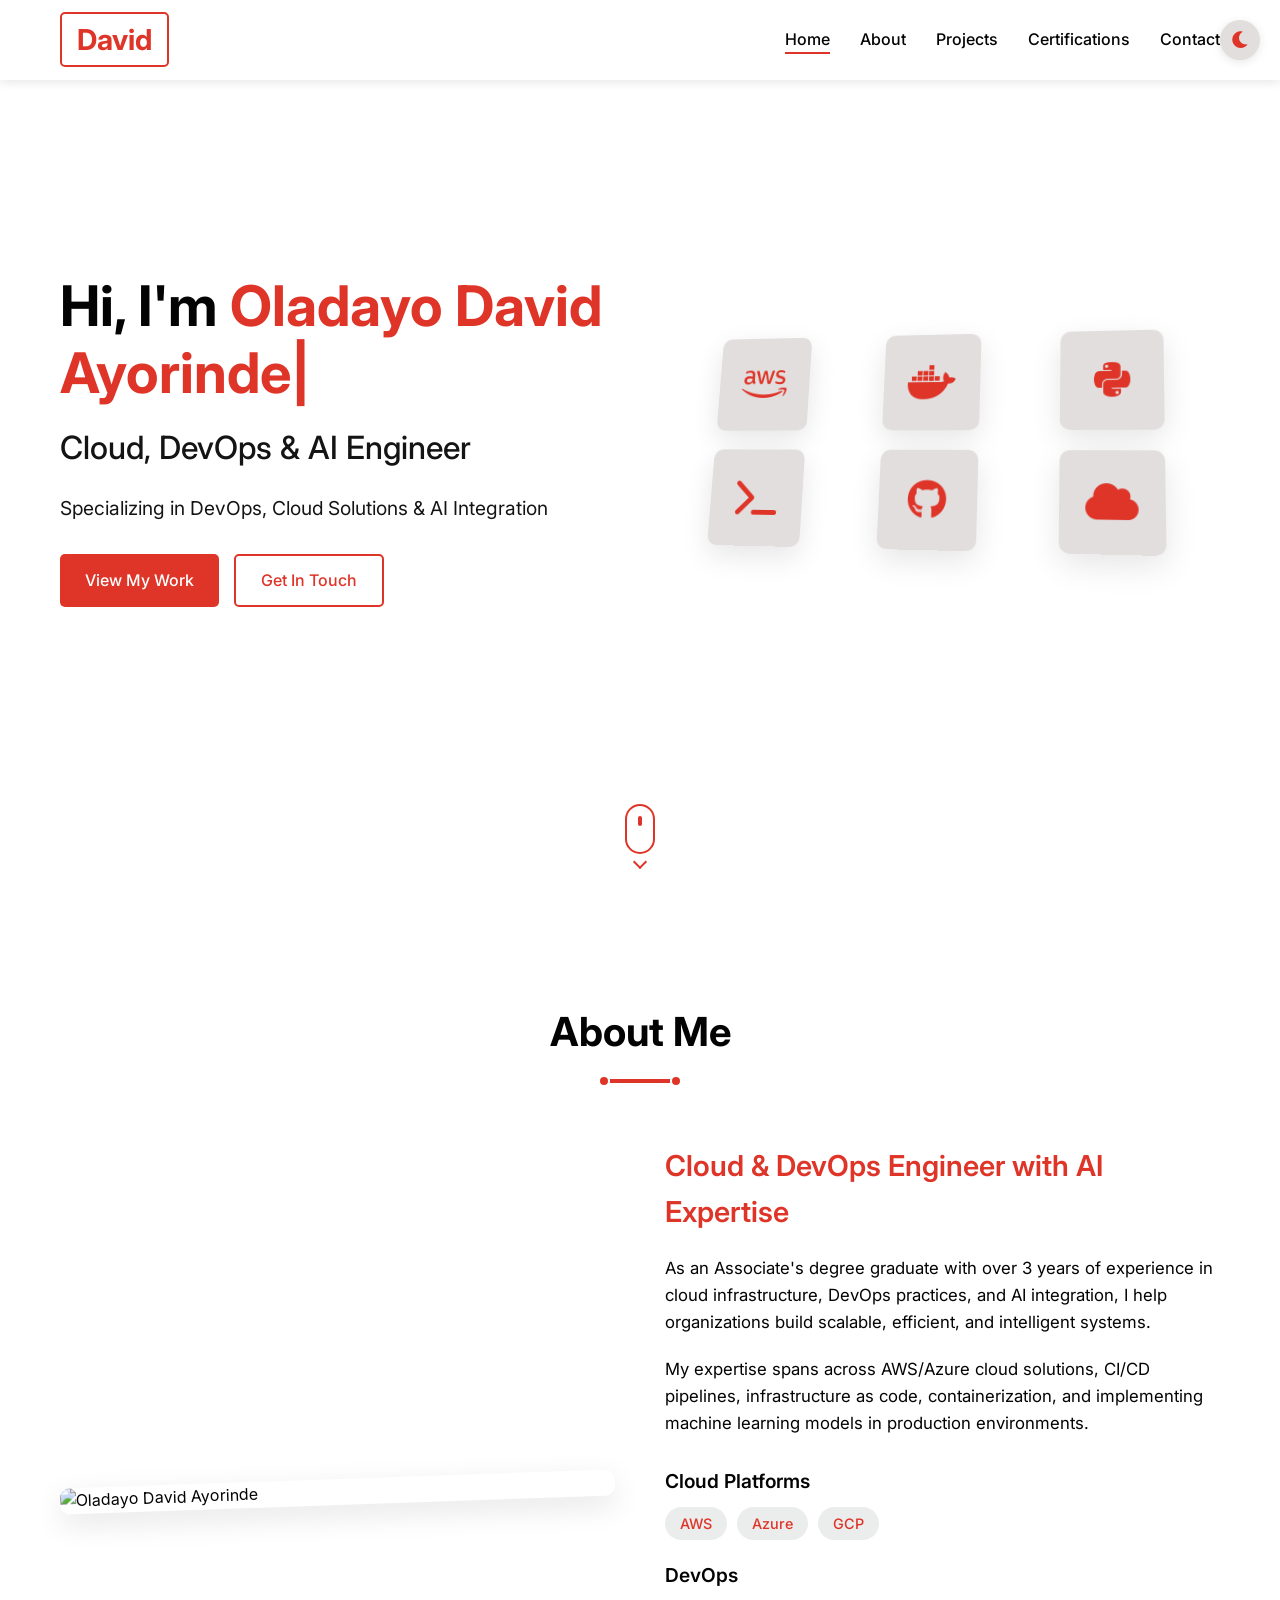
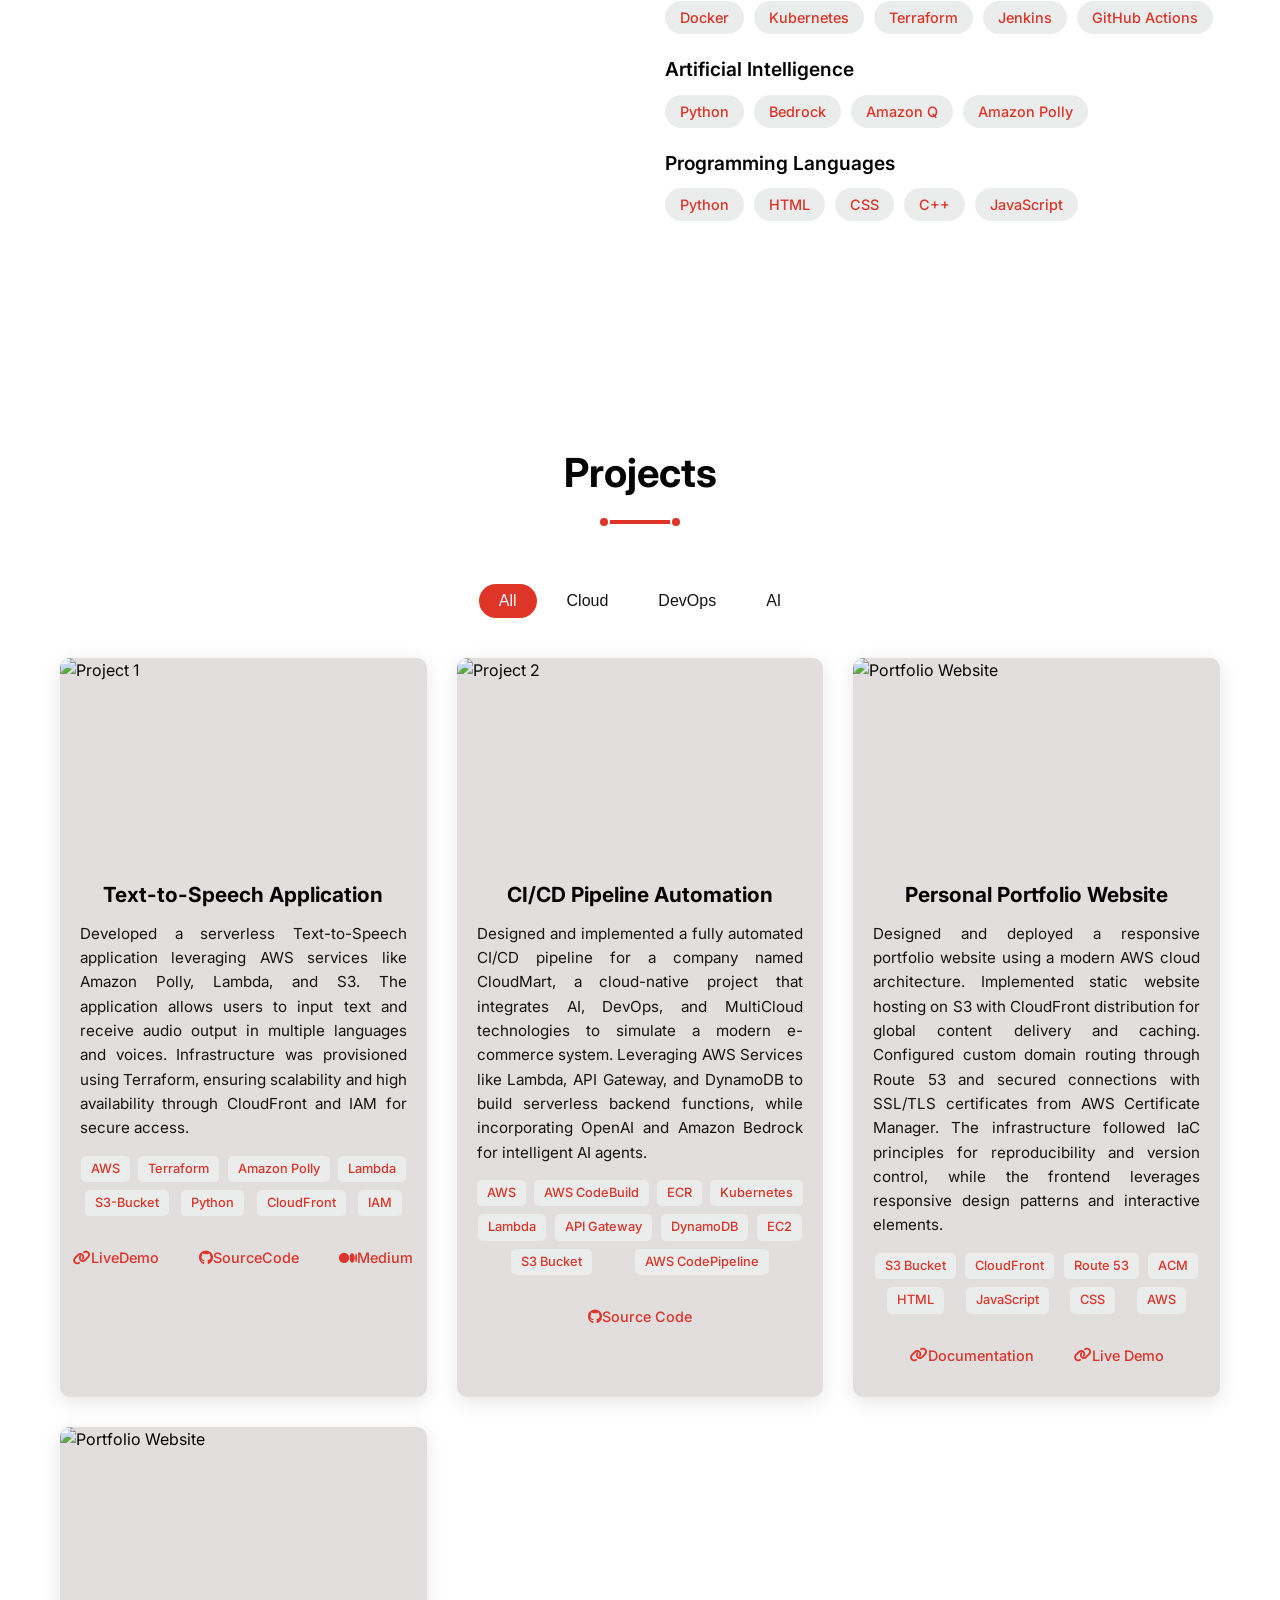
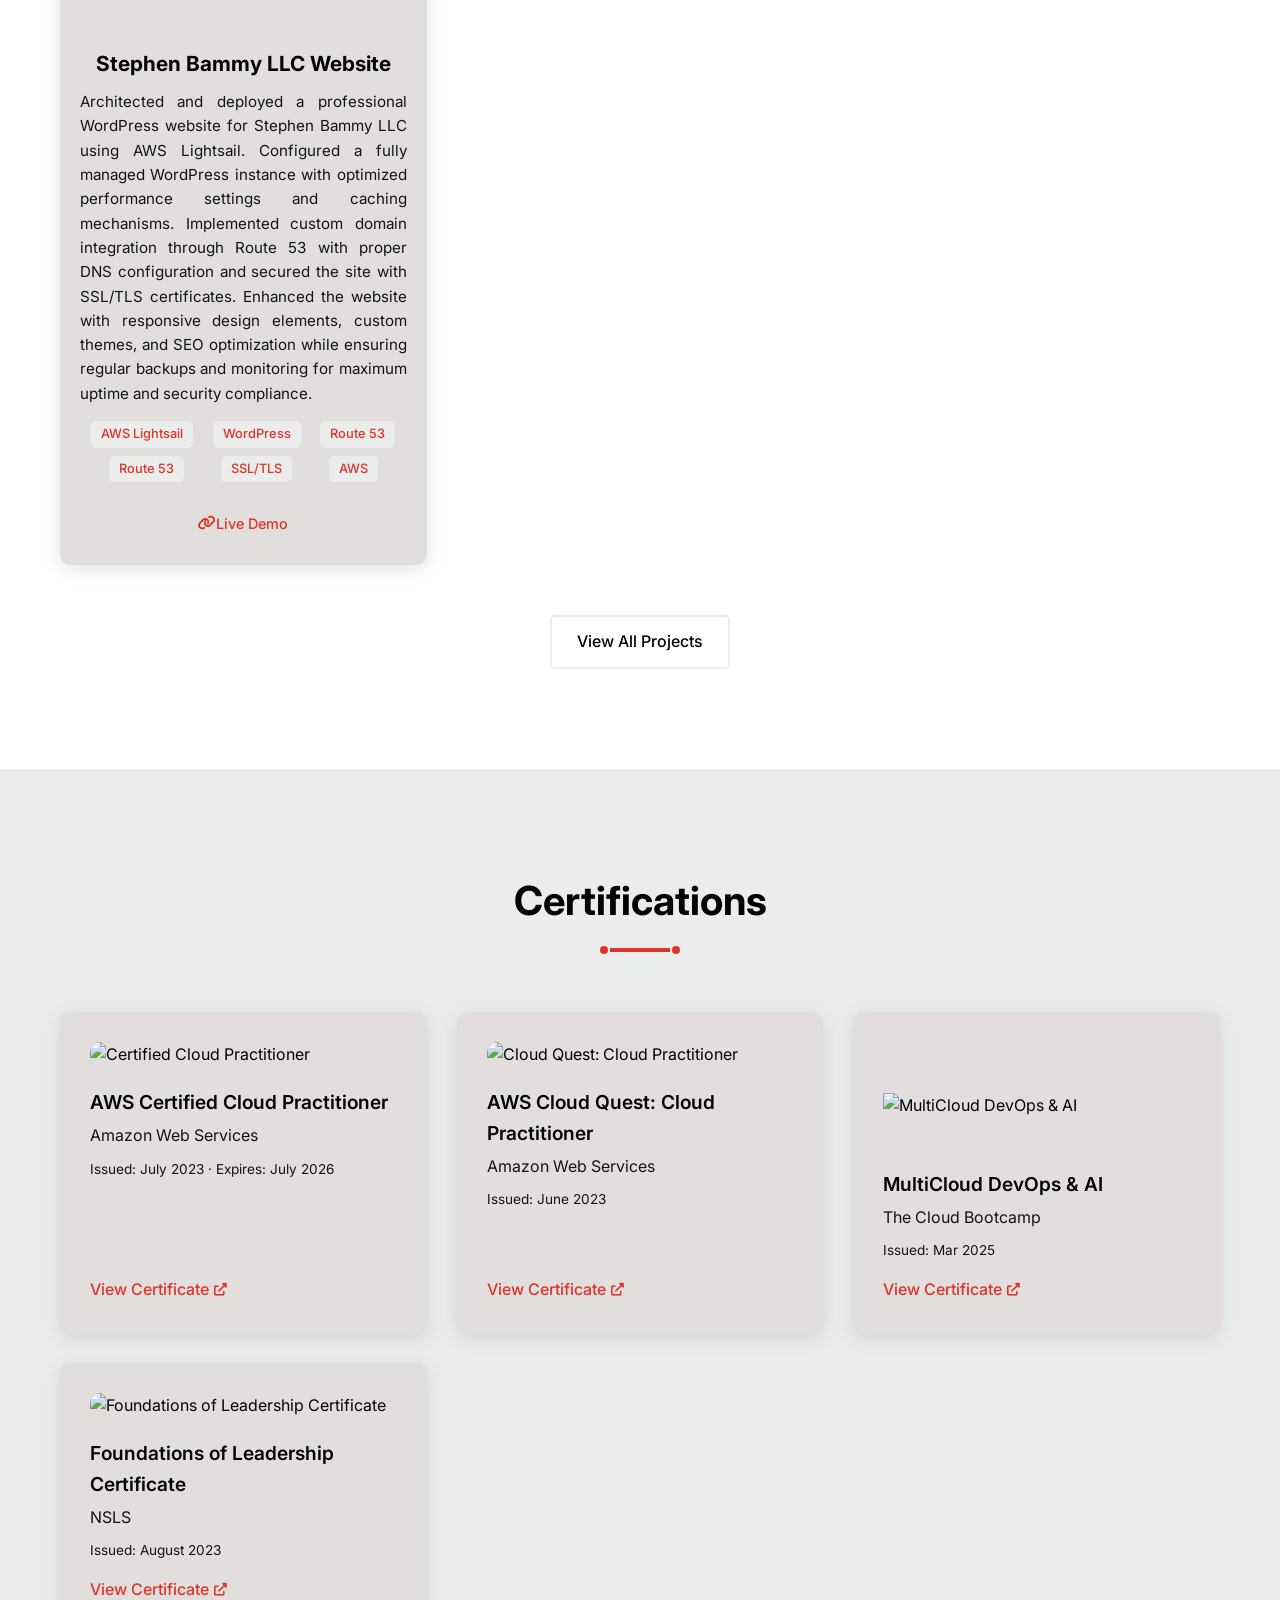
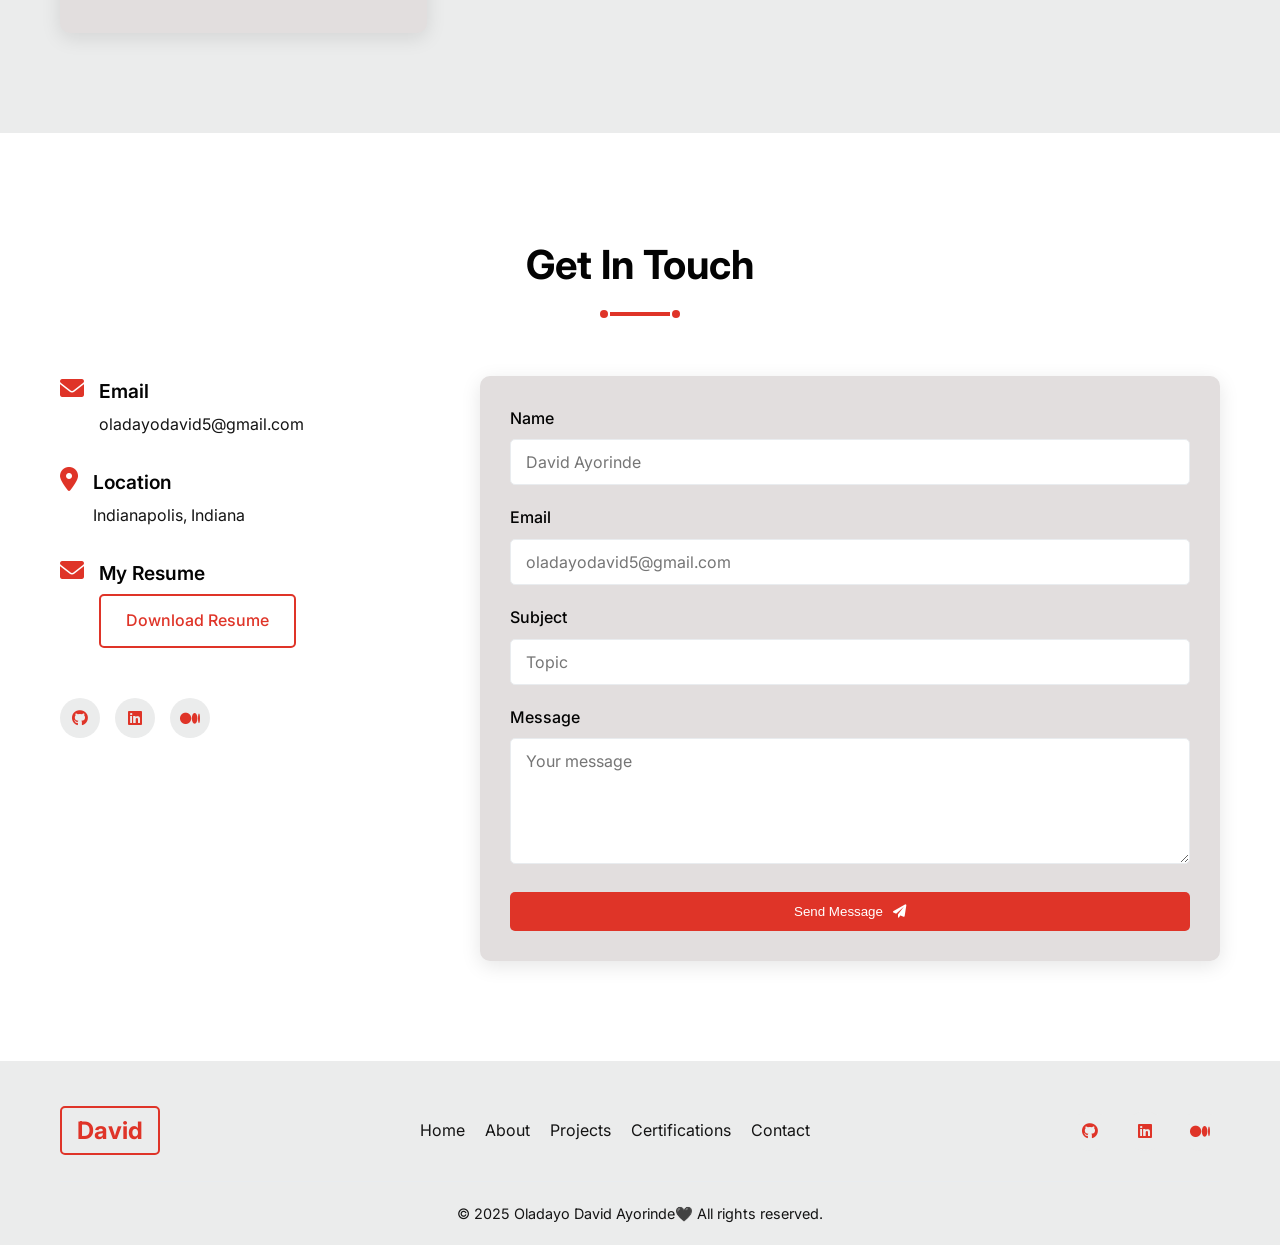
==== index.html @ 6cc40821 "Add files via upload" ====
<!DOCTYPE html>
<html lang="en">
<head>
    <meta charset="UTF-8">
    <meta name="viewport" content="width=device-width, initial-scale=1.0">
    <title>Oladayo David Ayorinde | Cloud & AI Engineer</title>
    <link rel="stylesheet" href="styles.css">
    <link rel="stylesheet" href="https://cdnjs.cloudflare.com/ajax/libs/font-awesome/6.0.0/css/all.min.css">
    <link rel="icon" href="Images/Personal Logo.png" type="image/png">
    <link rel="preconnect" href="https://fonts.googleapis.com">
    <link rel="preconnect" href="https://fonts.gstatic.com" crossorigin>
    <link href="https://fonts.googleapis.com/css2?family=Inter:wght@300;400;500;600;700&display=swap" rel="stylesheet">
</head>
<body>
    <!-- Theme Toggle Button -->
    <div class="theme-toggle">
        <button id="theme-switch">
            <i class="fas fa-moon"></i>
            <i class="fas fa-sun"></i>
        </button>
    </div>

    <!-- Header Section -->
    <header>
        <div class="container">
            <div class="logo">
                <a href="#home" class="active"><span>David</span></a>
            </div>
            <nav>
                <ul>
                    <li><a href="#home" class="active">Home</a></li>
                    <li><a href="#about">About</a></li>
                    <li><a href="#projects">Projects</a></li>
                    <li><a href="#certifications">Certifications</a></li>
                    <li><a href="#contact">Contact</a></li>
                </ul>
            </nav>
            <div class="mobile-nav-toggle">
                <i class="fas fa-bars"></i>
            </div>
        </div>
    </header>

    <!-- Hero Section -->
    <section id="home" class="hero">
        <div class="container">
            <div class="hero-content">
                <h1 class="animate-on-scroll">Hi, I'm <span class="highlight">Oladayo David Ayorinde</span></h1>
                <h2 class="animate-on-scroll">Cloud, DevOps & AI Engineer</h2>
                <p class="animate-on-scroll">Specializing in DevOps, Cloud Solutions & AI Integration</p>
                <div class="hero-cta animate-on-scroll">
                    <a href="#projects" class="btn btn-primary">View My Work</a>
                    <a href="#contact" class="btn btn-secondary">Get In Touch</a>
                </div>
            </div>
            <div class="hero-image animate-on-scroll">
                <div class="tech-stack">
                    <div class="tech-icon"><i class="fab fa-aws"></i></div>
                    <div class="tech-icon"><i class="fab fa-docker"></i></div>
                    <div class="tech-icon"><i class="fab fa-python"></i></div>
                    <div class="tech-icon"><i class="fa-solid fa-terminal"></i></div>
                    <div class="tech-icon"><i class="fa-brands fa-github"></i></div>
                    <div class="tech-icon"><i class="fa-solid fa-cloud"></i></div>
                </div>
            </div>
        </div>
        <div class="scroll-indicator">
            <div class="mouse">
                <div class="wheel"></div>
            </div>
            <div class="arrow">
                <span></span>
            </div>
        </div>
    </section>

    <!-- About Section -->
    <section id="about" class="about">
        <div class="container">
            <div class="section-header">
                <h2>About Me</h2>
                <div class="separator"></div>
            </div>
            <div class="about-content">
                <div class="about-image animate-on-scroll">
                    <div class="image-container">
                        <!-- Replace with your image -->
                        <img src="Images/GHIBLI ME.jpg" alt="Oladayo David Ayorinde">
                    </div>
                </div>
                <div class="about-text animate-on-scroll">
                    <h3>Cloud & DevOps Engineer with AI Expertise</h3>
                    <p>As an Associate's degree graduate with over 3 years of experience in cloud infrastructure, DevOps practices, and AI integration, I help organizations build scalable, efficient, and intelligent systems.</p>
                    <p>My expertise spans across AWS/Azure cloud solutions, CI/CD pipelines, infrastructure as code, containerization, and implementing machine learning models in production environments.</p>
                    <div class="skills">
                        <div class="skill-category">
                            <h4>Cloud Platforms</h4>
                            <div class="skill-tags">
                                <span>AWS</span>
                                <span>Azure</span>
                                <span>GCP</span>
                            </div>
                        </div>
                        <div class="skill-category">
                            <h4>DevOps</h4>
                            <div class="skill-tags">
                                <span>Docker</span>
                                <span>Kubernetes</span>
                                <span>Terraform</span>
                                <span>Jenkins</span>
                                <span>GitHub Actions</span>
                            </div>
                        </div>
                        <div class="skill-category">
                            <h4>Artificial Intelligence</h4>
                            <div class="skill-tags">
                                <span>Python</span>
                                <span>Bedrock</span>
                                <span>Amazon Q</span>
                                <span>Amazon Polly</span>
                            </div>
                        </div>
                        <div class="skill-category">
                            <h4>Programming Languages</h4>
                            <div class="skill-tags">
                                <span>Python</span>
                                <span>HTML</span>
                                <span>CSS</span>
                                <span>C++</span>
                                <span>JavaScript</span>
                            </div>
                        </div>
                    </div>
                </div>
            </div>
        </div>
    </section>

    <!-- Projects Section -->
    <section id="projects" class="projects">
        <div class="container">
            <div class="section-header">
                <h2>Projects</h2>
                <div class="separator"></div>
            </div>
            <div class="project-filters">
                <button class="filter-btn active" data-filter="all">All</button>
                <button class="filter-btn" data-filter="cloud">Cloud</button>
                <button class="filter-btn" data-filter="devops">DevOps</button>
                <button class="filter-btn" data-filter="ai">AI</button>
            </div>
            <div class="project-grid">
                <!-- Project 1 -->
                <div class="project-card animate-on-scroll" data-category="cloud">
                    <div class="project-image">
                        <img src="Images/Text-to-Speech.png" alt="Project 1">
                    </div>
                    <div class="project-info">
                        <h3>Text-to-Speech Application</h3>
                        <p>Developed a serverless Text-to-Speech application leveraging AWS services like Amazon Polly, Lambda, and S3. The application allows users to input text and receive audio output in multiple languages and voices. Infrastructure was provisioned using Terraform, ensuring scalability and high availability through CloudFront and IAM for secure access.</p>
                        <div class="project-tech">
                            <span>AWS</span>
                            <span>Terraform</span>
                            <span>Amazon Polly</span>
                            <span>Lambda</span>
                            <span>S3-Bucket</span>
                            <span>Python</span>
                            <span>CloudFront</span>
                            <span>IAM</span>
                        </div>
                        <div class="project-links">
                            <a href="https://d8oqlnxgo22k4.cloudfront.net/" class="btn btn-sm" target="_blank"><i class="fas fa-link"></i> LiveDemo</a>
                            <a href="https://github.com/Dheyyu/Text-to-Speech-Application" class="btn btn-sm" target="_blank"><i class="fab fa-github"></i> SourceCode</a>
                            <a href="https://medium.com/@oladayodavid5/from-zero-to-serverless-building-a-text-to-speech-application-on-aws-with-terraform-f6daa6b2d337" class="btn btn-sm" target="_blank"><i class="fab fa-medium"></i> Medium</a>
                        </div>
                    </div>
                </div>
                
                <!-- Project 2 -->
                <div class="project-card animate-on-scroll" data-category="devops">
                    <div class="project-image">
                        <img src="Images/CloudMart.jpg" alt="Project 2">
                    </div>
                    <div class="project-info">
                        <h3>CI/CD Pipeline Automation</h3>
                        <p>Designed and implemented a fully automated CI/CD pipeline for a company named CloudMart, a cloud-native project that integrates AI, DevOps, and MultiCloud technologies to simulate a modern e-commerce system. Leveraging AWS Services like Lambda, API Gateway, and DynamoDB to build serverless backend functions, while incorporating OpenAI and Amazon Bedrock for intelligent AI agents.</p>
                        <div class="project-tech">
                            <span>AWS</span>
                            <span>AWS CodeBuild</span>
                            <span>ECR</span>
                            <span>Kubernetes</span>
                            <span>Lambda</span>
                            <span>API Gateway</span>
                            <span>DynamoDB</span>
                            <span>EC2</span>
                            <span>S3 Bucket</span>
                            <span>AWS CodePipeline</span>
                        </div>
                        <div class="project-links">
                            <a href="https://github.com/Dheyyu/CloudMart" class="btn btn-sm" target="_blank"><i class="fab fa-github"></i> Source Code</a>
                        </div>
                    </div>
                </div>
                
                <!-- Project 3 -->
                <div class="project-card animate-on-scroll" data-category="cloud">
                    <div class="project-image">
                        <img src="Images/Portfolio Website.png" alt="Portfolio Website">
                    </div>
                    <div class="project-info">
                        <h3>Personal Portfolio Website</h3>
                        <p>Designed and deployed a responsive portfolio website using a modern AWS cloud architecture. Implemented static website hosting on S3 with CloudFront distribution for global content delivery and caching. Configured custom domain routing through Route 53 and secured connections with SSL/TLS certificates from AWS Certificate Manager. The infrastructure followed IaC principles for reproducibility and version control, while the frontend leverages responsive design patterns and interactive elements.</p>
                        <div class="project-tech">
                            <span>S3 Bucket</span>
                            <span>CloudFront</span>
                            <span>Route 53</span>
                            <span>ACM</span>
                            <span>HTML</span>
                            <span>JavaScript</span>
                            <span>CSS</span>
                            <span>AWS</span>
                        </div>
                        <div class="project-links">
                            <a href="https://medium.com/@oladayodavid5/deploying-a-portfolio-website-on-aws-with-a-custom-domain-on-route-53-70f1e45710b2" class="btn btn-sm" target="_blank"><i class="fas fa-link"></i> Documentation</a>
                            <a href="https://oladayoayorinde.com/" class="btn btn-sm" target="_blank"><i class="fas fa-link"></i> Live Demo</a>
                        </div>
                    </div>
                </div>

                <!-- Project 4 -->
                <div class="project-card animate-on-scroll" data-category="cloud">
                    <div class="project-image">
                        <img src="Images/Stephen Bammy LLC.png" alt="Portfolio Website">
                    </div>
                    <div class="project-info">
                        <h3>Stephen Bammy LLC Website</h3>
                        <p>Architected and deployed a professional WordPress website for Stephen Bammy LLC using AWS Lightsail. Configured a fully managed WordPress instance with optimized performance settings and caching mechanisms. Implemented custom domain integration through Route 53 with proper DNS configuration and secured the site with SSL/TLS certificates. Enhanced the website with responsive design elements, custom themes, and SEO optimization while ensuring regular backups and monitoring for maximum uptime and security compliance.</p>
                        <div class="project-tech">
                            <span>AWS Lightsail</span>
                            <span>WordPress</span>
                            <span>Route 53</span>
                            <span>Route 53</span>
                            <span>SSL/TLS</span>
                            <span>AWS</span>
                        </div>
                        <div class="project-links">
                            <a href="https://stephenbammy.com/" class="btn btn-sm" target="_blank"><i class="fas fa-link"></i> Live Demo</a>
                        </div>
                    </div>
                </div>
            </div>
            <div class="section-cta">
                <a href="#projects" class="btn btn-outline">View All Projects</a>
            </div>
        </div>
    </section>

    <!-- Certifications Section -->
    <section id="certifications" class="certifications">
        <div class="container">
            <div class="section-header">
                <h2>Certifications</h2>
                <div class="separator"></div>
            </div>
            <div class="cert-grid">
                <!-- AWS Certification -->
                <div class="cert-card animate-on-scroll">
                    <div class="cert-img">
                        <img src="Images/Certified Cloud Practitioner.png" alt="Certified Cloud Practitioner" class="cert-logo">
                    </div>
                    <div class="cert-info">
                        <h3>AWS Certified Cloud Practitioner</h3>
                        <p>Amazon Web Services</p>
                        <span class="cert-date">Issued: July 2023 · Expires: July 2026</span>
                        <a href="https://www.credly.com/badges/4c4e8237-20ef-4233-ab2b-5e258b209b5a  " class="cert-link" target="_blank">View Certificate <i class="fas fa-external-link-alt"></i></a>
                    </div>
                </div>
                
                <!-- AWS Certification -->
                <div class="cert-card animate-on-scroll">
                    <div class="cert-img">
                        <img src="Images/Cloud Quest-Cloud Practitioner.png" alt="Cloud Quest: Cloud Practitioner" class="cert-logo">
                    </div>
                    <div class="cert-info">
                        <h3>AWS Cloud Quest: Cloud Practitioner</h3>
                        <p>Amazon Web Services</p>
                        <span class="cert-date">Issued: June 2023</span> 
                        <a href="https://www.credly.com/badges/3972e8ac-4a79-4e73-bfc7-9254519682ea/public_url" class="cert-link" target="_blank">View Certificate <i class="fas fa-external-link-alt"></i></a>
                    </div>
                </div>
                
                <!-- Cloud Bootcamp Certification -->
                <div class="cert-card animate-on-scroll">
                    <div class="cert-img">
                        <br><br><img src="Images/MultiCloud DevOps & AI.png" alt="MultiCloud DevOps & AI" class="cert-logo">
                    </div>
                    <div class="cert-info">
                        <h3><br>MultiCloud DevOps & AI</h3>
                        <p>The Cloud Bootcamp</p>
                        <span class="cert-date">Issued: Mar 2025</span>
                        <a href="https://www.linkedin.com/in/oladayo-ayorinde-421ba1236/overlay/1743159378232/single-media-viewer/?profileId=ACoAADrolxkB361sAcwsEplTUxVqBRChsAS6fH4" class="cert-link" target="_blank">View Certificate <i class="fas fa-external-link-alt"></i></a>
                    </div>
                </div>
                
                <!-- NSLS Certification -->
                <div class="cert-card animate-on-scroll">
                    <div class="cert-img">
                        <img src="Images/Foundations of Leadership Certificate.png" alt="Foundations of Leadership Certificate" class="cert-logo">
                    </div>
                    <div class="cert-info">
                        <h3>Foundations of Leadership Certificate</h3>
                        <p>NSLS</p>
                        <span class="cert-date">Issued: August 2023</span>
                        <a href="https://app.nsls.org/members/public/verifiable-credentials/badge/86HN4BA8t25oWQxxsMn6Ga" class="cert-link" target="_blank">View Certificate <i class="fas fa-external-link-alt"></i></a>
                    </div>
                </div>
            </div>
        </div>
    </section>

    <!-- Contact Section -->
    <section id="contact" class="contact">
        <div class="container">
            <div class="section-header">
                <h2>Get In Touch</h2>
                <div class="separator"></div>
            </div>
            <div class="contact-content">
                <div class="contact-info animate-on-scroll">
                    <div class="contact-item">
                        <i class="fas fa-envelope"></i>
                        <div>
                            <h3>Email</h3>
                            <p>oladayodavid5@gmail.com</p>
                        </div>
                    </div>
                    <div class="contact-item">
                        <i class="fas fa-map-marker-alt"></i>
                        <div>
                            <h3>Location</h3>
                            <p>Indianapolis, Indiana</p>
                        </div>
                    </div>
                    <div class="contact-item">
                        <i class="fas fa-envelope"></i>
                        <div>
                            <h3>My Resume</h3>
                            <a href="Oladayo_Ayorinde_Resume.pdf" download class="btn btn-secondary">Download Resume</a>
                        </div>
                    </div>
                    <div class="social-links">
                        <a href="https://github.com/Dheyyu" class="social-icon" target="_blank"><i class="fab fa-github"></i></a>
                        <a href="https://www.linkedin.com/in/oladayo-ayorinde-421ba1236?lipi=urn%3Ali%3Apage%3Ad_flagship3_profile_view_base_contact_details%3BDeVrEM06Q0SUiOFdWwwqnw%3D%3D" class="social-icon" target="_blank"><i class="fab fa-linkedin"></i></a>
                        <!-- <a href="#" class="social-icon" target="_blank"><i class="fab fa-twitter"></i></a> -->
                        <a href="https://medium.com/@oladayodavid5" class="social-icon" target="_blank"><i class="fab fa-medium"></i></a>
                    </div>
                </div>
                <div class="contact-form animate-on-scroll">
                    <form id="contactForm">
                        <div class="form-group">
                            <label for="name">Name</label>
                            <input type="text" id="name" name="name" placeholder="David Ayorinde" required>
                        </div>
                        <div class="form-group">
                            <label for="email">Email</label>
                            <input type="email" id="email" name="email" placeholder="oladayodavid5@gmail.com" required>
                        </div>
                        <div class="form-group">
                            <label for="subject">Subject</label>
                            <input type="text" id="subject" name="subject" placeholder="Topic" required>
                        </div>
                        <div class="form-group">
                            <label for="message">Message</label>
                            <textarea id="message" name="message" rows="5" placeholder="Your message" required></textarea>
                        </div>
                        <button type="submit" class="btn btn-primary submit-btn">
                            <span>Send Message</span>
                            <i class="fas fa-paper-plane"></i>
                        </button>
                    </form>
                </div>
            </div>
        </div>
    </section>

    <!-- Footer -->
    <footer>
        <div class="container">
            <div class="footer-content">
                <div class="footer-logo">
                    <a href="#home" class="active"><span>David</span></a>
                </div>
                <div class="footer-nav">
                    <ul>
                        <li><a href="#home">Home</a></li>
                        <li><a href="#about">About</a></li>
                        <li><a href="#projects">Projects</a></li>
                        <li><a href="#certifications">Certifications</a></li>
                        <li><a href="#contact">Contact</a></li>
                    </ul>
                </div>
                <div class="footer-social">
                    <a href="https://github.com/Dheyyu" class="social-icon" target="_blank"><i class="fab fa-github"></i></a>
                    <a href="https://www.linkedin.com/in/oladayo-ayorinde-421ba1236?lipi=urn%3Ali%3Apage%3Ad_flagship3_profile_view_base_contact_details%3BDeVrEM06Q0SUiOFdWwwqnw%3D%3D" class="social-icon" target="_blank"><i class="fab fa-linkedin"></i></a>
                        <a href="https://medium.com/@oladayodavid5" class="social-icon" target="_blank"><i class="fab fa-medium"></i></a>
                </div>
            </div>
            <div class="copyright">
                <p>&copy; 2025 Oladayo David Ayorinde🖤 All rights reserved.</p>
            </div>
        </div>
    </footer>

    <script src="main.js"></script>
</body>
</html>
---- styles.css ----
:root {
    /* Light Theme Colors */
    --primary-color: #df3428;
    --primary-light: #df3428;
    --primary-dark: white;
    --accent-color: #00B4D8;
    --background: #ffffff;
    --background-alt: #ebecec;
    --text-primary: #030303;
    --text-secondary: #141414;
    --border-color: #E9ECEF;
    --card-bg: #e2dede;
    --shadow-color: rgba(0, 0, 0, 0.1);
    --shadow-hover: rgba(94, 92, 92, 0.918);
    
    /* Animation Variables */
    --transition-speed: 0.3s;
    --animation-timing: cubic-bezier(0.25, 0.46, 0.45, 0.94);
}

[data-theme="dark"] {
    --primary-color: #00B4D8;
    --primary-light: #48CAE4;
    --primary-dark: #c3d4dd;
    --accent-color: #90E0EF;
    --background: #121212;
    --background-alt: #1E1E1E;
    --text-primary: #F8F9FA;
    --text-secondary: #ADB5BD;
    --border-color: #2D2D2D;
    --card-bg: #1E1E1E;
    --shadow-color: rgba(0, 0, 0, 0.5);
    --shadow-hover: rgba(0, 180, 216, 0.3);
}

* {
    margin: 0;
    padding: 0;
    box-sizing: border-box;
}

html {
    scroll-behavior: smooth;
    scroll-padding-top: 80px;
}

body {
    font-family: 'Inter', sans-serif;
    background-color: var(--background);
    color: var(--text-primary);
    line-height: 1.6;
    transition: background-color var(--transition-speed) ease, 
                color var(--transition-speed) ease;
}

.container {
    width: 100%;
    max-width: 1200px;
    margin: 0 auto;
    padding: 0 20px;
}

/* Theme Toggle */
.theme-toggle {
    position: fixed;
    top: 20px;
    right: 20px;
    z-index: 1000;
}

#theme-switch {
    background: var(--card-bg);
    border: none;
    border-radius: 50%;
    width: 40px;
    height: 40px;
    display: flex;
    align-items: center;
    justify-content: center;
    cursor: pointer;
    box-shadow: 0 2px 10px var(--shadow-color);
    transition: transform 0.3s var(--animation-timing);
    overflow: hidden;
    position: relative;
}

#theme-switch:hover {
    transform: translateY(-2px);
}

#theme-switch i {
    font-size: 1.2rem;
    color: var(--primary-color);
    position: absolute;
    transition: opacity 0.3s ease, transform 0.5s ease;
}

#theme-switch .fa-sun {
    opacity: 0;
    transform: translateY(20px);
}

#theme-switch .fa-moon {
    opacity: 1;
    transform: translateY(0);
}

[data-theme="dark"] #theme-switch .fa-sun {
    opacity: 1;
    transform: translateY(0);
}

[data-theme="dark"] #theme-switch .fa-moon {
    opacity: 0;
    transform: translateY(-20px);
}

/* Header Styles */
header {
    position: fixed;
    top: 0;
    left: 0;
    width: 100%;
    background-color: var(--background);
    box-shadow: 0 2px 10px var(--shadow-color);
    z-index: 100;
    transition: background-color var(--transition-speed) ease, 
                box-shadow var(--transition-speed) ease;
    height: 80px;
}

header .container {
    display: flex;
    justify-content: space-between;
    align-items: center;
    height: 100%;
}

.logo {
    font-size: 1.8rem;
    font-weight: 700;
    color: var(--primary-color);
    
}

.logo span {
    padding: 8px 15px;
    border: 2px solid var(--primary-color);
    border-radius: 5px;
    color: var(--primary-color);
}

.logo a {
    text-decoration: none;
    color: var(--primary-color);
    transition: color var(--transition-speed) ease;
}

nav ul {
    display: flex;
    list-style: none;
}

nav ul li {
    margin-left: 30px;
}

nav ul li a {
    text-decoration: none;
    color: var(--text-primary);
    font-weight: 500;
    font-size: 1rem;
    transition: color var(--transition-speed) ease;
    position: relative;
}

nav ul li a:hover {
    color: var(--primary-color);
}

nav ul li a::after {
    content: '';
    position: absolute;
    width: 0;
    height: 2px;
    bottom: -5px;
    left: 0;
    background-color: var(--primary-color);
    transition: width var(--transition-speed) var(--animation-timing);
}

nav ul li a:hover::after,
nav ul li a.active::after {
    width: 100%;
}

.mobile-nav-toggle {
    display: none;
    font-size: 1.5rem;
    color: var(--text-primary);
    cursor: pointer;
}

/* Hero Section */
.hero {
    min-height: 100vh;
    display: flex;
    align-items: center;
    padding-top: 80px;
    position: relative;
    overflow: hidden;
}

.hero .container {
    display: flex;
    align-items: center;
    justify-content: space-between;
}

.hero-content {
    width: 50%;
}

.hero-content h1 {
    font-size: 3.5rem;
    font-weight: 700;
    margin-bottom: 15px;
    line-height: 1.2;
}

.hero-content h2 {
    font-size: 2rem;
    font-weight: 500;
    margin-bottom: 20px;
    color: var(--text-secondary);
}

.hero-content p {
    font-size: 1.2rem;
    margin-bottom: 30px;
    color: var(--text-secondary);
}

.highlight {
    color: var(--primary-color);
    position: relative;
}

/* .highlight::after {
    content: '';
    position: absolute;
    width: 100%;
    height: 10px;
    bottom: 5px;
    left: 0;
    background-color: var(--primary-light);
    opacity: 0.3;
    z-index: -1;
} */

.hero-cta {
    display: flex;
    gap: 15px;
}

.btn {
    display: inline-flex;
    align-items: center;
    justify-content: center;
    padding: 12px 25px;
    border-radius: 5px;
    font-weight: 500;
    text-decoration: none;
    transition: all var(--transition-speed) var(--animation-timing);
    border: none;
    cursor: pointer;
}

.btn-primary {
    background-color: var(--primary-color);
    color: white;
}

.btn-primary:hover {
    background-color: var(--primary-dark);
    color: var(--primary-color);
    transform: translateY(-2px);
    box-shadow: 0 5px 15px var(--shadow-hover);
}

.btn-secondary {
    background-color: transparent;
    color: var(--primary-color);
    border: 2px solid var(--primary-color);
}

.btn-secondary:hover {
    background-color: var(--primary-light);
    color: var(--primary-dark);
    transform: translateY(-2px);
    box-shadow: 0 5px 15px var(--shadow-hover);
}

.btn-outline {
    background-color: transparent;
    color: var(--text-primary);
    border: 2px solid var(--border-color);
    font-weight: 500;
}

.btn-outline:hover {
    border-color: var(--primary-color);
    color: var(--primary-color);
    transform: translateY(-2px);
}

.btn-sm {
    padding: 8px 15px;
    font-size: 0.9rem;
}

.hero-image {
    width: 45%;
    position: relative;
}

.tech-stack {
    display: grid;
    grid-template-columns: repeat(3, 1fr);
    gap: 20px;
    transform: perspective(800px) rotateY(-10deg) rotateX(10deg);
    transition: transform 1s var(--animation-timing);
}

.tech-stack:hover {
    transform: perspective(800px) rotateY(0) rotateX(0);
}

.tech-icon {
    display: flex;
    align-items: center;
    justify-content: center;
    width: 100px;
    height: 100px;
    background-color: var(--card-bg);
    border-radius: 10px;
    box-shadow: 0 10px 30px var(--shadow-color);
    transition: transform var(--transition-speed) var(--animation-timing), 
                box-shadow var(--transition-speed) var(--animation-timing);
}

.tech-icon:hover {
    transform: translateY(-10px);
    box-shadow: 0 15px 35px var(--shadow-hover);
}

.tech-icon i {
    font-size: 2.5rem;
    color: var(--primary-color);
}

.scroll-indicator {
    position: absolute;
    bottom: 30px;
    left: 50%;
    transform: translateX(-50%);
    display: flex;
    flex-direction: column;
    align-items: center;
    animation: bounce 2s infinite;
}

.mouse {
    width: 30px;
    height: 50px;
    border: 2px solid var(--primary-color);
    border-radius: 15px;
    position: relative;
}

.wheel {
    width: 4px;
    height: 10px;
    background-color: var(--primary-color);
    position: absolute;
    top: 10px;
    left: 50%;
    transform: translateX(-50%);
    border-radius: 2px;
    animation: scroll 1.5s infinite;
}

.arrow span {
    display: block;
    width: 10px;
    height: 10px;
    border-bottom: 2px solid var(--primary-color);
    border-right: 2px solid var(--primary-color);
    transform: rotate(45deg);
    margin: 3px;
}

@keyframes scroll {
    0% {
        opacity: 1;
        transform: translateX(-50%) translateY(0);
    }
    100% {
        opacity: 0;
        transform: translateX(-50%) translateY(15px);
    }
}

@keyframes bounce {
    0%, 20%, 50%, 80%, 100% {
        transform: translateX(-50%) translateY(0);
    }
    40% {
        transform: translateX(-50%) translateY(-10px);
    }
    60% {
        transform: translateX(-50%) translateY(-5px);
    }
}

/* Section Styles */
section {
    padding: 100px 0;
}

.section-header {
    text-align: center;
    margin-bottom: 60px;
}

.section-header h2 {
    font-size: 2.5rem;
    font-weight: 700;
    margin-bottom: 15px;
    color: var(--text-primary);
}

.separator {
    height: 4px;
    width: 60px;
    background-color: var(--primary-color);
    margin: 0 auto;
    position: relative;
}

.separator::before,
.separator::after {
    content: '';
    position: absolute;
    width: 8px;
    height: 8px;
    background-color: var(--primary-color);
    border-radius: 50%;
    top: -2px;
}

.separator::before {
    left: -10px;
}

.separator::after {
    right: -10px;
}

.section-cta {
    text-align: center;
    margin-top: 50px;
}

/* About Section */
.about-content {
    display: flex;
    align-items: center;
    gap: 50px;
}

.about-image {
    flex: 1;
}

.image-container {
    position: relative;
    border-radius: 10px;
    box-shadow: 0 10px 30px var(--shadow-color);
    overflow: hidden;
    transform: rotate(-2deg);
    transition: transform var(--transition-speed) var(--animation-timing);
}

.image-container:hover {
    transform: rotate(0);
}

.image-container img {
    width: 100%;
    height: auto;
    display: block;
    transition: transform var(--transition-speed) var(--animation-timing);
}

.image-container:hover img {
    transform: scale(1.05);
}

.about-text {
    flex: 1;
}

.about-text h3 {
    font-size: 1.8rem;
    font-weight: 600;
    margin-bottom: 20px;
    color: var(--primary-color);
}

.about-text p {
    margin-bottom: 20px;
    font-size: 1.05rem;
}

.skills {
    margin-top: 30px;
}

.skill-category {
    margin-bottom: 20px;
}

.skill-category h4 {
    font-size: 1.2rem;
    font-weight: 600;
    margin-bottom: 10px;
    color: var(--text-primary);
}

.skill-tags {
    display: flex;
    flex-wrap: wrap;
    gap: 10px;
}

.skill-tags span {
    background-color: var(--background-alt);
    color: var(--primary-color);
    padding: 5px 15px;
    border-radius: 20px;
    font-size: 0.9rem;
    font-weight: 500;
    transition: all var(--transition-speed) ease;
}

.skill-tags span:hover {
    background-color: var(--primary-color);
    color: white;
    transform: translateY(-3px);
    box-shadow: 0 5px 15px var(--shadow-hover);
}

/* Projects Section */
.project-filters {
    display: flex;
    justify-content: center;
    margin-bottom: 40px;
    flex-wrap: wrap;
    gap: 10px;
}

.filter-btn {
    background: none;
    border: none;
    padding: 8px 20px;
    font-size: 1rem;
    font-weight: 500;
    color: var(--text-secondary);
    cursor: pointer;
    border-radius: 20px;
    transition: all var(--transition-speed) ease;
}

.filter-btn:hover, .filter-btn.active {
    background-color: var(--primary-color);
    color: white;
}

.project-grid {
    display: grid;
    grid-template-columns: repeat(auto-fill, minmax(350px, 1fr));
    gap: 30px;
}

.project-card {
    background-color: var(--card-bg);
    border-radius: 10px;
    overflow: hidden;
    box-shadow: 0 5px 20px var(--shadow-color);
    transition: transform var(--transition-speed) var(--animation-timing),
                box-shadow var(--transition-speed) var(--animation-timing);
}

.project-card:hover {
    transform: translateY(-10px);
    box-shadow: 0 15px 35px var(--shadow-hover);
}

.project-image {
    width: 100%;
    height: 200px;
    overflow: hidden;
}

.project-image img {
    width: 100%;
    height: 100%;
    object-fit: cover;
    transition: transform 0.5s var(--animation-timing);
}

.project-card:hover .project-image img {
    transform: scale(1.1);
}

.project-info {
    padding: 20px;
}

.project-info h3 {
    margin-bottom: 10px;
    text-align: center;
    font-size: 1.3rem;
    color: var(--text-primary);
}

.project-info p {
    color: var(--text-secondary);
    margin-bottom: 15px;
    font-size: 0.95rem;
    text-align: justify;
}

.project-tech {
    display: flex;
    flex-wrap: wrap;
    gap: 8px;
    margin-bottom: 20px;
    justify-content:space-evenly;
}

.project-tech span {
    background-color: var(--background-alt);
    color: var(--primary-color);
    padding: 3px 10px;
    border-radius: 5px;
    font-size: 0.8rem;
    font-weight: 500;
    display: flex;
    align-items: center;
    justify-content: center;
}

.project-links {
    display: flex;
    justify-content: center;
    align-items: center;
    gap: 10px;
}

.project-links a {
    color: var(--primary-color);
    padding: 10px 15px;
    border-radius: 5px;
    text-decoration: none;
    font-size: 0.9rem;
    transition: all var(--transition-speed) ease;
}


/* Certifications Section */
.certifications {
    background-color: var(--background-alt);
}

.cert-grid {
    display: grid;
    grid-template-columns: repeat(auto-fill, minmax(280px, 1fr));
    gap: 30px;
}

.cert-card {
    display: flex;
    flex-direction: column;
    background-color: var(--card-bg);
    border-radius: 10px;
    padding: 30px;
    box-shadow: 0 5px 20px var(--shadow-color);
    transition: transform var(--transition-speed) var(--animation-timing),
                box-shadow var(--transition-speed) var(--animation-timing);
    height: 100%;
}

.cert-card:hover {
    transform: translateY(-5px);
    box-shadow: 0 15px 35px var(--shadow-hover);
}

.cert-img {
    width: 100%;
    overflow: hidden;
    border-radius: 10px;
    margin-bottom: 20px;
}

.cert-img img {
    width: 100%;
    height: 100%;
    display: block;
    object-fit: cover;
    transition: transform var(--transition-speed) var(--animation-timing);
}

.cert-info {
    flex: 1;
    display: flex;
    flex-direction: column;
}

.cert-info h3 {
    font-size: 1.2rem;
    font-weight: 600;
    margin-bottom: 5px;
}

.cert-info p {
    color: var(--text-secondary);
    margin-bottom: 10px;
}

.cert-date {
    font-size: 0.85rem;
    color: var(--text-secondary);
    margin-bottom: 15px;
}

.cert-link {
    margin-top: auto;
    color: var(--primary-color);
    text-decoration: none;
    font-weight: 500;
    display: inline-flex;
    align-items: center;
    transition: all var(--transition-speed) ease;
}

.cert-link i {
    margin-left: 5px;
    font-size: 0.8rem;
    transition: transform var(--transition-speed) ease;
}

.cert-link:hover {
    color: var(--primary-dark);
}

.cert-link:hover i {
    transform: translateX(3px);
}

/* Contact Section */
.contact-content {
    display: grid;
    grid-template-columns: 1fr 2fr;
    gap: 50px;
}

.contact-info {
    display: flex;
    flex-direction: column;
    gap: 30px;
}

.contact-item {
    display: flex;
    align-items: flex-start;
    gap: 15px;
}

.contact-item i {
    font-size: 1.5rem;
    color: var(--primary-color);
}

.contact-item h3 {
    font-size: 1.2rem;
    font-weight: 600;
    margin-bottom: 5px;
}

.contact-item p {
    color: var(--text-secondary);
}

.social-links {
    display: flex;
    gap: 15px;
    margin-top: 20px;
}

.social-icon {
    width: 40px;
    height: 40px;
    border-radius: 50%;
    background-color: var(--background-alt);
    display: flex;
    align-items: center;
    justify-content: center;
    color: var(--primary-color);
    text-decoration: none;
    transition: all var(--transition-speed) ease;
}

.social-icon:hover {
    background-color: var(--primary-color);
    color: white;
    transform: translateY(-3px);
    box-shadow: 0 5px 15px var(--shadow-hover);
}

.contact-form {
    background-color: var(--card-bg);
    padding: 30px;
    border-radius: 10px;
    box-shadow: 0 5px 20px var(--shadow-color);
}

.form-group {
    margin-bottom: 20px;
}

.form-group label {
    display: block;
    margin-bottom: 8px;
    font-weight: 500;
}

.form-group input,
.form-group textarea {
    width: 100%;
    padding: 12px 15px;
    border: 1px solid var(--border-color);
    border-radius: 5px;
    background-color: var(--background);
    color: var(--text-primary);
    font-family: 'Inter', sans-serif;
    font-size: 1rem;
    transition: all var(--transition-speed) ease;
}

.form-group input:focus,
.form-group textarea:focus {
    outline: none;
    border-color: var(--primary-color);
    box-shadow: 0 0 0 3px rgba(0, 119, 182, 0.2);
}

.submit-btn {
    width: 100%;
    display: flex;
    align-items: center;
    justify-content: center;
    gap: 10px;
    margin-top: 10px;
}

.submit-btn i {
    transition: transform var(--transition-speed) ease;
}

.submit-btn:hover i {
    transform: translateX(5px);
}

/* Footer */
footer {
    background-color: var(--background-alt);
    padding: 50px 0 20px;
}

.footer-content {
    display: flex;
    justify-content: space-between;
    align-items: center;
    flex-wrap: wrap;
    margin-bottom: 30px;
}

.footer-logo span {
    padding: 8px 15px;
    border: 2px solid var(--primary-color);
    border-radius: 5px;
    font-size: 1.5rem;
    font-weight: 700;
    color: var(--primary-color);
}

.footer-logo a {
    text-decoration: none;
    color: var(--primary-color);
    transition: color var(--transition-speed) ease;
}

.footer-nav ul {
    display: flex;
    list-style: none;
    gap: 20px;
    flex-wrap: wrap;
}

.footer-nav ul li a {
    text-decoration: none;
    color: var(--text-secondary);
    transition: color var(--transition-speed) ease;
}

.footer-nav ul li a:hover {
    color: var(--primary-color);
}

.footer-social {
    display: flex;
    gap: 15px;
}

.copyright {
    text-align: center;
    color: var(--text-secondary);
    font-size: 0.9rem;
    padding-top: 20px;
    border-top: 1px solid var(--border-color);
}

/* Animation Classes */
.animate-on-scroll {
    opacity: 0;
    transform: translateY(30px);
    transition: opacity 0.8s var(--animation-timing), 
                transform 0.8s var(--animation-timing);
}

.animate-on-scroll.animate {
    opacity: 1;
    transform: translateY(0);
}

/* Responsive Styles */
@media (max-width: 1024px) {
    .hero-content h1 {
        font-size: 3rem;
    }
    
    .hero-content h2 {
        font-size: 1.8rem;
    }
    
    .about-content {
        flex-direction: column;
    }
    
    .about-image, .about-text {
        width: 100%;
    }
    
    .contact-content {
        grid-template-columns: 1fr;
    }
}

@media (max-width: 768px) {
    .hero .container {
        flex-direction: column;
        text-align: center;
    }
    
    .hero-content, .hero-image {
        width: 100%;
    }
    
    .hero-image {
        margin-top: 50px;
    }
    
    .tech-stack {
        display: flex;
        flex-wrap: wrap;
        justify-content: center;
        gap: 15px;
        margin: 0 auto;
    }

    .scroll-indicator {
        bottom: 10px;
    }
    
    .project-grid {
        grid-template-columns: 1fr;
    }
    
    nav ul {
        display: none;
    }
    
    .mobile-nav-toggle {
        display: block;
        position: relative;
        z-index: 1000;
        margin-right: 50px;
    }
    
    nav.active ul {
        display: flex;
        flex-direction: column;
        position: absolute;
        top: 80px;
        left: 0;
        width: 100%;
        background-color: var(--background);
        box-shadow: 0 5px 10px var(--shadow-color);
        padding: 20px 0;
        z-index: 99;
    }
    
    nav.active ul li {
        margin: 10px 0;
        text-align: center;
    }
    
    .footer-content {
        flex-direction: column;
        align-items: center;
        text-align: center;
        gap: 20px;
    }

    .footer-nav ul {
        justify-content: center;
    }

    .footer-social {
        justify-content: center;
    }
}

@media (max-width: 480px) {
    .hero-content h1 {
        font-size: 2.5rem;
    }
    
    .hero-content h2 {
        font-size: 1.5rem;
    }
    
    .hero-cta {
        flex-direction: column;
    }

    .scroll-indicator {
        bottom: 5px;
    }
    
    .cert-grid {
        grid-template-columns: 1fr;
    }
    
    .section-header h2 {
        font-size: 2rem;
    }
}

@media (max-width: 768px) {
    .cert-img {
        max-width: 90%; /* Reduce the width slightly for smaller screens */
        margin: 0 auto 20px; /* Center the image and add spacing */
    }
}
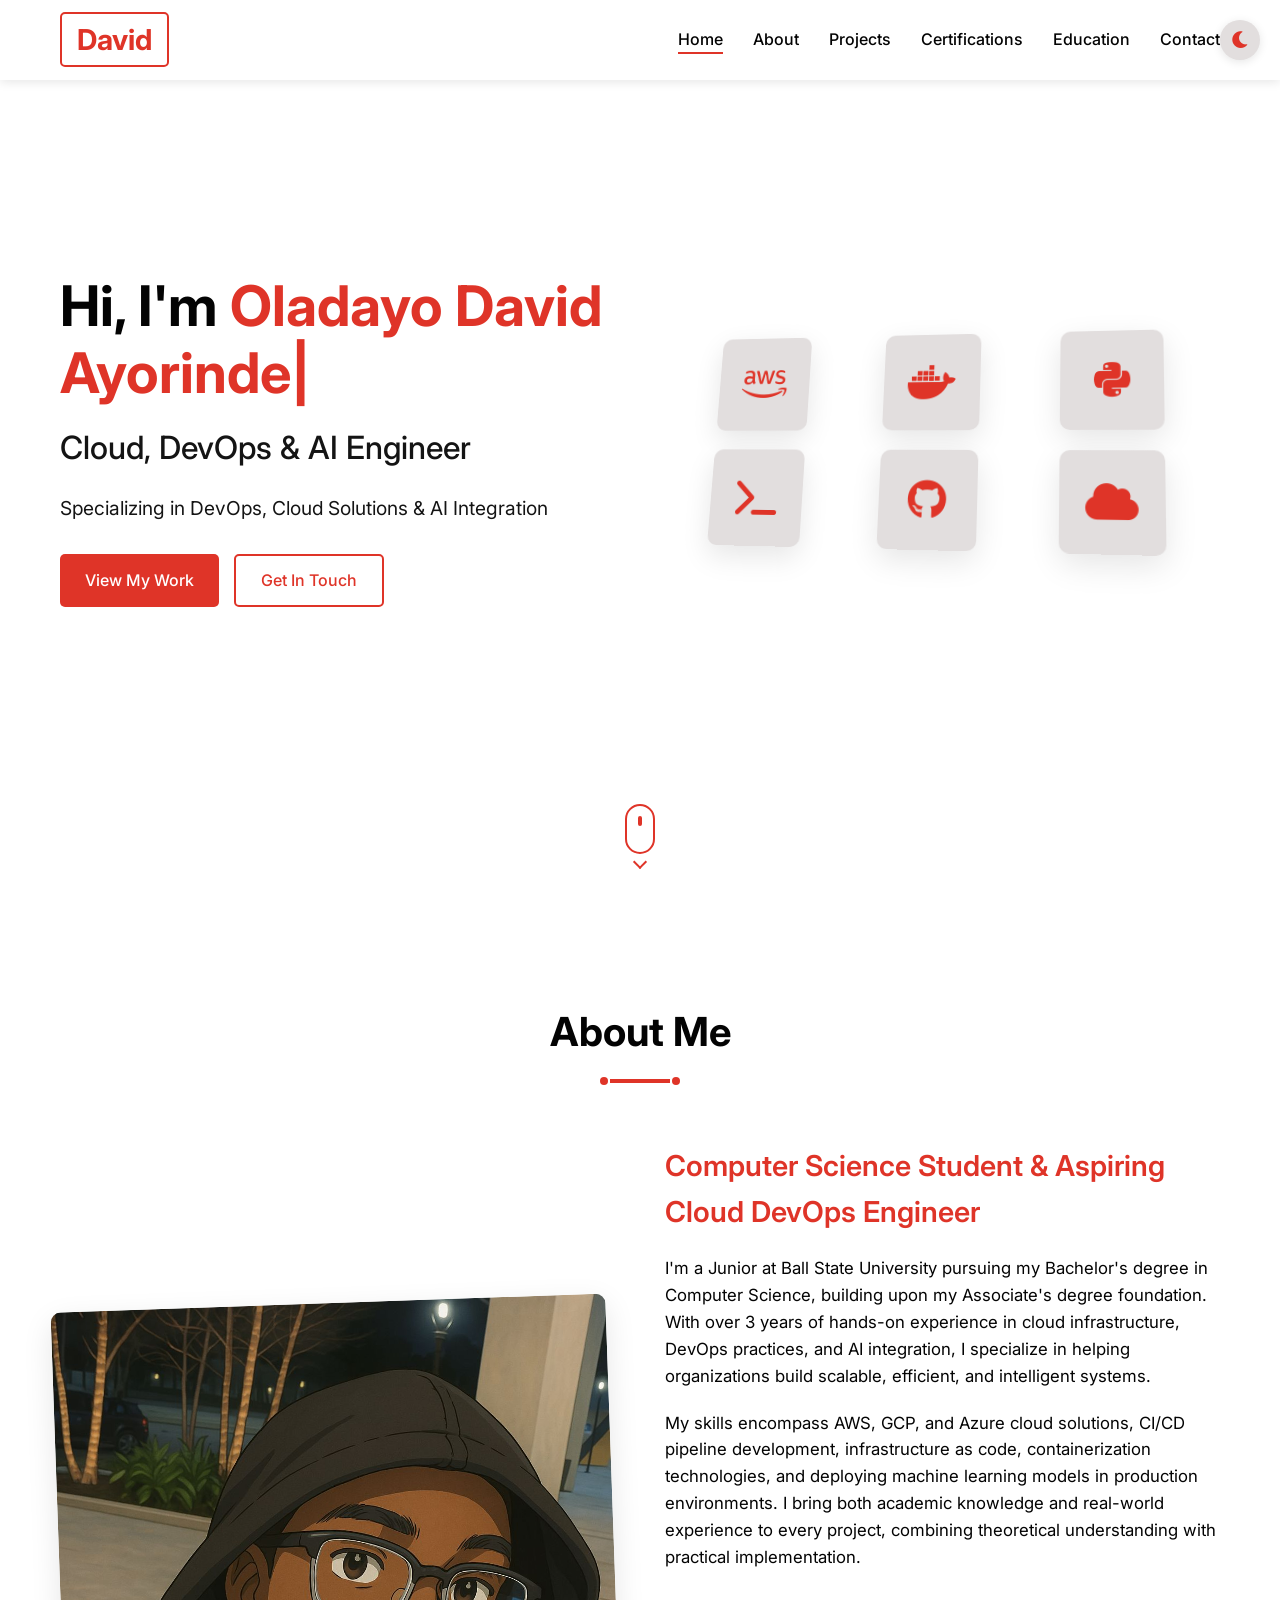
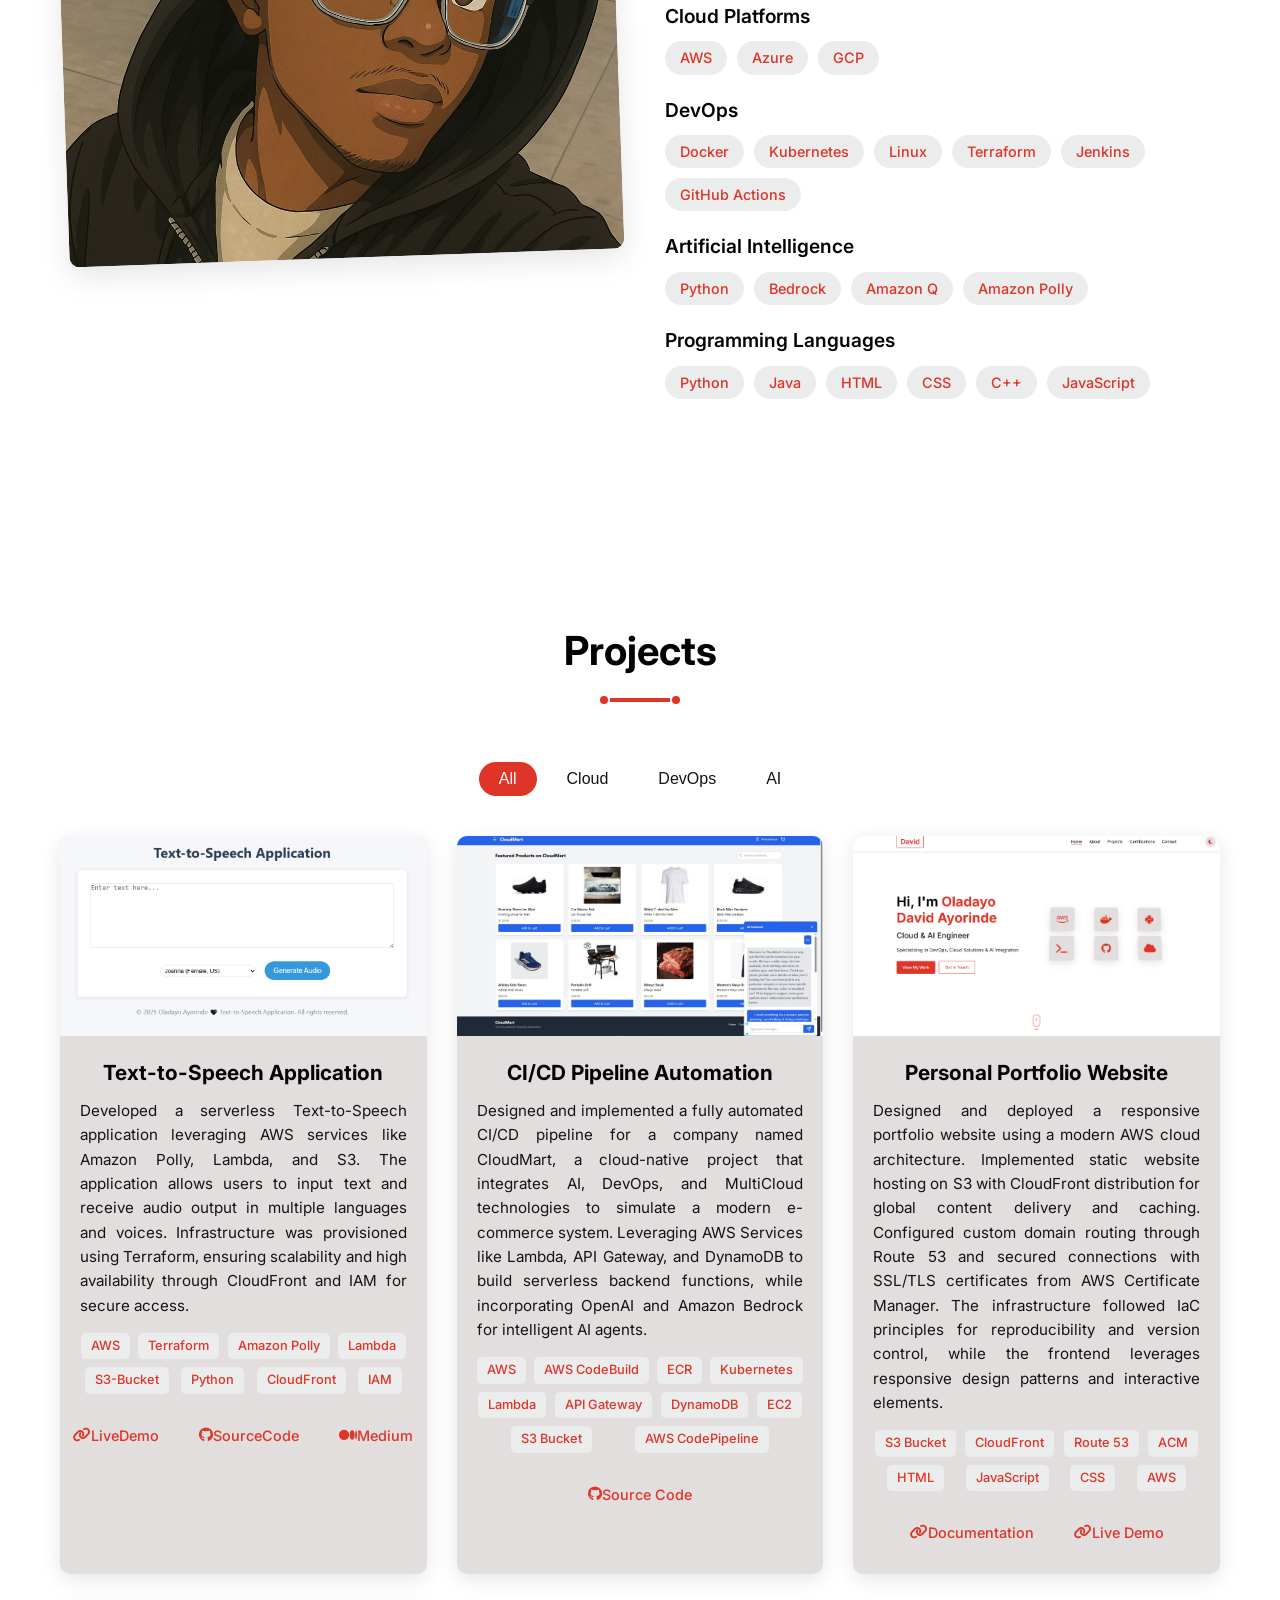
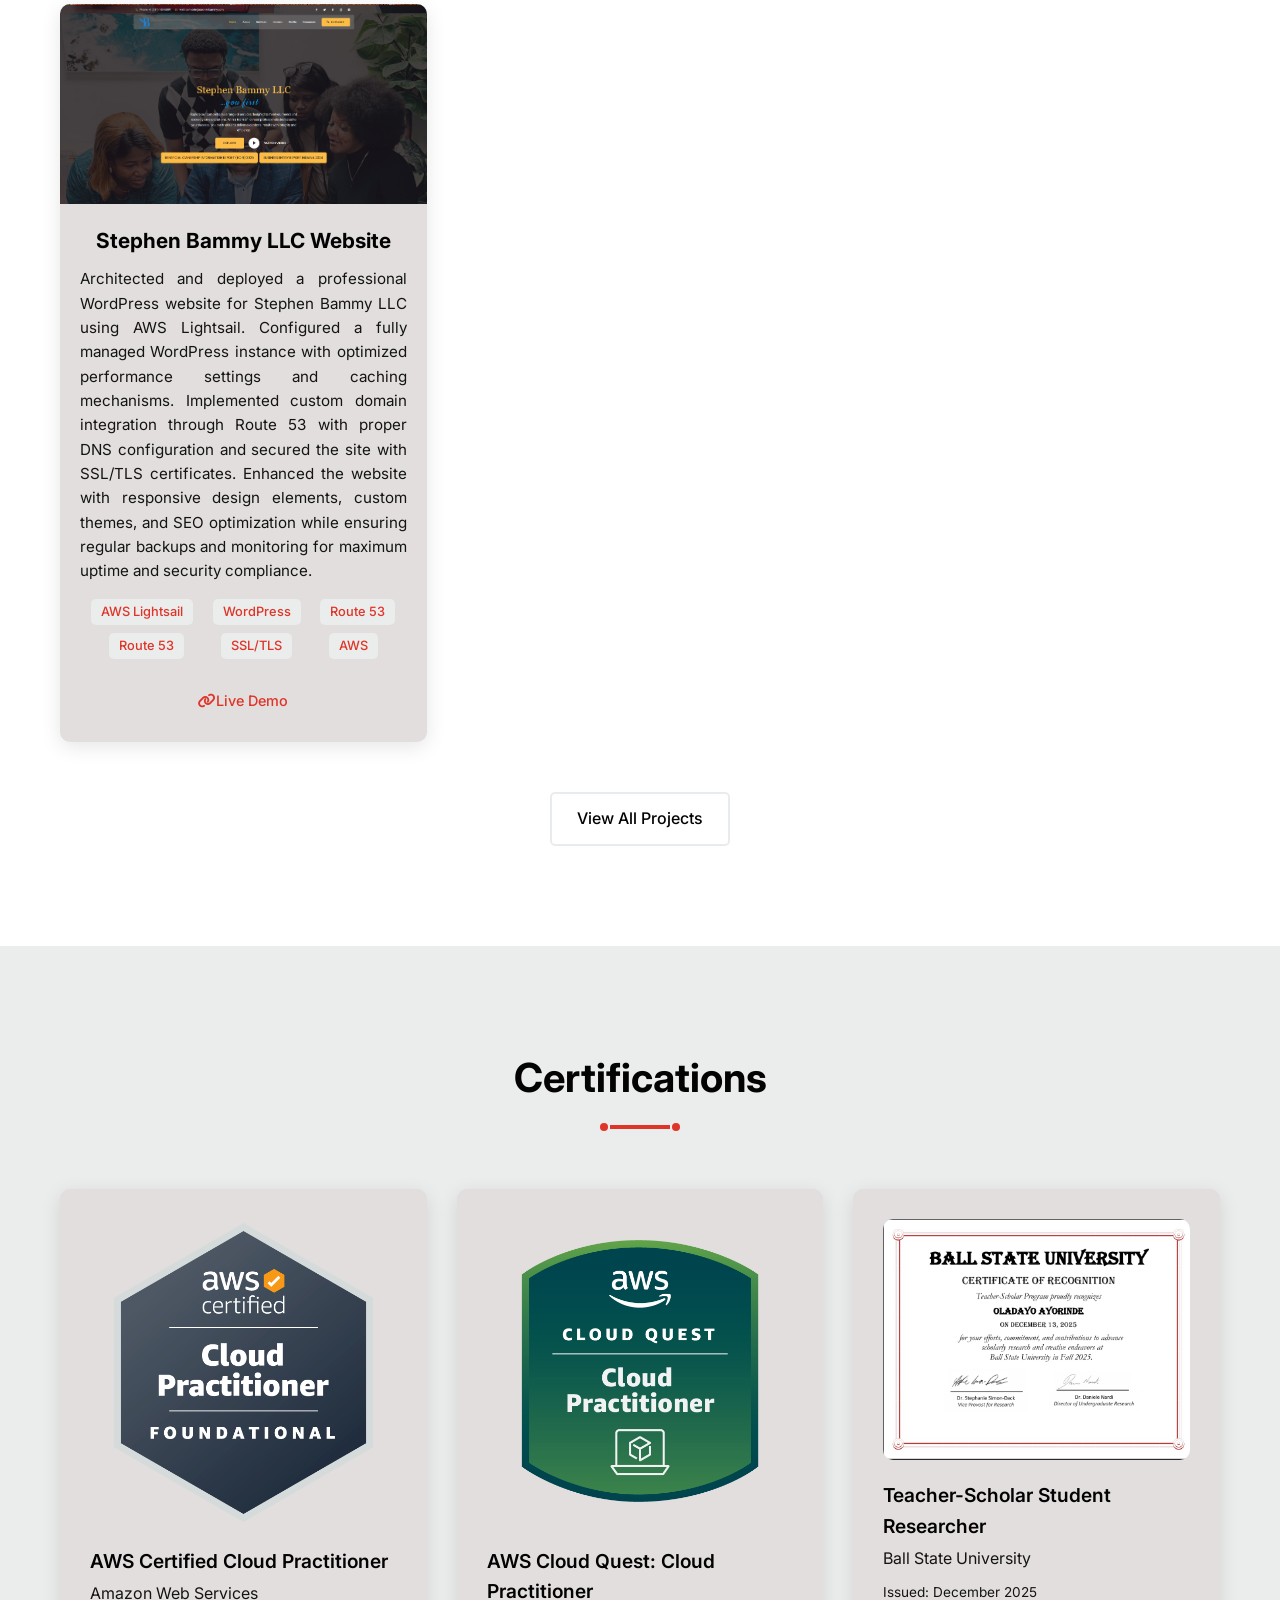
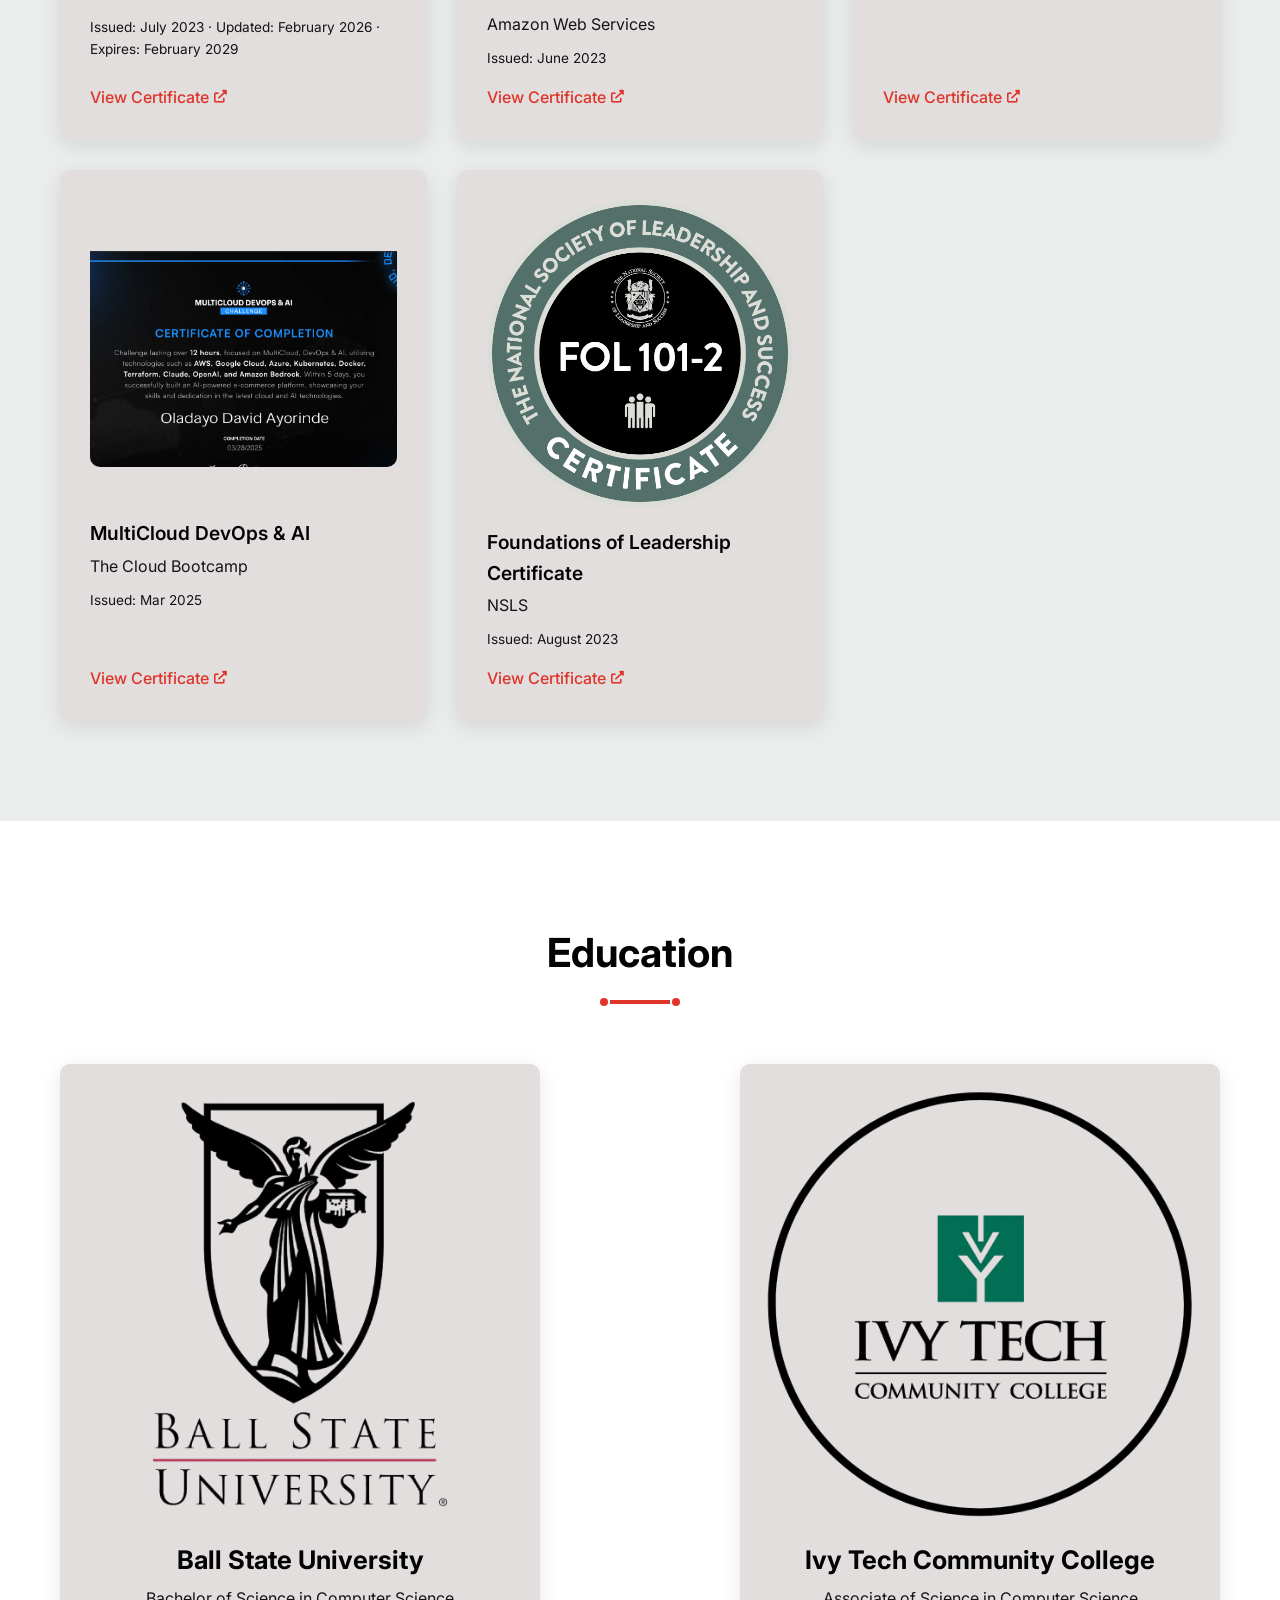
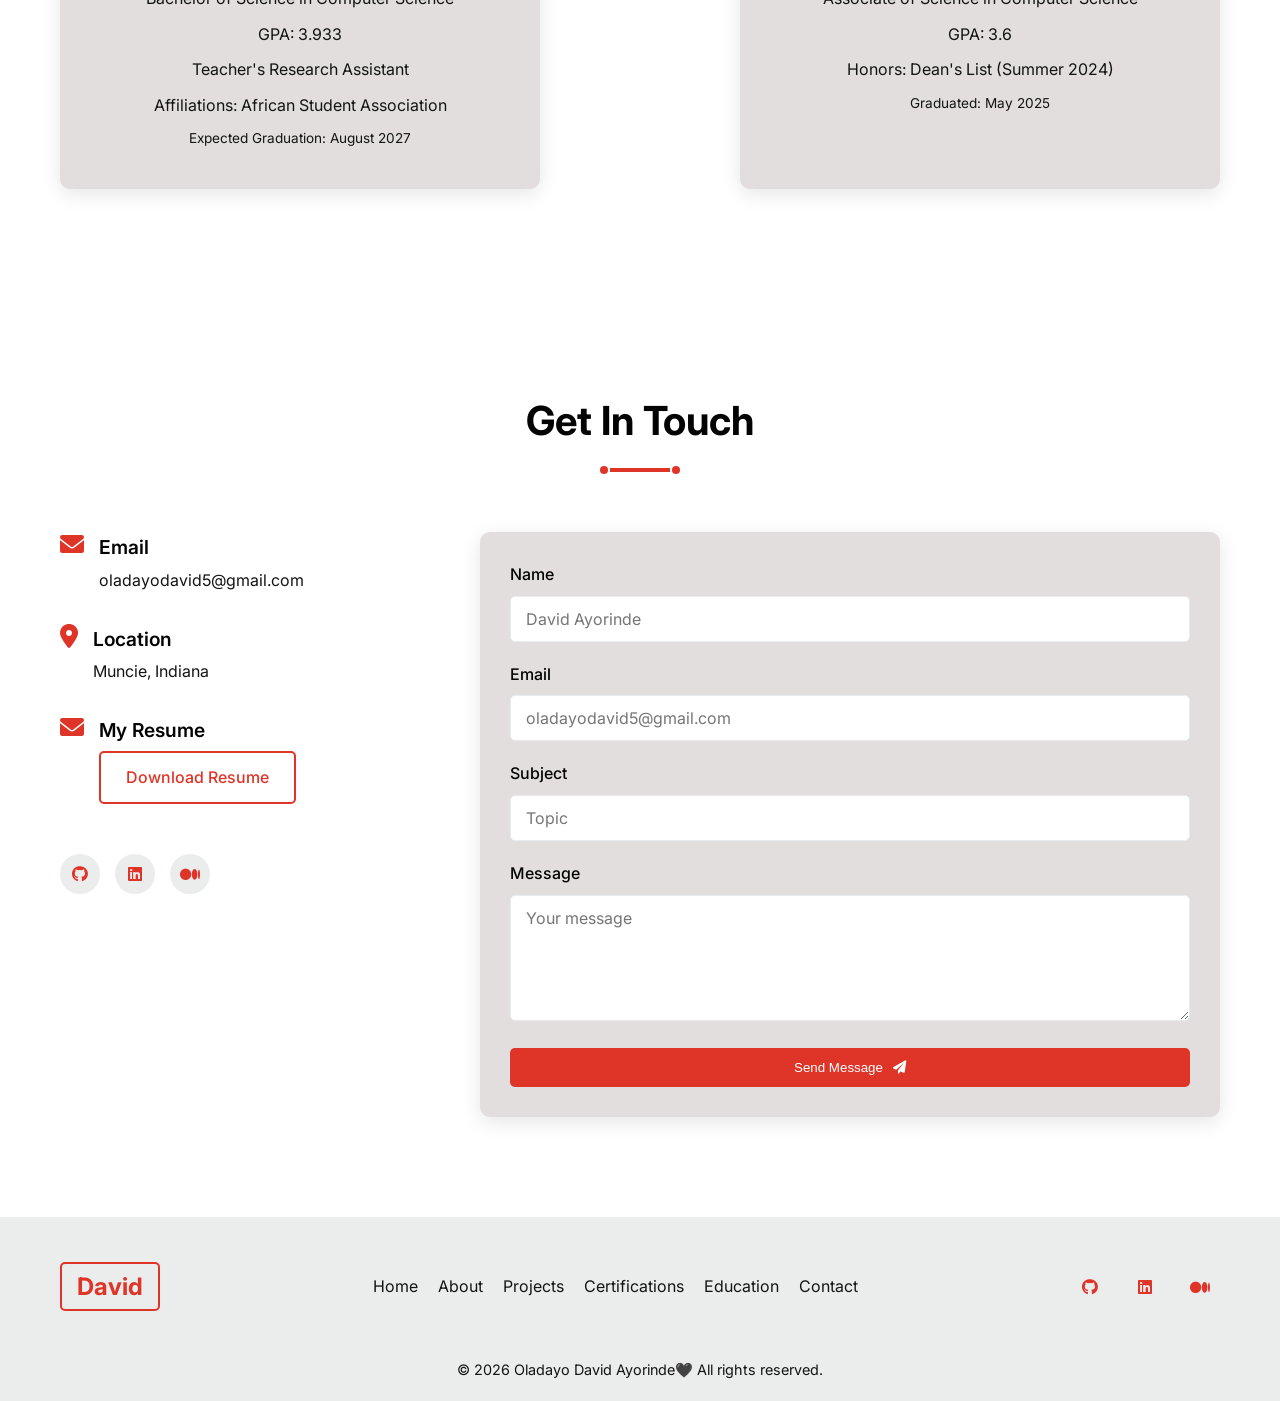
==== commit 958ba3ff: "Updated website" ====
--- a/index.html
+++ b/index.html
@@ -1,416 +1,472 @@
-<!DOCTYPE html>
-<html lang="en">
-<head>
-    <meta charset="UTF-8">
-    <meta name="viewport" content="width=device-width, initial-scale=1.0">
-    <title>Oladayo David Ayorinde | Cloud & AI Engineer</title>
-    <link rel="stylesheet" href="styles.css">
-    <link rel="stylesheet" href="https://cdnjs.cloudflare.com/ajax/libs/font-awesome/6.0.0/css/all.min.css">
-    <link rel="icon" href="Images/Personal Logo.png" type="image/png">
-    <link rel="preconnect" href="https://fonts.googleapis.com">
-    <link rel="preconnect" href="https://fonts.gstatic.com" crossorigin>
-    <link href="https://fonts.googleapis.com/css2?family=Inter:wght@300;400;500;600;700&display=swap" rel="stylesheet">
-</head>
-<body>
-    <!-- Theme Toggle Button -->
-    <div class="theme-toggle">
-        <button id="theme-switch">
-            <i class="fas fa-moon"></i>
-            <i class="fas fa-sun"></i>
-        </button>
-    </div>
-
-    <!-- Header Section -->
-    <header>
-        <div class="container">
-            <div class="logo">
-                <a href="#home" class="active"><span>David</span></a>
-            </div>
-            <nav>
-                <ul>
-                    <li><a href="#home" class="active">Home</a></li>
-                    <li><a href="#about">About</a></li>
-                    <li><a href="#projects">Projects</a></li>
-                    <li><a href="#certifications">Certifications</a></li>
-                    <li><a href="#contact">Contact</a></li>
-                </ul>
-            </nav>
-            <div class="mobile-nav-toggle">
-                <i class="fas fa-bars"></i>
-            </div>
-        </div>
-    </header>
-
-    <!-- Hero Section -->
-    <section id="home" class="hero">
-        <div class="container">
-            <div class="hero-content">
-                <h1 class="animate-on-scroll">Hi, I'm <span class="highlight">Oladayo David Ayorinde</span></h1>
-                <h2 class="animate-on-scroll">Cloud, DevOps & AI Engineer</h2>
-                <p class="animate-on-scroll">Specializing in DevOps, Cloud Solutions & AI Integration</p>
-                <div class="hero-cta animate-on-scroll">
-                    <a href="#projects" class="btn btn-primary">View My Work</a>
-                    <a href="#contact" class="btn btn-secondary">Get In Touch</a>
-                </div>
-            </div>
-            <div class="hero-image animate-on-scroll">
-                <div class="tech-stack">
-                    <div class="tech-icon"><i class="fab fa-aws"></i></div>
-                    <div class="tech-icon"><i class="fab fa-docker"></i></div>
-                    <div class="tech-icon"><i class="fab fa-python"></i></div>
-                    <div class="tech-icon"><i class="fa-solid fa-terminal"></i></div>
-                    <div class="tech-icon"><i class="fa-brands fa-github"></i></div>
-                    <div class="tech-icon"><i class="fa-solid fa-cloud"></i></div>
-                </div>
-            </div>
-        </div>
-        <div class="scroll-indicator">
-            <div class="mouse">
-                <div class="wheel"></div>
-            </div>
-            <div class="arrow">
-                <span></span>
-            </div>
-        </div>
-    </section>
-
-    <!-- About Section -->
-    <section id="about" class="about">
-        <div class="container">
-            <div class="section-header">
-                <h2>About Me</h2>
-                <div class="separator"></div>
-            </div>
-            <div class="about-content">
-                <div class="about-image animate-on-scroll">
-                    <div class="image-container">
-                        <!-- Replace with your image -->
-                        <img src="Images/GHIBLI ME.jpg" alt="Oladayo David Ayorinde">
-                    </div>
-                </div>
-                <div class="about-text animate-on-scroll">
-                    <h3>Cloud & DevOps Engineer with AI Expertise</h3>
-                    <p>As an Associate's degree graduate with over 3 years of experience in cloud infrastructure, DevOps practices, and AI integration, I help organizations build scalable, efficient, and intelligent systems.</p>
-                    <p>My expertise spans across AWS/Azure cloud solutions, CI/CD pipelines, infrastructure as code, containerization, and implementing machine learning models in production environments.</p>
-                    <div class="skills">
-                        <div class="skill-category">
-                            <h4>Cloud Platforms</h4>
-                            <div class="skill-tags">
-                                <span>AWS</span>
-                                <span>Azure</span>
-                                <span>GCP</span>
-                            </div>
-                        </div>
-                        <div class="skill-category">
-                            <h4>DevOps</h4>
-                            <div class="skill-tags">
-                                <span>Docker</span>
-                                <span>Kubernetes</span>
-                                <span>Terraform</span>
-                                <span>Jenkins</span>
-                                <span>GitHub Actions</span>
-                            </div>
-                        </div>
-                        <div class="skill-category">
-                            <h4>Artificial Intelligence</h4>
-                            <div class="skill-tags">
-                                <span>Python</span>
-                                <span>Bedrock</span>
-                                <span>Amazon Q</span>
-                                <span>Amazon Polly</span>
-                            </div>
-                        </div>
-                        <div class="skill-category">
-                            <h4>Programming Languages</h4>
-                            <div class="skill-tags">
-                                <span>Python</span>
-                                <span>HTML</span>
-                                <span>CSS</span>
-                                <span>C++</span>
-                                <span>JavaScript</span>
-                            </div>
-                        </div>
-                    </div>
-                </div>
-            </div>
-        </div>
-    </section>
-
-    <!-- Projects Section -->
-    <section id="projects" class="projects">
-        <div class="container">
-            <div class="section-header">
-                <h2>Projects</h2>
-                <div class="separator"></div>
-            </div>
-            <div class="project-filters">
-                <button class="filter-btn active" data-filter="all">All</button>
-                <button class="filter-btn" data-filter="cloud">Cloud</button>
-                <button class="filter-btn" data-filter="devops">DevOps</button>
-                <button class="filter-btn" data-filter="ai">AI</button>
-            </div>
-            <div class="project-grid">
-                <!-- Project 1 -->
-                <div class="project-card animate-on-scroll" data-category="cloud">
-                    <div class="project-image">
-                        <img src="Images/Text-to-Speech.png" alt="Project 1">
-                    </div>
-                    <div class="project-info">
-                        <h3>Text-to-Speech Application</h3>
-                        <p>Developed a serverless Text-to-Speech application leveraging AWS services like Amazon Polly, Lambda, and S3. The application allows users to input text and receive audio output in multiple languages and voices. Infrastructure was provisioned using Terraform, ensuring scalability and high availability through CloudFront and IAM for secure access.</p>
-                        <div class="project-tech">
-                            <span>AWS</span>
-                            <span>Terraform</span>
-                            <span>Amazon Polly</span>
-                            <span>Lambda</span>
-                            <span>S3-Bucket</span>
-                            <span>Python</span>
-                            <span>CloudFront</span>
-                            <span>IAM</span>
-                        </div>
-                        <div class="project-links">
-                            <a href="https://d8oqlnxgo22k4.cloudfront.net/" class="btn btn-sm" target="_blank"><i class="fas fa-link"></i> LiveDemo</a>
-                            <a href="https://github.com/Dheyyu/Text-to-Speech-Application" class="btn btn-sm" target="_blank"><i class="fab fa-github"></i> SourceCode</a>
-                            <a href="https://medium.com/@oladayodavid5/from-zero-to-serverless-building-a-text-to-speech-application-on-aws-with-terraform-f6daa6b2d337" class="btn btn-sm" target="_blank"><i class="fab fa-medium"></i> Medium</a>
-                        </div>
-                    </div>
-                </div>
-                
-                <!-- Project 2 -->
-                <div class="project-card animate-on-scroll" data-category="devops">
-                    <div class="project-image">
-                        <img src="Images/CloudMart.jpg" alt="Project 2">
-                    </div>
-                    <div class="project-info">
-                        <h3>CI/CD Pipeline Automation</h3>
-                        <p>Designed and implemented a fully automated CI/CD pipeline for a company named CloudMart, a cloud-native project that integrates AI, DevOps, and MultiCloud technologies to simulate a modern e-commerce system. Leveraging AWS Services like Lambda, API Gateway, and DynamoDB to build serverless backend functions, while incorporating OpenAI and Amazon Bedrock for intelligent AI agents.</p>
-                        <div class="project-tech">
-                            <span>AWS</span>
-                            <span>AWS CodeBuild</span>
-                            <span>ECR</span>
-                            <span>Kubernetes</span>
-                            <span>Lambda</span>
-                            <span>API Gateway</span>
-                            <span>DynamoDB</span>
-                            <span>EC2</span>
-                            <span>S3 Bucket</span>
-                            <span>AWS CodePipeline</span>
-                        </div>
-                        <div class="project-links">
-                            <a href="https://github.com/Dheyyu/CloudMart" class="btn btn-sm" target="_blank"><i class="fab fa-github"></i> Source Code</a>
-                        </div>
-                    </div>
-                </div>
-                
-                <!-- Project 3 -->
-                <div class="project-card animate-on-scroll" data-category="cloud">
-                    <div class="project-image">
-                        <img src="Images/Portfolio Website.png" alt="Portfolio Website">
-                    </div>
-                    <div class="project-info">
-                        <h3>Personal Portfolio Website</h3>
-                        <p>Designed and deployed a responsive portfolio website using a modern AWS cloud architecture. Implemented static website hosting on S3 with CloudFront distribution for global content delivery and caching. Configured custom domain routing through Route 53 and secured connections with SSL/TLS certificates from AWS Certificate Manager. The infrastructure followed IaC principles for reproducibility and version control, while the frontend leverages responsive design patterns and interactive elements.</p>
-                        <div class="project-tech">
-                            <span>S3 Bucket</span>
-                            <span>CloudFront</span>
-                            <span>Route 53</span>
-                            <span>ACM</span>
-                            <span>HTML</span>
-                            <span>JavaScript</span>
-                            <span>CSS</span>
-                            <span>AWS</span>
-                        </div>
-                        <div class="project-links">
-                            <a href="https://medium.com/@oladayodavid5/deploying-a-portfolio-website-on-aws-with-a-custom-domain-on-route-53-70f1e45710b2" class="btn btn-sm" target="_blank"><i class="fas fa-link"></i> Documentation</a>
-                            <a href="https://oladayoayorinde.com/" class="btn btn-sm" target="_blank"><i class="fas fa-link"></i> Live Demo</a>
-                        </div>
-                    </div>
-                </div>
-
-                <!-- Project 4 -->
-                <div class="project-card animate-on-scroll" data-category="cloud">
-                    <div class="project-image">
-                        <img src="Images/Stephen Bammy LLC.png" alt="Portfolio Website">
-                    </div>
-                    <div class="project-info">
-                        <h3>Stephen Bammy LLC Website</h3>
-                        <p>Architected and deployed a professional WordPress website for Stephen Bammy LLC using AWS Lightsail. Configured a fully managed WordPress instance with optimized performance settings and caching mechanisms. Implemented custom domain integration through Route 53 with proper DNS configuration and secured the site with SSL/TLS certificates. Enhanced the website with responsive design elements, custom themes, and SEO optimization while ensuring regular backups and monitoring for maximum uptime and security compliance.</p>
-                        <div class="project-tech">
-                            <span>AWS Lightsail</span>
-                            <span>WordPress</span>
-                            <span>Route 53</span>
-                            <span>Route 53</span>
-                            <span>SSL/TLS</span>
-                            <span>AWS</span>
-                        </div>
-                        <div class="project-links">
-                            <a href="https://stephenbammy.com/" class="btn btn-sm" target="_blank"><i class="fas fa-link"></i> Live Demo</a>
-                        </div>
-                    </div>
-                </div>
-            </div>
-            <div class="section-cta">
-                <a href="#projects" class="btn btn-outline">View All Projects</a>
-            </div>
-        </div>
-    </section>
-
-    <!-- Certifications Section -->
-    <section id="certifications" class="certifications">
-        <div class="container">
-            <div class="section-header">
-                <h2>Certifications</h2>
-                <div class="separator"></div>
-            </div>
-            <div class="cert-grid">
-                <!-- AWS Certification -->
-                <div class="cert-card animate-on-scroll">
-                    <div class="cert-img">
-                        <img src="Images/Certified Cloud Practitioner.png" alt="Certified Cloud Practitioner" class="cert-logo">
-                    </div>
-                    <div class="cert-info">
-                        <h3>AWS Certified Cloud Practitioner</h3>
-                        <p>Amazon Web Services</p>
-                        <span class="cert-date">Issued: July 2023 · Expires: July 2026</span>
-                        <a href="https://www.credly.com/badges/4c4e8237-20ef-4233-ab2b-5e258b209b5a  " class="cert-link" target="_blank">View Certificate <i class="fas fa-external-link-alt"></i></a>
-                    </div>
-                </div>
-                
-                <!-- AWS Certification -->
-                <div class="cert-card animate-on-scroll">
-                    <div class="cert-img">
-                        <img src="Images/Cloud Quest-Cloud Practitioner.png" alt="Cloud Quest: Cloud Practitioner" class="cert-logo">
-                    </div>
-                    <div class="cert-info">
-                        <h3>AWS Cloud Quest: Cloud Practitioner</h3>
-                        <p>Amazon Web Services</p>
-                        <span class="cert-date">Issued: June 2023</span> 
-                        <a href="https://www.credly.com/badges/3972e8ac-4a79-4e73-bfc7-9254519682ea/public_url" class="cert-link" target="_blank">View Certificate <i class="fas fa-external-link-alt"></i></a>
-                    </div>
-                </div>
-                
-                <!-- Cloud Bootcamp Certification -->
-                <div class="cert-card animate-on-scroll">
-                    <div class="cert-img">
-                        <br><br><img src="Images/MultiCloud DevOps & AI.png" alt="MultiCloud DevOps & AI" class="cert-logo">
-                    </div>
-                    <div class="cert-info">
-                        <h3><br>MultiCloud DevOps & AI</h3>
-                        <p>The Cloud Bootcamp</p>
-                        <span class="cert-date">Issued: Mar 2025</span>
-                        <a href="https://www.linkedin.com/in/oladayo-ayorinde-421ba1236/overlay/1743159378232/single-media-viewer/?profileId=ACoAADrolxkB361sAcwsEplTUxVqBRChsAS6fH4" class="cert-link" target="_blank">View Certificate <i class="fas fa-external-link-alt"></i></a>
-                    </div>
-                </div>
-                
-                <!-- NSLS Certification -->
-                <div class="cert-card animate-on-scroll">
-                    <div class="cert-img">
-                        <img src="Images/Foundations of Leadership Certificate.png" alt="Foundations of Leadership Certificate" class="cert-logo">
-                    </div>
-                    <div class="cert-info">
-                        <h3>Foundations of Leadership Certificate</h3>
-                        <p>NSLS</p>
-                        <span class="cert-date">Issued: August 2023</span>
-                        <a href="https://app.nsls.org/members/public/verifiable-credentials/badge/86HN4BA8t25oWQxxsMn6Ga" class="cert-link" target="_blank">View Certificate <i class="fas fa-external-link-alt"></i></a>
-                    </div>
-                </div>
-            </div>
-        </div>
-    </section>
-
-    <!-- Contact Section -->
-    <section id="contact" class="contact">
-        <div class="container">
-            <div class="section-header">
-                <h2>Get In Touch</h2>
-                <div class="separator"></div>
-            </div>
-            <div class="contact-content">
-                <div class="contact-info animate-on-scroll">
-                    <div class="contact-item">
-                        <i class="fas fa-envelope"></i>
-                        <div>
-                            <h3>Email</h3>
-                            <p>oladayodavid5@gmail.com</p>
-                        </div>
-                    </div>
-                    <div class="contact-item">
-                        <i class="fas fa-map-marker-alt"></i>
-                        <div>
-                            <h3>Location</h3>
-                            <p>Indianapolis, Indiana</p>
-                        </div>
-                    </div>
-                    <div class="contact-item">
-                        <i class="fas fa-envelope"></i>
-                        <div>
-                            <h3>My Resume</h3>
-                            <a href="Oladayo_Ayorinde_Resume.pdf" download class="btn btn-secondary">Download Resume</a>
-                        </div>
-                    </div>
-                    <div class="social-links">
-                        <a href="https://github.com/Dheyyu" class="social-icon" target="_blank"><i class="fab fa-github"></i></a>
-                        <a href="https://www.linkedin.com/in/oladayo-ayorinde-421ba1236?lipi=urn%3Ali%3Apage%3Ad_flagship3_profile_view_base_contact_details%3BDeVrEM06Q0SUiOFdWwwqnw%3D%3D" class="social-icon" target="_blank"><i class="fab fa-linkedin"></i></a>
-                        <!-- <a href="#" class="social-icon" target="_blank"><i class="fab fa-twitter"></i></a> -->
-                        <a href="https://medium.com/@oladayodavid5" class="social-icon" target="_blank"><i class="fab fa-medium"></i></a>
-                    </div>
-                </div>
-                <div class="contact-form animate-on-scroll">
-                    <form id="contactForm">
-                        <div class="form-group">
-                            <label for="name">Name</label>
-                            <input type="text" id="name" name="name" placeholder="David Ayorinde" required>
-                        </div>
-                        <div class="form-group">
-                            <label for="email">Email</label>
-                            <input type="email" id="email" name="email" placeholder="oladayodavid5@gmail.com" required>
-                        </div>
-                        <div class="form-group">
-                            <label for="subject">Subject</label>
-                            <input type="text" id="subject" name="subject" placeholder="Topic" required>
-                        </div>
-                        <div class="form-group">
-                            <label for="message">Message</label>
-                            <textarea id="message" name="message" rows="5" placeholder="Your message" required></textarea>
-                        </div>
-                        <button type="submit" class="btn btn-primary submit-btn">
-                            <span>Send Message</span>
-                            <i class="fas fa-paper-plane"></i>
-                        </button>
-                    </form>
-                </div>
-            </div>
-        </div>
-    </section>
-
-    <!-- Footer -->
-    <footer>
-        <div class="container">
-            <div class="footer-content">
-                <div class="footer-logo">
-                    <a href="#home" class="active"><span>David</span></a>
-                </div>
-                <div class="footer-nav">
-                    <ul>
-                        <li><a href="#home">Home</a></li>
-                        <li><a href="#about">About</a></li>
-                        <li><a href="#projects">Projects</a></li>
-                        <li><a href="#certifications">Certifications</a></li>
-                        <li><a href="#contact">Contact</a></li>
-                    </ul>
-                </div>
-                <div class="footer-social">
-                    <a href="https://github.com/Dheyyu" class="social-icon" target="_blank"><i class="fab fa-github"></i></a>
-                    <a href="https://www.linkedin.com/in/oladayo-ayorinde-421ba1236?lipi=urn%3Ali%3Apage%3Ad_flagship3_profile_view_base_contact_details%3BDeVrEM06Q0SUiOFdWwwqnw%3D%3D" class="social-icon" target="_blank"><i class="fab fa-linkedin"></i></a>
-                        <a href="https://medium.com/@oladayodavid5" class="social-icon" target="_blank"><i class="fab fa-medium"></i></a>
-                </div>
-            </div>
-            <div class="copyright">
-                <p>&copy; 2025 Oladayo David Ayorinde🖤 All rights reserved.</p>
-            </div>
-        </div>
-    </footer>
-
-    <script src="main.js"></script>
-</body>
+<!DOCTYPE html>
+<html lang="en">
+<head>
+    <meta charset="UTF-8">
+    <meta name="viewport" content="width=device-width, initial-scale=1.0">
+    <title>Oladayo David Ayorinde | Cloud & AI Engineer</title>
+    <link rel="stylesheet" href="styles.css">
+    <link rel="stylesheet" href="https://cdnjs.cloudflare.com/ajax/libs/font-awesome/6.0.0/css/all.min.css">
+    <link rel="icon" href="Images/Personal Logo.png" type="image/png">
+    <link rel="preconnect" href="https://fonts.googleapis.com">
+    <link rel="preconnect" href="https://fonts.gstatic.com" crossorigin>
+    <link href="https://fonts.googleapis.com/css2?family=Inter:wght@300;400;500;600;700&display=swap" rel="stylesheet">
+</head>
+<body>
+    <!-- Theme Toggle Button -->
+    <div class="theme-toggle">
+        <button id="theme-switch">
+            <i class="fas fa-moon"></i>
+            <i class="fas fa-sun"></i>
+        </button>
+    </div>
+
+    <!-- Header Section -->
+    <header>
+        <div class="container">
+            <div class="logo">
+                <a href="#home" class="active"><span>David</span></a>
+            </div>
+            <nav>
+                <ul>
+                    <li><a href="#home" class="active">Home</a></li>
+                    <li><a href="#about">About</a></li>
+                    <li><a href="#projects">Projects</a></li>
+                    <li><a href="#certifications">Certifications</a></li>
+                    <li><a href="#education">Education</a></li>
+                    <li><a href="#contact">Contact</a></li>
+                </ul>
+            </nav>
+            <div class="mobile-nav-toggle">
+                <i class="fas fa-bars"></i>
+            </div>
+        </div>
+    </header>
+
+    <!-- Hero Section -->
+    <section id="home" class="hero">
+        <div class="container">
+            <div class="hero-content">
+                <h1 class="animate-on-scroll">Hi, I'm <span class="highlight">Oladayo David Ayorinde</span></h1>
+                <h2 class="animate-on-scroll">Cloud, DevOps & AI Engineer</h2>
+                <p class="animate-on-scroll">Specializing in DevOps, Cloud Solutions & AI Integration</p>
+                <div class="hero-cta animate-on-scroll">
+                    <a href="#projects" class="btn btn-primary">View My Work</a>
+                    <a href="#contact" class="btn btn-secondary">Get In Touch</a>
+                </div>
+            </div>
+            <div class="hero-image animate-on-scroll">
+                <div class="tech-stack">
+                    <div class="tech-icon"><i class="fab fa-aws"></i></div>
+                    <div class="tech-icon"><i class="fab fa-docker"></i></div>
+                    <div class="tech-icon"><i class="fab fa-python"></i></div>
+                    <div class="tech-icon"><i class="fa-solid fa-terminal"></i></div>
+                    <div class="tech-icon"><i class="fa-brands fa-github"></i></div>
+                    <div class="tech-icon"><i class="fa-solid fa-cloud"></i></div>
+                </div>
+            </div>
+        </div>
+        <div class="scroll-indicator">
+            <div class="mouse">
+                <div class="wheel"></div>
+            </div>
+            <div class="arrow">
+                <span></span>
+            </div>
+        </div>
+    </section>
+
+    <!-- About Section -->
+    <section id="about" class="about">
+        <div class="container">
+            <div class="section-header">
+                <h2>About Me</h2>
+                <div class="separator"></div>
+            </div>
+            <div class="about-content">
+                <div class="about-image animate-on-scroll">
+                    <div class="image-container">
+                        <img src="Images/GHIBLI ME.jpg" alt="Oladayo David Ayorinde">
+                    </div>
+                </div>
+                <div class="about-text animate-on-scroll">
+                    <h3>Computer Science Student & Aspiring Cloud DevOps Engineer</h3>
+                    <p>I'm a Junior at Ball State University pursuing my Bachelor's degree in Computer Science, building upon my Associate's degree foundation. With over 3 years of hands-on experience in cloud infrastructure, DevOps practices, and AI integration, I specialize in helping organizations build scalable, efficient, and intelligent systems.</p>
+                    <p>My skills encompass AWS, GCP, and Azure cloud solutions, CI/CD pipeline development, infrastructure as code, containerization technologies, and deploying machine learning models in production environments. I bring both academic knowledge and real-world experience to every project, combining theoretical understanding with practical implementation.</p>
+                    <div class="skills">
+                        <div class="skill-category">
+                            <h4>Cloud Platforms</h4>
+                            <div class="skill-tags">
+                                <span>AWS</span>
+                                <span>Azure</span>
+                                <span>GCP</span>
+                            </div>
+                        </div>
+                        <div class="skill-category">
+                            <h4>DevOps</h4>
+                            <div class="skill-tags">
+                                <span>Docker</span>
+                                <span>Kubernetes</span>
+                                <span>Linux</span>
+                                <span>Terraform</span>
+                                <span>Jenkins</span>
+                                <span>GitHub Actions</span>
+                            </div>
+                        </div>
+                        <div class="skill-category">
+                            <h4>Artificial Intelligence</h4>
+                            <div class="skill-tags">
+                                <span>Python</span>
+                                <span>Bedrock</span>
+                                <span>Amazon Q</span>
+                                <span>Amazon Polly</span>
+                            </div>
+                        </div>
+                        <div class="skill-category">
+                            <h4>Programming Languages</h4>
+                            <div class="skill-tags">
+                                <span>Python</span>
+                                <span>Java</span>
+                                <span>HTML</span>
+                                <span>CSS</span>
+                                <span>C++</span>
+                                <span>JavaScript</span>
+                            </div>
+                        </div>
+                    </div>
+                </div>
+            </div>
+        </div>
+    </section>
+
+    <!-- Projects Section -->
+    <section id="projects" class="projects">
+        <div class="container">
+            <div class="section-header">
+                <h2>Projects</h2>
+                <div class="separator"></div>
+            </div>
+            <div class="project-filters">
+                <button class="filter-btn active" data-filter="all">All</button>
+                <button class="filter-btn" data-filter="cloud">Cloud</button>
+                <button class="filter-btn" data-filter="devops">DevOps</button>
+                <button class="filter-btn" data-filter="ai">AI</button>
+            </div>
+            <div class="project-grid">
+                <!-- Project 1 -->
+                <div class="project-card animate-on-scroll" data-category="cloud">
+                    <div class="project-image">
+                        <img src="Images/Text-to-Speech.png" alt="Project 1">
+                    </div>
+                    <div class="project-info">
+                        <h3>Text-to-Speech Application</h3>
+                        <p>Developed a serverless Text-to-Speech application leveraging AWS services like Amazon Polly, Lambda, and S3. The application allows users to input text and receive audio output in multiple languages and voices. Infrastructure was provisioned using Terraform, ensuring scalability and high availability through CloudFront and IAM for secure access.</p>
+                        <div class="project-tech">
+                            <span>AWS</span>
+                            <span>Terraform</span>
+                            <span>Amazon Polly</span>
+                            <span>Lambda</span>
+                            <span>S3-Bucket</span>
+                            <span>Python</span>
+                            <span>CloudFront</span>
+                            <span>IAM</span>
+                        </div>
+                        <div class="project-links">
+                            <a href="https://d8oqlnxgo22k4.cloudfront.net/" class="btn btn-sm" target="_blank"><i class="fas fa-link"></i> LiveDemo</a>
+                            <a href="https://github.com/Dheyyu/Text-to-Speech-Application" class="btn btn-sm" target="_blank"><i class="fab fa-github"></i> SourceCode</a>
+                            <a href="https://medium.com/@oladayodavid5/from-zero-to-serverless-building-a-text-to-speech-application-on-aws-with-terraform-f6daa6b2d337" class="btn btn-sm" target="_blank"><i class="fab fa-medium"></i> Medium</a>
+                        </div>
+                    </div>
+                </div>
+                
+                <!-- Project 2 -->
+                <div class="project-card animate-on-scroll" data-category="devops">
+                    <div class="project-image">
+                        <img src="Images/CloudMart.jpg" alt="Project 2">
+                    </div>
+                    <div class="project-info">
+                        <h3>CI/CD Pipeline Automation</h3>
+                        <p>Designed and implemented a fully automated CI/CD pipeline for a company named CloudMart, a cloud-native project that integrates AI, DevOps, and MultiCloud technologies to simulate a modern e-commerce system. Leveraging AWS Services like Lambda, API Gateway, and DynamoDB to build serverless backend functions, while incorporating OpenAI and Amazon Bedrock for intelligent AI agents.</p>
+                        <div class="project-tech">
+                            <span>AWS</span>
+                            <span>AWS CodeBuild</span>
+                            <span>ECR</span>
+                            <span>Kubernetes</span>
+                            <span>Lambda</span>
+                            <span>API Gateway</span>
+                            <span>DynamoDB</span>
+                            <span>EC2</span>
+                            <span>S3 Bucket</span>
+                            <span>AWS CodePipeline</span>
+                        </div>
+                        <div class="project-links">
+                            <a href="https://github.com/Dheyyu/CloudMart" class="btn btn-sm" target="_blank"><i class="fab fa-github"></i> Source Code</a>
+                        </div>
+                    </div>
+                </div>
+                
+                <!-- Project 3 -->
+                <div class="project-card animate-on-scroll" data-category="cloud">
+                    <div class="project-image">
+                        <img src="Images/Portfolio Website.png" alt="Portfolio Website">
+                    </div>
+                    <div class="project-info">
+                        <h3>Personal Portfolio Website</h3>
+                        <p>Designed and deployed a responsive portfolio website using a modern AWS cloud architecture. Implemented static website hosting on S3 with CloudFront distribution for global content delivery and caching. Configured custom domain routing through Route 53 and secured connections with SSL/TLS certificates from AWS Certificate Manager. The infrastructure followed IaC principles for reproducibility and version control, while the frontend leverages responsive design patterns and interactive elements.</p>
+                        <div class="project-tech">
+                            <span>S3 Bucket</span>
+                            <span>CloudFront</span>
+                            <span>Route 53</span>
+                            <span>ACM</span>
+                            <span>HTML</span>
+                            <span>JavaScript</span>
+                            <span>CSS</span>
+                            <span>AWS</span>
+                        </div>
+                        <div class="project-links">
+                            <a href="https://medium.com/@oladayodavid5/deploying-a-portfolio-website-on-aws-with-a-custom-domain-on-route-53-70f1e45710b2" class="btn btn-sm" target="_blank"><i class="fas fa-link"></i> Documentation</a>
+                            <a href="https://oladayoayorinde.com/" class="btn btn-sm" target="_blank"><i class="fas fa-link"></i> Live Demo</a>
+                        </div>
+                    </div>
+                </div>
+
+                <!-- Project 4 -->
+                <div class="project-card animate-on-scroll" data-category="cloud">
+                    <div class="project-image">
+                        <img src="Images/Stephen Bammy LLC.png" alt="Portfolio Website">
+                    </div>
+                    <div class="project-info">
+                        <h3>Stephen Bammy LLC Website</h3>
+                        <p>Architected and deployed a professional WordPress website for Stephen Bammy LLC using AWS Lightsail. Configured a fully managed WordPress instance with optimized performance settings and caching mechanisms. Implemented custom domain integration through Route 53 with proper DNS configuration and secured the site with SSL/TLS certificates. Enhanced the website with responsive design elements, custom themes, and SEO optimization while ensuring regular backups and monitoring for maximum uptime and security compliance.</p>
+                        <div class="project-tech">
+                            <span>AWS Lightsail</span>
+                            <span>WordPress</span>
+                            <span>Route 53</span>
+                            <span>Route 53</span>
+                            <span>SSL/TLS</span>
+                            <span>AWS</span>
+                        </div>
+                        <div class="project-links">
+                            <a href="https://stephenbammy.com/" class="btn btn-sm" target="_blank"><i class="fas fa-link"></i> Live Demo</a>
+                        </div>
+                    </div>
+                </div>
+            </div>
+            <div class="section-cta">
+                <a href="#projects" class="btn btn-outline">View All Projects</a>
+            </div>
+        </div>
+    </section>
+
+    <!-- Certifications Section -->
+    <section id="certifications" class="certifications">
+        <div class="container">
+            <div class="section-header">
+                <h2>Certifications</h2>
+                <div class="separator"></div>
+            </div>
+            <div class="cert-grid">
+                <!-- AWS Certified Cloud Practitioner Certification -->
+                <div class="cert-card animate-on-scroll">
+                    <div class="cert-img">
+                        <img src="Images/Certified Cloud Practitioner.png" alt="Certified Cloud Practitioner" class="cert-logo">
+                    </div>
+                    <div class="cert-info">
+                        <h3>AWS Certified Cloud Practitioner</h3>
+                        <p>Amazon Web Services</p>
+                        <span class="cert-date">Issued: July 2023 · Updated: February 2026 · Expires: February 2029</span>
+                        <a href="https://www.credly.com/badges/4c4e8237-20ef-4233-ab2b-5e258b209b5a  " class="cert-link" target="_blank">View Certificate <i class="fas fa-external-link-alt"></i></a>
+                    </div>
+                </div>
+                
+                <!-- AWS Cloud Quest Certification -->
+                <div class="cert-card animate-on-scroll">
+                    <div class="cert-img">
+                        <img src="Images/Cloud Quest-Cloud Practitioner.png" alt="Cloud Quest: Cloud Practitioner" class="cert-logo">
+                    </div>
+                    <div class="cert-info">
+                        <h3>AWS Cloud Quest: Cloud Practitioner</h3>
+                        <p>Amazon Web Services</p>
+                        <span class="cert-date">Issued: June 2023</span> 
+                        <a href="https://www.credly.com/badges/3972e8ac-4a79-4e73-bfc7-9254519682ea/public_url" class="cert-link" target="_blank">View Certificate <i class="fas fa-external-link-alt"></i></a>
+                    </div>
+                </div>
+
+                <!-- Teacher Scholar Student Certification -->
+                <div class="cert-card animate-on-scroll">
+                    <div class="cert-img">
+                        <img src="Images/Teacher_Scholar_Certificate.jpeg" alt="Cloud Quest: Cloud Practitioner" class="cert-logo">
+                    </div>
+                    <div class="cert-info">
+                        <h3>Teacher-Scholar Student Researcher </h3>
+                        <p>Ball State University</p>
+                        <span class="cert-date">Issued: December 2025</span> 
+                        <a href="https://www.linkedin.com/in/oladayo-ayorinde-421ba1236/overlay/Certifications/1174595774/treasury/?profileId=ACoAADrolxkB361sAcwsEplTUxVqBRChsAS6fH4" class="cert-link" target="_blank">View Certificate <i class="fas fa-external-link-alt"></i></a>
+                    </div>
+                </div>
+                
+                <!-- Cloud Bootcamp Certification -->
+                <div class="cert-card animate-on-scroll">
+                    <div class="cert-img">
+                        <br><br><img src="Images/MultiCloud DevOps & AI.png" alt="MultiCloud DevOps & AI" class="cert-logo">
+                    </div>
+                    <div class="cert-info">
+                        <h3><br>MultiCloud DevOps & AI</h3>
+                        <p>The Cloud Bootcamp</p>
+                        <span class="cert-date">Issued: Mar 2025</span>
+                        <a href="https://www.linkedin.com/in/oladayo-ayorinde-421ba1236/overlay/1743159378232/single-media-viewer/?profileId=ACoAADrolxkB361sAcwsEplTUxVqBRChsAS6fH4" class="cert-link" target="_blank">View Certificate <i class="fas fa-external-link-alt"></i></a>
+                    </div>
+                </div>
+                
+                <!-- NSLS Certification -->
+                <div class="cert-card animate-on-scroll">
+                    <div class="cert-img">
+                        <img src="Images/Foundations of Leadership Certificate.png" alt="Foundations of Leadership Certificate" class="cert-logo">
+                    </div>
+                    <div class="cert-info">
+                        <h3>Foundations of Leadership Certificate</h3>
+                        <p>NSLS</p>
+                        <span class="cert-date">Issued: August 2023</span>
+                        <a href="https://app.nsls.org/members/public/verifiable-credentials/badge/86HN4BA8t25oWQxxsMn6Ga" class="cert-link" target="_blank">View Certificate <i class="fas fa-external-link-alt"></i></a>
+                    </div>
+                </div>
+            </div>
+        </div>
+    </section>
+
+    <!-- Education Section -->
+    <section id="education" class="education">
+        <div class="container">
+            <div class="section-header">
+                <h2>Education</h2>
+                <div class="separator"></div>
+            </div>
+            <div class="education-grid">
+                <!-- Ball State University -->
+                <div class="education-card animate-on-scroll">
+                    <div class="education-img">
+                        <img src="Images/Ball State University Logo.png" alt="Ball State University Logo" class="education-logo">
+                    </div>
+                    <div class="education-info">
+                        <h2>Ball State University</h2>
+                        <p>Bachelor of Science in Computer Science</p>
+                        <p>GPA: 3.933</p>
+                        <p>Teacher's Research Assistant</p>
+                        <p>Affiliations: African Student Association</p>
+                        <span class="education-date">Expected Graduation: August 2027</span>
+                    </div>
+                </div>
+
+                <!-- Ivy Tech Community College -->
+                <div class="education-card animate-on-scroll">
+                    <div class="education-img">
+                        <img src="Images/Ivy Tech Community College Logo.png" alt="Ivy Tech Community College Logo" class="education-logo">
+                    </div>
+                    <div class="education-info">
+                        <h2>Ivy Tech Community College</h2>
+                        <p>Associate of Science in Computer Science</p>
+                        <p>GPA: 3.6</p>
+                        <p>Honors: Dean's List (Summer 2024)</p>
+                        <span class="education-date">Graduated: May 2025</span>
+                    </div>
+                </div>
+            </div>
+        </div>
+    </section>
+
+    <!-- Contact Section -->
+    <section id="contact" class="contact">
+        <div class="container">
+            <div class="section-header">
+                <h2>Get In Touch</h2>
+                <div class="separator"></div>
+            </div>
+            <div class="contact-content">
+                <div class="contact-info animate-on-scroll">
+                    <div class="contact-item">
+                        <i class="fas fa-envelope"></i>
+                        <div>
+                            <h3>Email</h3>
+                            <p>oladayodavid5@gmail.com</p>
+                        </div>
+                    </div>
+                    <div class="contact-item">
+                        <i class="fas fa-map-marker-alt"></i>
+                        <div>
+                            <h3>Location</h3>
+                            <p>Muncie, Indiana</p>
+                        </div>
+                    </div>
+                    <div class="contact-item">
+                        <i class="fas fa-envelope"></i>
+                        <div>
+                            <h3>My Resume</h3>
+                            <a href="Oladayo_Ayorinde_Resume.pdf" download class="btn btn-secondary">Download Resume</a>
+                        </div>
+                    </div>
+                    <div class="social-links">
+                        <a href="https://github.com/Dheyyu" class="social-icon" target="_blank"><i class="fab fa-github"></i></a>
+                        <a href="https://www.linkedin.com/in/oladayo-ayorinde-421ba1236?lipi=urn%3Ali%3Apage%3Ad_flagship3_profile_view_base_contact_details%3BDeVrEM06Q0SUiOFdWwwqnw%3D%3D" class="social-icon" target="_blank"><i class="fab fa-linkedin"></i></a>
+                        <!-- <a href="#" class="social-icon" target="_blank"><i class="fab fa-twitter"></i></a> -->
+                        <a href="https://medium.com/@oladayodavid5" class="social-icon" target="_blank"><i class="fab fa-medium"></i></a>
+                    </div>
+                </div>
+                <div class="contact-form animate-on-scroll">
+                    <form id="contactForm">
+                        <div class="form-group">
+                            <label for="name">Name</label>
+                            <input type="text" id="name" name="name" placeholder="David Ayorinde" required>
+                        </div>
+                        <div class="form-group">
+                            <label for="email">Email</label>
+                            <input type="email" id="email" name="email" placeholder="oladayodavid5@gmail.com" required>
+                        </div>
+                        <div class="form-group">
+                            <label for="subject">Subject</label>
+                            <input type="text" id="subject" name="subject" placeholder="Topic" required>
+                        </div>
+                        <div class="form-group">
+                            <label for="message">Message</label>
+                            <textarea id="message" name="message" rows="5" placeholder="Your message" required></textarea>
+                        </div>
+                        <button type="submit" class="btn btn-primary submit-btn">
+                            <span>Send Message</span>
+                            <i class="fas fa-paper-plane"></i>
+                        </button>
+                    </form>
+                </div>
+            </div>
+        </div>
+    </section>
+
+    <!-- Footer -->
+    <footer>
+        <div class="container">
+            <div class="footer-content">
+                <div class="footer-logo">
+                    <a href="#home" class="active"><span>David</span></a>
+                </div>
+                <div class="footer-nav">
+                    <ul>
+                        <li><a href="#home">Home</a></li>
+                        <li><a href="#about">About</a></li>
+                        <li><a href="#projects">Projects</a></li>
+                        <li><a href="#certifications">Certifications</a></li>
+                        <li><a href="#education">Education</a></li>
+                        <li><a href="#contact">Contact</a></li>
+                    </ul>
+                </div>
+                <div class="footer-social">
+                    <a href="https://github.com/Dheyyu" class="social-icon" target="_blank"><i class="fab fa-github"></i></a>
+                    <a href="https://www.linkedin.com/in/oladayo-ayorinde-421ba1236?lipi=urn%3Ali%3Apage%3Ad_flagship3_profile_view_base_contact_details%3BDeVrEM06Q0SUiOFdWwwqnw%3D%3D" class="social-icon" target="_blank"><i class="fab fa-linkedin"></i></a>
+                        <a href="https://medium.com/@oladayodavid5" class="social-icon" target="_blank"><i class="fab fa-medium"></i></a>
+                </div>
+            </div>
+            <div class="copyright">
+                <p>&copy; 2026 Oladayo David Ayorinde🖤 All rights reserved.</p>
+            </div>
+        </div>
+    </footer>
+
+    <script src="main.js"></script>
+</body>
 </html>
--- a/styles.css
+++ b/styles.css
@@ -1,1087 +1,1182 @@
-:root {
-    /* Light Theme Colors */
-    --primary-color: #df3428;
-    --primary-light: #df3428;
-    --primary-dark: white;
-    --accent-color: #00B4D8;
-    --background: #ffffff;
-    --background-alt: #ebecec;
-    --text-primary: #030303;
-    --text-secondary: #141414;
-    --border-color: #E9ECEF;
-    --card-bg: #e2dede;
-    --shadow-color: rgba(0, 0, 0, 0.1);
-    --shadow-hover: rgba(94, 92, 92, 0.918);
-    
-    /* Animation Variables */
-    --transition-speed: 0.3s;
-    --animation-timing: cubic-bezier(0.25, 0.46, 0.45, 0.94);
-}
-
-[data-theme="dark"] {
-    --primary-color: #00B4D8;
-    --primary-light: #48CAE4;
-    --primary-dark: #c3d4dd;
-    --accent-color: #90E0EF;
-    --background: #121212;
-    --background-alt: #1E1E1E;
-    --text-primary: #F8F9FA;
-    --text-secondary: #ADB5BD;
-    --border-color: #2D2D2D;
-    --card-bg: #1E1E1E;
-    --shadow-color: rgba(0, 0, 0, 0.5);
-    --shadow-hover: rgba(0, 180, 216, 0.3);
-}
-
-* {
-    margin: 0;
-    padding: 0;
-    box-sizing: border-box;
-}
-
-html {
-    scroll-behavior: smooth;
-    scroll-padding-top: 80px;
-}
-
-body {
-    font-family: 'Inter', sans-serif;
-    background-color: var(--background);
-    color: var(--text-primary);
-    line-height: 1.6;
-    transition: background-color var(--transition-speed) ease, 
-                color var(--transition-speed) ease;
-}
-
-.container {
-    width: 100%;
-    max-width: 1200px;
-    margin: 0 auto;
-    padding: 0 20px;
-}
-
-/* Theme Toggle */
-.theme-toggle {
-    position: fixed;
-    top: 20px;
-    right: 20px;
-    z-index: 1000;
-}
-
-#theme-switch {
-    background: var(--card-bg);
-    border: none;
-    border-radius: 50%;
-    width: 40px;
-    height: 40px;
-    display: flex;
-    align-items: center;
-    justify-content: center;
-    cursor: pointer;
-    box-shadow: 0 2px 10px var(--shadow-color);
-    transition: transform 0.3s var(--animation-timing);
-    overflow: hidden;
-    position: relative;
-}
-
-#theme-switch:hover {
-    transform: translateY(-2px);
-}
-
-#theme-switch i {
-    font-size: 1.2rem;
-    color: var(--primary-color);
-    position: absolute;
-    transition: opacity 0.3s ease, transform 0.5s ease;
-}
-
-#theme-switch .fa-sun {
-    opacity: 0;
-    transform: translateY(20px);
-}
-
-#theme-switch .fa-moon {
-    opacity: 1;
-    transform: translateY(0);
-}
-
-[data-theme="dark"] #theme-switch .fa-sun {
-    opacity: 1;
-    transform: translateY(0);
-}
-
-[data-theme="dark"] #theme-switch .fa-moon {
-    opacity: 0;
-    transform: translateY(-20px);
-}
-
-/* Header Styles */
-header {
-    position: fixed;
-    top: 0;
-    left: 0;
-    width: 100%;
-    background-color: var(--background);
-    box-shadow: 0 2px 10px var(--shadow-color);
-    z-index: 100;
-    transition: background-color var(--transition-speed) ease, 
-                box-shadow var(--transition-speed) ease;
-    height: 80px;
-}
-
-header .container {
-    display: flex;
-    justify-content: space-between;
-    align-items: center;
-    height: 100%;
-}
-
-.logo {
-    font-size: 1.8rem;
-    font-weight: 700;
-    color: var(--primary-color);
-    
-}
-
-.logo span {
-    padding: 8px 15px;
-    border: 2px solid var(--primary-color);
-    border-radius: 5px;
-    color: var(--primary-color);
-}
-
-.logo a {
-    text-decoration: none;
-    color: var(--primary-color);
-    transition: color var(--transition-speed) ease;
-}
-
-nav ul {
-    display: flex;
-    list-style: none;
-}
-
-nav ul li {
-    margin-left: 30px;
-}
-
-nav ul li a {
-    text-decoration: none;
-    color: var(--text-primary);
-    font-weight: 500;
-    font-size: 1rem;
-    transition: color var(--transition-speed) ease;
-    position: relative;
-}
-
-nav ul li a:hover {
-    color: var(--primary-color);
-}
-
-nav ul li a::after {
-    content: '';
-    position: absolute;
-    width: 0;
-    height: 2px;
-    bottom: -5px;
-    left: 0;
-    background-color: var(--primary-color);
-    transition: width var(--transition-speed) var(--animation-timing);
-}
-
-nav ul li a:hover::after,
-nav ul li a.active::after {
-    width: 100%;
-}
-
-.mobile-nav-toggle {
-    display: none;
-    font-size: 1.5rem;
-    color: var(--text-primary);
-    cursor: pointer;
-}
-
-/* Hero Section */
-.hero {
-    min-height: 100vh;
-    display: flex;
-    align-items: center;
-    padding-top: 80px;
-    position: relative;
-    overflow: hidden;
-}
-
-.hero .container {
-    display: flex;
-    align-items: center;
-    justify-content: space-between;
-}
-
-.hero-content {
-    width: 50%;
-}
-
-.hero-content h1 {
-    font-size: 3.5rem;
-    font-weight: 700;
-    margin-bottom: 15px;
-    line-height: 1.2;
-}
-
-.hero-content h2 {
-    font-size: 2rem;
-    font-weight: 500;
-    margin-bottom: 20px;
-    color: var(--text-secondary);
-}
-
-.hero-content p {
-    font-size: 1.2rem;
-    margin-bottom: 30px;
-    color: var(--text-secondary);
-}
-
-.highlight {
-    color: var(--primary-color);
-    position: relative;
-}
-
-/* .highlight::after {
-    content: '';
-    position: absolute;
-    width: 100%;
-    height: 10px;
-    bottom: 5px;
-    left: 0;
-    background-color: var(--primary-light);
-    opacity: 0.3;
-    z-index: -1;
-} */
-
-.hero-cta {
-    display: flex;
-    gap: 15px;
-}
-
-.btn {
-    display: inline-flex;
-    align-items: center;
-    justify-content: center;
-    padding: 12px 25px;
-    border-radius: 5px;
-    font-weight: 500;
-    text-decoration: none;
-    transition: all var(--transition-speed) var(--animation-timing);
-    border: none;
-    cursor: pointer;
-}
-
-.btn-primary {
-    background-color: var(--primary-color);
-    color: white;
-}
-
-.btn-primary:hover {
-    background-color: var(--primary-dark);
-    color: var(--primary-color);
-    transform: translateY(-2px);
-    box-shadow: 0 5px 15px var(--shadow-hover);
-}
-
-.btn-secondary {
-    background-color: transparent;
-    color: var(--primary-color);
-    border: 2px solid var(--primary-color);
-}
-
-.btn-secondary:hover {
-    background-color: var(--primary-light);
-    color: var(--primary-dark);
-    transform: translateY(-2px);
-    box-shadow: 0 5px 15px var(--shadow-hover);
-}
-
-.btn-outline {
-    background-color: transparent;
-    color: var(--text-primary);
-    border: 2px solid var(--border-color);
-    font-weight: 500;
-}
-
-.btn-outline:hover {
-    border-color: var(--primary-color);
-    color: var(--primary-color);
-    transform: translateY(-2px);
-}
-
-.btn-sm {
-    padding: 8px 15px;
-    font-size: 0.9rem;
-}
-
-.hero-image {
-    width: 45%;
-    position: relative;
-}
-
-.tech-stack {
-    display: grid;
-    grid-template-columns: repeat(3, 1fr);
-    gap: 20px;
-    transform: perspective(800px) rotateY(-10deg) rotateX(10deg);
-    transition: transform 1s var(--animation-timing);
-}
-
-.tech-stack:hover {
-    transform: perspective(800px) rotateY(0) rotateX(0);
-}
-
-.tech-icon {
-    display: flex;
-    align-items: center;
-    justify-content: center;
-    width: 100px;
-    height: 100px;
-    background-color: var(--card-bg);
-    border-radius: 10px;
-    box-shadow: 0 10px 30px var(--shadow-color);
-    transition: transform var(--transition-speed) var(--animation-timing), 
-                box-shadow var(--transition-speed) var(--animation-timing);
-}
-
-.tech-icon:hover {
-    transform: translateY(-10px);
-    box-shadow: 0 15px 35px var(--shadow-hover);
-}
-
-.tech-icon i {
-    font-size: 2.5rem;
-    color: var(--primary-color);
-}
-
-.scroll-indicator {
-    position: absolute;
-    bottom: 30px;
-    left: 50%;
-    transform: translateX(-50%);
-    display: flex;
-    flex-direction: column;
-    align-items: center;
-    animation: bounce 2s infinite;
-}
-
-.mouse {
-    width: 30px;
-    height: 50px;
-    border: 2px solid var(--primary-color);
-    border-radius: 15px;
-    position: relative;
-}
-
-.wheel {
-    width: 4px;
-    height: 10px;
-    background-color: var(--primary-color);
-    position: absolute;
-    top: 10px;
-    left: 50%;
-    transform: translateX(-50%);
-    border-radius: 2px;
-    animation: scroll 1.5s infinite;
-}
-
-.arrow span {
-    display: block;
-    width: 10px;
-    height: 10px;
-    border-bottom: 2px solid var(--primary-color);
-    border-right: 2px solid var(--primary-color);
-    transform: rotate(45deg);
-    margin: 3px;
-}
-
-@keyframes scroll {
-    0% {
-        opacity: 1;
-        transform: translateX(-50%) translateY(0);
-    }
-    100% {
-        opacity: 0;
-        transform: translateX(-50%) translateY(15px);
-    }
-}
-
-@keyframes bounce {
-    0%, 20%, 50%, 80%, 100% {
-        transform: translateX(-50%) translateY(0);
-    }
-    40% {
-        transform: translateX(-50%) translateY(-10px);
-    }
-    60% {
-        transform: translateX(-50%) translateY(-5px);
-    }
-}
-
-/* Section Styles */
-section {
-    padding: 100px 0;
-}
-
-.section-header {
-    text-align: center;
-    margin-bottom: 60px;
-}
-
-.section-header h2 {
-    font-size: 2.5rem;
-    font-weight: 700;
-    margin-bottom: 15px;
-    color: var(--text-primary);
-}
-
-.separator {
-    height: 4px;
-    width: 60px;
-    background-color: var(--primary-color);
-    margin: 0 auto;
-    position: relative;
-}
-
-.separator::before,
-.separator::after {
-    content: '';
-    position: absolute;
-    width: 8px;
-    height: 8px;
-    background-color: var(--primary-color);
-    border-radius: 50%;
-    top: -2px;
-}
-
-.separator::before {
-    left: -10px;
-}
-
-.separator::after {
-    right: -10px;
-}
-
-.section-cta {
-    text-align: center;
-    margin-top: 50px;
-}
-
-/* About Section */
-.about-content {
-    display: flex;
-    align-items: center;
-    gap: 50px;
-}
-
-.about-image {
-    flex: 1;
-}
-
-.image-container {
-    position: relative;
-    border-radius: 10px;
-    box-shadow: 0 10px 30px var(--shadow-color);
-    overflow: hidden;
-    transform: rotate(-2deg);
-    transition: transform var(--transition-speed) var(--animation-timing);
-}
-
-.image-container:hover {
-    transform: rotate(0);
-}
-
-.image-container img {
-    width: 100%;
-    height: auto;
-    display: block;
-    transition: transform var(--transition-speed) var(--animation-timing);
-}
-
-.image-container:hover img {
-    transform: scale(1.05);
-}
-
-.about-text {
-    flex: 1;
-}
-
-.about-text h3 {
-    font-size: 1.8rem;
-    font-weight: 600;
-    margin-bottom: 20px;
-    color: var(--primary-color);
-}
-
-.about-text p {
-    margin-bottom: 20px;
-    font-size: 1.05rem;
-}
-
-.skills {
-    margin-top: 30px;
-}
-
-.skill-category {
-    margin-bottom: 20px;
-}
-
-.skill-category h4 {
-    font-size: 1.2rem;
-    font-weight: 600;
-    margin-bottom: 10px;
-    color: var(--text-primary);
-}
-
-.skill-tags {
-    display: flex;
-    flex-wrap: wrap;
-    gap: 10px;
-}
-
-.skill-tags span {
-    background-color: var(--background-alt);
-    color: var(--primary-color);
-    padding: 5px 15px;
-    border-radius: 20px;
-    font-size: 0.9rem;
-    font-weight: 500;
-    transition: all var(--transition-speed) ease;
-}
-
-.skill-tags span:hover {
-    background-color: var(--primary-color);
-    color: white;
-    transform: translateY(-3px);
-    box-shadow: 0 5px 15px var(--shadow-hover);
-}
-
-/* Projects Section */
-.project-filters {
-    display: flex;
-    justify-content: center;
-    margin-bottom: 40px;
-    flex-wrap: wrap;
-    gap: 10px;
-}
-
-.filter-btn {
-    background: none;
-    border: none;
-    padding: 8px 20px;
-    font-size: 1rem;
-    font-weight: 500;
-    color: var(--text-secondary);
-    cursor: pointer;
-    border-radius: 20px;
-    transition: all var(--transition-speed) ease;
-}
-
-.filter-btn:hover, .filter-btn.active {
-    background-color: var(--primary-color);
-    color: white;
-}
-
-.project-grid {
-    display: grid;
-    grid-template-columns: repeat(auto-fill, minmax(350px, 1fr));
-    gap: 30px;
-}
-
-.project-card {
-    background-color: var(--card-bg);
-    border-radius: 10px;
-    overflow: hidden;
-    box-shadow: 0 5px 20px var(--shadow-color);
-    transition: transform var(--transition-speed) var(--animation-timing),
-                box-shadow var(--transition-speed) var(--animation-timing);
-}
-
-.project-card:hover {
-    transform: translateY(-10px);
-    box-shadow: 0 15px 35px var(--shadow-hover);
-}
-
-.project-image {
-    width: 100%;
-    height: 200px;
-    overflow: hidden;
-}
-
-.project-image img {
-    width: 100%;
-    height: 100%;
-    object-fit: cover;
-    transition: transform 0.5s var(--animation-timing);
-}
-
-.project-card:hover .project-image img {
-    transform: scale(1.1);
-}
-
-.project-info {
-    padding: 20px;
-}
-
-.project-info h3 {
-    margin-bottom: 10px;
-    text-align: center;
-    font-size: 1.3rem;
-    color: var(--text-primary);
-}
-
-.project-info p {
-    color: var(--text-secondary);
-    margin-bottom: 15px;
-    font-size: 0.95rem;
-    text-align: justify;
-}
-
-.project-tech {
-    display: flex;
-    flex-wrap: wrap;
-    gap: 8px;
-    margin-bottom: 20px;
-    justify-content:space-evenly;
-}
-
-.project-tech span {
-    background-color: var(--background-alt);
-    color: var(--primary-color);
-    padding: 3px 10px;
-    border-radius: 5px;
-    font-size: 0.8rem;
-    font-weight: 500;
-    display: flex;
-    align-items: center;
-    justify-content: center;
-}
-
-.project-links {
-    display: flex;
-    justify-content: center;
-    align-items: center;
-    gap: 10px;
-}
-
-.project-links a {
-    color: var(--primary-color);
-    padding: 10px 15px;
-    border-radius: 5px;
-    text-decoration: none;
-    font-size: 0.9rem;
-    transition: all var(--transition-speed) ease;
-}
-
-
-/* Certifications Section */
-.certifications {
-    background-color: var(--background-alt);
-}
-
-.cert-grid {
-    display: grid;
-    grid-template-columns: repeat(auto-fill, minmax(280px, 1fr));
-    gap: 30px;
-}
-
-.cert-card {
-    display: flex;
-    flex-direction: column;
-    background-color: var(--card-bg);
-    border-radius: 10px;
-    padding: 30px;
-    box-shadow: 0 5px 20px var(--shadow-color);
-    transition: transform var(--transition-speed) var(--animation-timing),
-                box-shadow var(--transition-speed) var(--animation-timing);
-    height: 100%;
-}
-
-.cert-card:hover {
-    transform: translateY(-5px);
-    box-shadow: 0 15px 35px var(--shadow-hover);
-}
-
-.cert-img {
-    width: 100%;
-    overflow: hidden;
-    border-radius: 10px;
-    margin-bottom: 20px;
-}
-
-.cert-img img {
-    width: 100%;
-    height: 100%;
-    display: block;
-    object-fit: cover;
-    transition: transform var(--transition-speed) var(--animation-timing);
-}
-
-.cert-info {
-    flex: 1;
-    display: flex;
-    flex-direction: column;
-}
-
-.cert-info h3 {
-    font-size: 1.2rem;
-    font-weight: 600;
-    margin-bottom: 5px;
-}
-
-.cert-info p {
-    color: var(--text-secondary);
-    margin-bottom: 10px;
-}
-
-.cert-date {
-    font-size: 0.85rem;
-    color: var(--text-secondary);
-    margin-bottom: 15px;
-}
-
-.cert-link {
-    margin-top: auto;
-    color: var(--primary-color);
-    text-decoration: none;
-    font-weight: 500;
-    display: inline-flex;
-    align-items: center;
-    transition: all var(--transition-speed) ease;
-}
-
-.cert-link i {
-    margin-left: 5px;
-    font-size: 0.8rem;
-    transition: transform var(--transition-speed) ease;
-}
-
-.cert-link:hover {
-    color: var(--primary-dark);
-}
-
-.cert-link:hover i {
-    transform: translateX(3px);
-}
-
-/* Contact Section */
-.contact-content {
-    display: grid;
-    grid-template-columns: 1fr 2fr;
-    gap: 50px;
-}
-
-.contact-info {
-    display: flex;
-    flex-direction: column;
-    gap: 30px;
-}
-
-.contact-item {
-    display: flex;
-    align-items: flex-start;
-    gap: 15px;
-}
-
-.contact-item i {
-    font-size: 1.5rem;
-    color: var(--primary-color);
-}
-
-.contact-item h3 {
-    font-size: 1.2rem;
-    font-weight: 600;
-    margin-bottom: 5px;
-}
-
-.contact-item p {
-    color: var(--text-secondary);
-}
-
-.social-links {
-    display: flex;
-    gap: 15px;
-    margin-top: 20px;
-}
-
-.social-icon {
-    width: 40px;
-    height: 40px;
-    border-radius: 50%;
-    background-color: var(--background-alt);
-    display: flex;
-    align-items: center;
-    justify-content: center;
-    color: var(--primary-color);
-    text-decoration: none;
-    transition: all var(--transition-speed) ease;
-}
-
-.social-icon:hover {
-    background-color: var(--primary-color);
-    color: white;
-    transform: translateY(-3px);
-    box-shadow: 0 5px 15px var(--shadow-hover);
-}
-
-.contact-form {
-    background-color: var(--card-bg);
-    padding: 30px;
-    border-radius: 10px;
-    box-shadow: 0 5px 20px var(--shadow-color);
-}
-
-.form-group {
-    margin-bottom: 20px;
-}
-
-.form-group label {
-    display: block;
-    margin-bottom: 8px;
-    font-weight: 500;
-}
-
-.form-group input,
-.form-group textarea {
-    width: 100%;
-    padding: 12px 15px;
-    border: 1px solid var(--border-color);
-    border-radius: 5px;
-    background-color: var(--background);
-    color: var(--text-primary);
-    font-family: 'Inter', sans-serif;
-    font-size: 1rem;
-    transition: all var(--transition-speed) ease;
-}
-
-.form-group input:focus,
-.form-group textarea:focus {
-    outline: none;
-    border-color: var(--primary-color);
-    box-shadow: 0 0 0 3px rgba(0, 119, 182, 0.2);
-}
-
-.submit-btn {
-    width: 100%;
-    display: flex;
-    align-items: center;
-    justify-content: center;
-    gap: 10px;
-    margin-top: 10px;
-}
-
-.submit-btn i {
-    transition: transform var(--transition-speed) ease;
-}
-
-.submit-btn:hover i {
-    transform: translateX(5px);
-}
-
-/* Footer */
-footer {
-    background-color: var(--background-alt);
-    padding: 50px 0 20px;
-}
-
-.footer-content {
-    display: flex;
-    justify-content: space-between;
-    align-items: center;
-    flex-wrap: wrap;
-    margin-bottom: 30px;
-}
-
-.footer-logo span {
-    padding: 8px 15px;
-    border: 2px solid var(--primary-color);
-    border-radius: 5px;
-    font-size: 1.5rem;
-    font-weight: 700;
-    color: var(--primary-color);
-}
-
-.footer-logo a {
-    text-decoration: none;
-    color: var(--primary-color);
-    transition: color var(--transition-speed) ease;
-}
-
-.footer-nav ul {
-    display: flex;
-    list-style: none;
-    gap: 20px;
-    flex-wrap: wrap;
-}
-
-.footer-nav ul li a {
-    text-decoration: none;
-    color: var(--text-secondary);
-    transition: color var(--transition-speed) ease;
-}
-
-.footer-nav ul li a:hover {
-    color: var(--primary-color);
-}
-
-.footer-social {
-    display: flex;
-    gap: 15px;
-}
-
-.copyright {
-    text-align: center;
-    color: var(--text-secondary);
-    font-size: 0.9rem;
-    padding-top: 20px;
-    border-top: 1px solid var(--border-color);
-}
-
-/* Animation Classes */
-.animate-on-scroll {
-    opacity: 0;
-    transform: translateY(30px);
-    transition: opacity 0.8s var(--animation-timing), 
-                transform 0.8s var(--animation-timing);
-}
-
-.animate-on-scroll.animate {
-    opacity: 1;
-    transform: translateY(0);
-}
-
-/* Responsive Styles */
-@media (max-width: 1024px) {
-    .hero-content h1 {
-        font-size: 3rem;
-    }
-    
-    .hero-content h2 {
-        font-size: 1.8rem;
-    }
-    
-    .about-content {
-        flex-direction: column;
-    }
-    
-    .about-image, .about-text {
-        width: 100%;
-    }
-    
-    .contact-content {
-        grid-template-columns: 1fr;
-    }
-}
-
-@media (max-width: 768px) {
-    .hero .container {
-        flex-direction: column;
-        text-align: center;
-    }
-    
-    .hero-content, .hero-image {
-        width: 100%;
-    }
-    
-    .hero-image {
-        margin-top: 50px;
-    }
-    
-    .tech-stack {
-        display: flex;
-        flex-wrap: wrap;
-        justify-content: center;
-        gap: 15px;
-        margin: 0 auto;
-    }
-
-    .scroll-indicator {
-        bottom: 10px;
-    }
-    
-    .project-grid {
-        grid-template-columns: 1fr;
-    }
-    
-    nav ul {
-        display: none;
-    }
-    
-    .mobile-nav-toggle {
-        display: block;
-        position: relative;
-        z-index: 1000;
-        margin-right: 50px;
-    }
-    
-    nav.active ul {
-        display: flex;
-        flex-direction: column;
-        position: absolute;
-        top: 80px;
-        left: 0;
-        width: 100%;
-        background-color: var(--background);
-        box-shadow: 0 5px 10px var(--shadow-color);
-        padding: 20px 0;
-        z-index: 99;
-    }
-    
-    nav.active ul li {
-        margin: 10px 0;
-        text-align: center;
-    }
-    
-    .footer-content {
-        flex-direction: column;
-        align-items: center;
-        text-align: center;
-        gap: 20px;
-    }
-
-    .footer-nav ul {
-        justify-content: center;
-    }
-
-    .footer-social {
-        justify-content: center;
-    }
-}
-
-@media (max-width: 480px) {
-    .hero-content h1 {
-        font-size: 2.5rem;
-    }
-    
-    .hero-content h2 {
-        font-size: 1.5rem;
-    }
-    
-    .hero-cta {
-        flex-direction: column;
-    }
-
-    .scroll-indicator {
-        bottom: 5px;
-    }
-    
-    .cert-grid {
-        grid-template-columns: 1fr;
-    }
-    
-    .section-header h2 {
-        font-size: 2rem;
-    }
-}
-
-@media (max-width: 768px) {
-    .cert-img {
-        max-width: 90%; /* Reduce the width slightly for smaller screens */
-        margin: 0 auto 20px; /* Center the image and add spacing */
-    }
+:root {
+    /* Light Theme Colors */
+    --primary-color: #df3428;
+    --primary-light: #df3428;
+    --primary-dark: white;
+    --accent-color: #00B4D8;
+    --background: #ffffff;
+    --background-alt: #ebecec;
+    --text-primary: #030303;
+    --text-secondary: #141414;
+    --border-color: #E9ECEF;
+    --card-bg: #e2dede;
+    --shadow-color: rgba(0, 0, 0, 0.1);
+    --shadow-hover: rgba(94, 92, 92, 0.918);
+    
+    /* Animation Variables */
+    --transition-speed: 0.3s;
+    --animation-timing: cubic-bezier(0.25, 0.46, 0.45, 0.94);
+}
+
+[data-theme="dark"] {
+    --primary-color: #00B4D8;
+    --primary-light: #48CAE4;
+    --primary-dark: #c3d4dd;
+    --accent-color: #90E0EF;
+    --background: #121212;
+    --background-alt: #1E1E1E;
+    --text-primary: #F8F9FA;
+    --text-secondary: #ADB5BD;
+    --border-color: #2D2D2D;
+    --card-bg: #1E1E1E;
+    --shadow-color: rgba(0, 0, 0, 0.5);
+    --shadow-hover: rgba(0, 180, 216, 0.3);
+}
+
+* {
+    margin: 0;
+    padding: 0;
+    box-sizing: border-box;
+}
+
+html {
+    scroll-behavior: smooth;
+    scroll-padding-top: 80px;
+}
+
+body {
+    font-family: 'Inter', sans-serif;
+    background-color: var(--background);
+    color: var(--text-primary);
+    line-height: 1.6;
+    transition: background-color var(--transition-speed) ease, 
+                color var(--transition-speed) ease;
+}
+
+.container {
+    width: 100%;
+    max-width: 1200px;
+    margin: 0 auto;
+    padding: 0 20px;
+}
+
+/* Theme Toggle */
+.theme-toggle {
+    position: fixed;
+    top: 20px;
+    right: 20px;
+    z-index: 1000;
+}
+
+#theme-switch {
+    background: var(--card-bg);
+    border: none;
+    border-radius: 50%;
+    width: 40px;
+    height: 40px;
+    display: flex;
+    align-items: center;
+    justify-content: center;
+    cursor: pointer;
+    box-shadow: 0 2px 10px var(--shadow-color);
+    transition: transform 0.3s var(--animation-timing);
+    overflow: hidden;
+    position: relative;
+}
+
+#theme-switch:hover {
+    transform: translateY(-2px);
+}
+
+#theme-switch i {
+    font-size: 1.2rem;
+    color: var(--primary-color);
+    position: absolute;
+    transition: opacity 0.3s ease, transform 0.5s ease;
+}
+
+#theme-switch .fa-sun {
+    opacity: 0;
+    transform: translateY(20px);
+}
+
+#theme-switch .fa-moon {
+    opacity: 1;
+    transform: translateY(0);
+}
+
+[data-theme="dark"] #theme-switch .fa-sun {
+    opacity: 1;
+    transform: translateY(0);
+}
+
+[data-theme="dark"] #theme-switch .fa-moon {
+    opacity: 0;
+    transform: translateY(-20px);
+}
+
+/* Header Styles */
+header {
+    position: fixed;
+    top: 0;
+    left: 0;
+    width: 100%;
+    background-color: var(--background);
+    box-shadow: 0 2px 10px var(--shadow-color);
+    z-index: 100;
+    transition: background-color var(--transition-speed) ease, 
+                box-shadow var(--transition-speed) ease;
+    height: 80px;
+}
+
+header .container {
+    display: flex;
+    justify-content: space-between;
+    align-items: center;
+    height: 100%;
+}
+
+.logo {
+    font-size: 1.8rem;
+    font-weight: 700;
+    color: var(--primary-color);
+    
+}
+
+.logo span {
+    padding: 8px 15px;
+    border: 2px solid var(--primary-color);
+    border-radius: 5px;
+    color: var(--primary-color);
+}
+
+.logo a {
+    text-decoration: none;
+    color: var(--primary-color);
+    transition: color var(--transition-speed) ease;
+}
+
+nav ul {
+    display: flex;
+    list-style: none;
+}
+
+nav ul li {
+    margin-left: 30px;
+}
+
+nav ul li a {
+    text-decoration: none;
+    color: var(--text-primary);
+    font-weight: 500;
+    font-size: 1rem;
+    transition: color var(--transition-speed) ease;
+    position: relative;
+}
+
+nav ul li a:hover {
+    color: var(--primary-color);
+}
+
+nav ul li a::after {
+    content: '';
+    position: absolute;
+    width: 0;
+    height: 2px;
+    bottom: -5px;
+    left: 0;
+    background-color: var(--primary-color);
+    transition: width var(--transition-speed) var(--animation-timing);
+}
+
+nav ul li a:hover::after,
+nav ul li a.active::after {
+    width: 100%;
+}
+
+.mobile-nav-toggle {
+    display: none;
+    font-size: 1.5rem;
+    color: var(--text-primary);
+    cursor: pointer;
+}
+
+/* Hero Section */
+.hero {
+    min-height: 100vh;
+    display: flex;
+    align-items: center;
+    padding-top: 80px;
+    position: relative;
+    overflow: hidden;
+}
+
+.hero .container {
+    display: flex;
+    align-items: center;
+    justify-content: space-between;
+}
+
+.hero-content {
+    width: 50%;
+}
+
+.hero-content h1 {
+    font-size: 3.5rem;
+    font-weight: 700;
+    margin-bottom: 15px;
+    line-height: 1.2;
+}
+
+.hero-content h2 {
+    font-size: 2rem;
+    font-weight: 500;
+    margin-bottom: 20px;
+    color: var(--text-secondary);
+}
+
+.hero-content p {
+    font-size: 1.2rem;
+    margin-bottom: 30px;
+    color: var(--text-secondary);
+}
+
+.highlight {
+    color: var(--primary-color);
+    position: relative;
+}
+
+/* .highlight::after {
+    content: '';
+    position: absolute;
+    width: 100%;
+    height: 10px;
+    bottom: 5px;
+    left: 0;
+    background-color: var(--primary-light);
+    opacity: 0.3;
+    z-index: -1;
+} */
+
+.hero-cta {
+    display: flex;
+    gap: 15px;
+}
+
+.btn {
+    display: inline-flex;
+    align-items: center;
+    justify-content: center;
+    padding: 12px 25px;
+    border-radius: 5px;
+    font-weight: 500;
+    text-decoration: none;
+    transition: all var(--transition-speed) var(--animation-timing);
+    border: none;
+    cursor: pointer;
+}
+
+.btn-primary {
+    background-color: var(--primary-color);
+    color: white;
+}
+
+.btn-primary:hover {
+    background-color: var(--primary-dark);
+    color: var(--primary-color);
+    transform: translateY(-2px);
+    box-shadow: 0 5px 15px var(--shadow-hover);
+}
+
+.btn-secondary {
+    background-color: transparent;
+    color: var(--primary-color);
+    border: 2px solid var(--primary-color);
+}
+
+.btn-secondary:hover {
+    background-color: var(--primary-light);
+    color: var(--primary-dark);
+    transform: translateY(-2px);
+    box-shadow: 0 5px 15px var(--shadow-hover);
+}
+
+.btn-outline {
+    background-color: transparent;
+    color: var(--text-primary);
+    border: 2px solid var(--border-color);
+    font-weight: 500;
+}
+
+.btn-outline:hover {
+    border-color: var(--primary-color);
+    color: var(--primary-color);
+    transform: translateY(-2px);
+}
+
+.btn-sm {
+    padding: 8px 15px;
+    font-size: 0.9rem;
+}
+
+.hero-image {
+    width: 45%;
+    position: relative;
+}
+
+.tech-stack {
+    display: grid;
+    grid-template-columns: repeat(3, 1fr);
+    gap: 20px;
+    transform: perspective(800px) rotateY(-10deg) rotateX(10deg);
+    transition: transform 1s var(--animation-timing);
+}
+
+.tech-stack:hover {
+    transform: perspective(800px) rotateY(0) rotateX(0);
+}
+
+.tech-icon {
+    display: flex;
+    align-items: center;
+    justify-content: center;
+    width: 100px;
+    height: 100px;
+    background-color: var(--card-bg);
+    border-radius: 10px;
+    box-shadow: 0 10px 30px var(--shadow-color);
+    transition: transform var(--transition-speed) var(--animation-timing), 
+                box-shadow var(--transition-speed) var(--animation-timing);
+}
+
+.tech-icon:hover {
+    transform: translateY(-10px);
+    box-shadow: 0 15px 35px var(--shadow-hover);
+}
+
+.tech-icon i {
+    font-size: 2.5rem;
+    color: var(--primary-color);
+}
+
+.scroll-indicator {
+    position: absolute;
+    bottom: 30px;
+    left: 50%;
+    transform: translateX(-50%);
+    display: flex;
+    flex-direction: column;
+    align-items: center;
+    animation: bounce 2s infinite;
+}
+
+.mouse {
+    width: 30px;
+    height: 50px;
+    border: 2px solid var(--primary-color);
+    border-radius: 15px;
+    position: relative;
+}
+
+.wheel {
+    width: 4px;
+    height: 10px;
+    background-color: var(--primary-color);
+    position: absolute;
+    top: 10px;
+    left: 50%;
+    transform: translateX(-50%);
+    border-radius: 2px;
+    animation: scroll 1.5s infinite;
+}
+
+.arrow span {
+    display: block;
+    width: 10px;
+    height: 10px;
+    border-bottom: 2px solid var(--primary-color);
+    border-right: 2px solid var(--primary-color);
+    transform: rotate(45deg);
+    margin: 3px;
+}
+
+@keyframes scroll {
+    0% {
+        opacity: 1;
+        transform: translateX(-50%) translateY(0);
+    }
+    100% {
+        opacity: 0;
+        transform: translateX(-50%) translateY(15px);
+    }
+}
+
+@keyframes bounce {
+    0%, 20%, 50%, 80%, 100% {
+        transform: translateX(-50%) translateY(0);
+    }
+    40% {
+        transform: translateX(-50%) translateY(-10px);
+    }
+    60% {
+        transform: translateX(-50%) translateY(-5px);
+    }
+}
+
+/* Section Styles */
+section {
+    padding: 100px 0;
+}
+
+.section-header {
+    text-align: center;
+    margin-bottom: 60px;
+}
+
+.section-header h2 {
+    font-size: 2.5rem;
+    font-weight: 700;
+    margin-bottom: 15px;
+    color: var(--text-primary);
+}
+
+.separator {
+    height: 4px;
+    width: 60px;
+    background-color: var(--primary-color);
+    margin: 0 auto;
+    position: relative;
+}
+
+.separator::before,
+.separator::after {
+    content: '';
+    position: absolute;
+    width: 8px;
+    height: 8px;
+    background-color: var(--primary-color);
+    border-radius: 50%;
+    top: -2px;
+}
+
+.separator::before {
+    left: -10px;
+}
+
+.separator::after {
+    right: -10px;
+}
+
+.section-cta {
+    text-align: center;
+    margin-top: 50px;
+}
+
+/* About Section */
+.about-content {
+    display: flex;
+    align-items: center;
+    gap: 50px;
+}
+
+.about-image {
+    flex: 1;
+}
+
+.image-container {
+    position: relative;
+    border-radius: 10px;
+    box-shadow: 0 10px 30px var(--shadow-color);
+    overflow: hidden;
+    transform: rotate(-2deg);
+    transition: transform var(--transition-speed) var(--animation-timing);
+}
+
+.image-container:hover {
+    transform: rotate(0);
+}
+
+.image-container img {
+    width: 100%;
+    height: auto;
+    display: block;
+    transition: transform var(--transition-speed) var(--animation-timing);
+}
+
+.image-container:hover img {
+    transform: scale(1.05);
+}
+
+.about-text {
+    flex: 1;
+}
+
+.about-text h3 {
+    font-size: 1.8rem;
+    font-weight: 600;
+    margin-bottom: 20px;
+    color: var(--primary-color);
+}
+
+.about-text p {
+    margin-bottom: 20px;
+    font-size: 1.05rem;
+}
+
+.skills {
+    margin-top: 30px;
+}
+
+.skill-category {
+    margin-bottom: 20px;
+}
+
+.skill-category h4 {
+    font-size: 1.2rem;
+    font-weight: 600;
+    margin-bottom: 10px;
+    color: var(--text-primary);
+}
+
+.skill-tags {
+    display: flex;
+    flex-wrap: wrap;
+    gap: 10px;
+}
+
+.skill-tags span {
+    background-color: var(--background-alt);
+    color: var(--primary-color);
+    padding: 5px 15px;
+    border-radius: 20px;
+    font-size: 0.9rem;
+    font-weight: 500;
+    transition: all var(--transition-speed) ease;
+}
+
+.skill-tags span:hover {
+    background-color: var(--primary-color);
+    color: white;
+    transform: translateY(-3px);
+    box-shadow: 0 5px 15px var(--shadow-hover);
+}
+
+/* Projects Section */
+.project-filters {
+    display: flex;
+    justify-content: center;
+    margin-bottom: 40px;
+    flex-wrap: wrap;
+    gap: 10px;
+}
+
+.filter-btn {
+    background: none;
+    border: none;
+    padding: 8px 20px;
+    font-size: 1rem;
+    font-weight: 500;
+    color: var(--text-secondary);
+    cursor: pointer;
+    border-radius: 20px;
+    transition: all var(--transition-speed) ease;
+}
+
+.filter-btn:hover, .filter-btn.active {
+    background-color: var(--primary-color);
+    color: white;
+}
+
+.project-grid {
+    display: grid;
+    grid-template-columns: repeat(auto-fill, minmax(350px, 1fr));
+    gap: 30px;
+}
+
+.project-card {
+    background-color: var(--card-bg);
+    border-radius: 10px;
+    overflow: hidden;
+    box-shadow: 0 5px 20px var(--shadow-color);
+    transition: transform var(--transition-speed) var(--animation-timing),
+                box-shadow var(--transition-speed) var(--animation-timing);
+}
+
+.project-card:hover {
+    transform: translateY(-10px);
+    box-shadow: 0 15px 35px var(--shadow-hover);
+}
+
+.project-image {
+    width: 100%;
+    height: 200px;
+    overflow: hidden;
+}
+
+.project-image img {
+    width: 100%;
+    height: 100%;
+    object-fit: cover;
+    transition: transform 0.5s var(--animation-timing);
+}
+
+.project-card:hover .project-image img {
+    transform: scale(1.1);
+}
+
+.project-info {
+    padding: 20px;
+}
+
+.project-info h3 {
+    margin-bottom: 10px;
+    text-align: center;
+    font-size: 1.3rem;
+    color: var(--text-primary);
+}
+
+.project-info p {
+    color: var(--text-secondary);
+    margin-bottom: 15px;
+    font-size: 0.95rem;
+    text-align: justify;
+}
+
+.project-tech {
+    display: flex;
+    flex-wrap: wrap;
+    gap: 8px;
+    margin-bottom: 20px;
+    justify-content:space-evenly;
+}
+
+.project-tech span {
+    background-color: var(--background-alt);
+    color: var(--primary-color);
+    padding: 3px 10px;
+    border-radius: 5px;
+    font-size: 0.8rem;
+    font-weight: 500;
+    display: flex;
+    align-items: center;
+    justify-content: center;
+}
+
+.project-links {
+    display: flex;
+    justify-content: center;
+    align-items: center;
+    gap: 10px;
+}
+
+.project-links a {
+    color: var(--primary-color);
+    padding: 10px 15px;
+    border-radius: 5px;
+    text-decoration: none;
+    font-size: 0.9rem;
+    transition: all var(--transition-speed) ease;
+}
+
+/* Education Section */
+
+.education-grid {
+    display: grid;
+    grid-template-columns: repeat(auto-fill, minmax(280px, 1fr));
+    gap: 200px;
+    justify-items: center;
+    justify-content: center;
+}
+
+.education-card {
+    min-height: 320px;
+    display: flex;
+    flex-direction: column;
+    justify-content: flex-start;
+    align-items: center;
+    background-color: var(--card-bg);
+    border-radius: 10px;
+    padding: 24px;
+    box-sizing: border-box;
+    box-shadow: 0 5px 20px var(--shadow-color);
+    transition: transform var(--transition-speed) var(--animation-timing),
+                box-shadow var(--transition-speed) var(--animation-timing);
+    
+}
+
+.education-card:hover {
+    transform: translateY(-5px);
+    box-shadow: 0 15px 35px var(--shadow-hover);
+}
+
+/* Uniform Education Card Height */
+.education-card {
+    min-height: 320px; /* Adjust as needed for your content */
+    display: flex;
+    flex-direction: column;
+    justify-content: flex-start;
+    align-items: center;
+    padding: 24px;
+    box-sizing: border-box;
+}
+
+.education-img {
+    width: 100%;
+    overflow: hidden;
+    border-radius: 10px;
+    margin-bottom: 20px;
+}
+
+.education-img img {
+    width: 100%;
+    height: 100%;
+    display: block;
+    object-fit: cover;
+    transition: transform var(--transition-speed) var(--animation-timing);
+}
+
+.education-info {
+    flex: 1;
+    text-align: center;
+    display: flex;
+    flex-direction: column;
+}
+
+.education-info h2 {
+    font-size: 1.6rem;
+    font-weight: 1600;
+    margin-bottom: 5px;
+}
+
+.education-info p {
+    color: var(--text-secondary);
+    margin-bottom: 10px;
+}
+
+.education-date {
+    font-size: 0.85rem;
+    color: var(--text-secondary);
+    margin-bottom: 15px;
+}
+
+
+
+/* Certifications Section */
+.certifications {
+    background-color: var(--background-alt);
+}
+
+.cert-grid {
+    display: grid;
+    grid-template-columns: repeat(auto-fill, minmax(280px, 1fr));
+    gap: 30px;
+}
+
+.cert-card {
+    display: flex;
+    flex-direction: column;
+    background-color: var(--card-bg);
+    border-radius: 10px;
+    padding: 30px;
+    box-shadow: 0 5px 20px var(--shadow-color);
+    transition: transform var(--transition-speed) var(--animation-timing),
+                box-shadow var(--transition-speed) var(--animation-timing);
+    height: 100%;
+}
+
+.cert-card:hover {
+    transform: translateY(-5px);
+    box-shadow: 0 15px 35px var(--shadow-hover);
+}
+
+.cert-img {
+    width: 100%;
+    overflow: hidden;
+    border-radius: 10px;
+    margin-bottom: 20px;
+}
+
+.cert-img img {
+    width: 100%;
+    height: 100%;
+    display: block;
+    object-fit: cover;
+    transition: transform var(--transition-speed) var(--animation-timing);
+}
+
+.cert-info {
+    flex: 1;
+    display: flex;
+    flex-direction: column;
+}
+
+.cert-info h3 {
+    font-size: 1.2rem;
+    font-weight: 600;
+    margin-bottom: 5px;
+}
+
+.cert-info p {
+    color: var(--text-secondary);
+    margin-bottom: 10px;
+}
+
+.cert-date {
+    font-size: 0.85rem;
+    color: var(--text-secondary);
+    margin-bottom: 15px;
+}
+
+.cert-link {
+    margin-top: auto;
+    color: var(--primary-color);
+    text-decoration: none;
+    font-weight: 500;
+    display: inline-flex;
+    align-items: center;
+    transition: all var(--transition-speed) ease;
+}
+
+.cert-link i {
+    margin-left: 5px;
+    font-size: 0.8rem;
+    transition: transform var(--transition-speed) ease;
+}
+
+.cert-link:hover {
+    color: var(--primary-dark);
+}
+
+.cert-link:hover i {
+    transform: translateX(3px);
+}
+
+/* Contact Section */
+.contact-content {
+    display: grid;
+    grid-template-columns: 1fr 2fr;
+    gap: 50px;
+}
+
+.contact-info {
+    display: flex;
+    flex-direction: column;
+    gap: 30px;
+}
+
+.contact-item {
+    display: flex;
+    align-items: flex-start;
+    gap: 15px;
+}
+
+.contact-item i {
+    font-size: 1.5rem;
+    color: var(--primary-color);
+}
+
+.contact-item h3 {
+    font-size: 1.2rem;
+    font-weight: 600;
+    margin-bottom: 5px;
+}
+
+.contact-item p {
+    color: var(--text-secondary);
+}
+
+.social-links {
+    display: flex;
+    gap: 15px;
+    margin-top: 20px;
+}
+
+.social-icon {
+    width: 40px;
+    height: 40px;
+    border-radius: 50%;
+    background-color: var(--background-alt);
+    display: flex;
+    align-items: center;
+    justify-content: center;
+    color: var(--primary-color);
+    text-decoration: none;
+    transition: all var(--transition-speed) ease;
+}
+
+.social-icon:hover {
+    background-color: var(--primary-color);
+    color: white;
+    transform: translateY(-3px);
+    box-shadow: 0 5px 15px var(--shadow-hover);
+}
+
+.contact-form {
+    background-color: var(--card-bg);
+    padding: 30px;
+    border-radius: 10px;
+    box-shadow: 0 5px 20px var(--shadow-color);
+}
+
+.form-group {
+    margin-bottom: 20px;
+}
+
+.form-group label {
+    display: block;
+    margin-bottom: 8px;
+    font-weight: 500;
+}
+
+.form-group input,
+.form-group textarea {
+    width: 100%;
+    padding: 12px 15px;
+    border: 1px solid var(--border-color);
+    border-radius: 5px;
+    background-color: var(--background);
+    color: var(--text-primary);
+    font-family: 'Inter', sans-serif;
+    font-size: 1rem;
+    transition: all var(--transition-speed) ease;
+}
+
+.form-group input:focus,
+.form-group textarea:focus {
+    outline: none;
+    border-color: var(--primary-color);
+    box-shadow: 0 0 0 3px rgba(0, 119, 182, 0.2);
+}
+
+.submit-btn {
+    width: 100%;
+    display: flex;
+    align-items: center;
+    justify-content: center;
+    gap: 10px;
+    margin-top: 10px;
+}
+
+.submit-btn i {
+    transition: transform var(--transition-speed) ease;
+}
+
+.submit-btn:hover i {
+    transform: translateX(5px);
+}
+
+/* Footer */
+footer {
+    background-color: var(--background-alt);
+    padding: 50px 0 20px;
+}
+
+.footer-content {
+    display: flex;
+    justify-content: space-between;
+    align-items: center;
+    flex-wrap: wrap;
+    margin-bottom: 30px;
+}
+
+.footer-logo span {
+    padding: 8px 15px;
+    border: 2px solid var(--primary-color);
+    border-radius: 5px;
+    font-size: 1.5rem;
+    font-weight: 700;
+    color: var(--primary-color);
+}
+
+.footer-logo a {
+    text-decoration: none;
+    color: var(--primary-color);
+    transition: color var(--transition-speed) ease;
+}
+
+.footer-nav ul {
+    display: flex;
+    list-style: none;
+    gap: 20px;
+    flex-wrap: wrap;
+}
+
+.footer-nav ul li a {
+    text-decoration: none;
+    color: var(--text-secondary);
+    transition: color var(--transition-speed) ease;
+}
+
+.footer-nav ul li a:hover {
+    color: var(--primary-color);
+}
+
+.footer-social {
+    display: flex;
+    gap: 15px;
+}
+
+.copyright {
+    text-align: center;
+    color: var(--text-secondary);
+    font-size: 0.9rem;
+    padding-top: 20px;
+    border-top: 1px solid var(--border-color);
+}
+
+/* Animation Classes */
+.animate-on-scroll {
+    opacity: 0;
+    transform: translateY(30px);
+    transition: opacity 0.8s var(--animation-timing), 
+                transform 0.8s var(--animation-timing);
+}
+
+.animate-on-scroll.animate {
+    opacity: 1;
+    transform: translateY(0);
+}
+
+/* Responsive Styles */
+@media (max-width: 1024px) {
+    .hero-content h1 {
+        font-size: 3rem;
+    }
+    
+    .hero-content h2 {
+        font-size: 1.8rem;
+    }
+    
+    .about-content {
+        flex-direction: column;
+    }
+    
+    .about-image, .about-text {
+        width: 100%;
+    }
+    
+    .contact-content {
+        grid-template-columns: 1fr;
+    }
+}
+
+@media (max-width: 768px) {
+    .hero .container {
+        flex-direction: column;
+        text-align: center;
+    }
+    
+    .hero-content, .hero-image {
+        width: 100%;
+    }
+    
+    .hero-image {
+        margin-top: 50px;
+    }
+    
+    .tech-stack {
+        display: flex;
+        flex-wrap: wrap;
+        justify-content: center;
+        gap: 15px;
+        margin: 0 auto;
+    }
+
+    .scroll-indicator {
+        bottom: 10px;
+    }
+    
+    .project-grid {
+        grid-template-columns: 1fr;
+    }
+    
+    nav ul {
+        display: none;
+    }
+    
+    .mobile-nav-toggle {
+        display: block;
+        position: relative;
+        z-index: 1000;
+        margin-right: 50px;
+    }
+    
+    nav.active ul {
+        display: flex;
+        flex-direction: column;
+        position: absolute;
+        top: 80px;
+        left: 0;
+        width: 100%;
+        background-color: var(--background);
+        box-shadow: 0 5px 10px var(--shadow-color);
+        padding: 20px 0;
+        z-index: 99;
+    }
+    
+    nav.active ul li {
+        margin: 10px 0;
+        text-align: center;
+    }
+    
+    .footer-content {
+        flex-direction: column;
+        align-items: center;
+        text-align: center;
+        gap: 20px;
+    }
+
+    .footer-nav ul {
+        justify-content: center;
+    }
+
+    .footer-social {
+        justify-content: center;
+    }
+}
+
+@media (max-width: 480px) {
+    .hero-content h1 {
+        font-size: 2.5rem;
+    }
+    
+    .hero-content h2 {
+        font-size: 1.5rem;
+    }
+    
+    .hero-cta {
+        flex-direction: column;
+    }
+
+    .scroll-indicator {
+        bottom: 5px;
+    }
+    
+    .cert-grid {
+        grid-template-columns: 1fr;
+    }
+
+    .education-grid {
+        grid-template-columns: 1fr;
+    }
+    
+    .section-header h2 {
+        font-size: 2rem;
+    }
+}
+
+@media (max-width: 768px) {
+    .cert-img {
+        max-width: 90%; /* Reduce the width slightly for smaller screens */
+        margin: 0 auto 20px; /* Center the image and add spacing */
+    }
+
+    .education-img {
+        max-width: 100%; /* Reduce the width slightly for smaller screens */
+        max-height: 300px; /* Maintain aspect ratio */
+        height: auto;
+        display: block;
+        object-fit: contain;
+        margin: 0 auto 20px; /* Center the image and add spacing */
+    }
 }
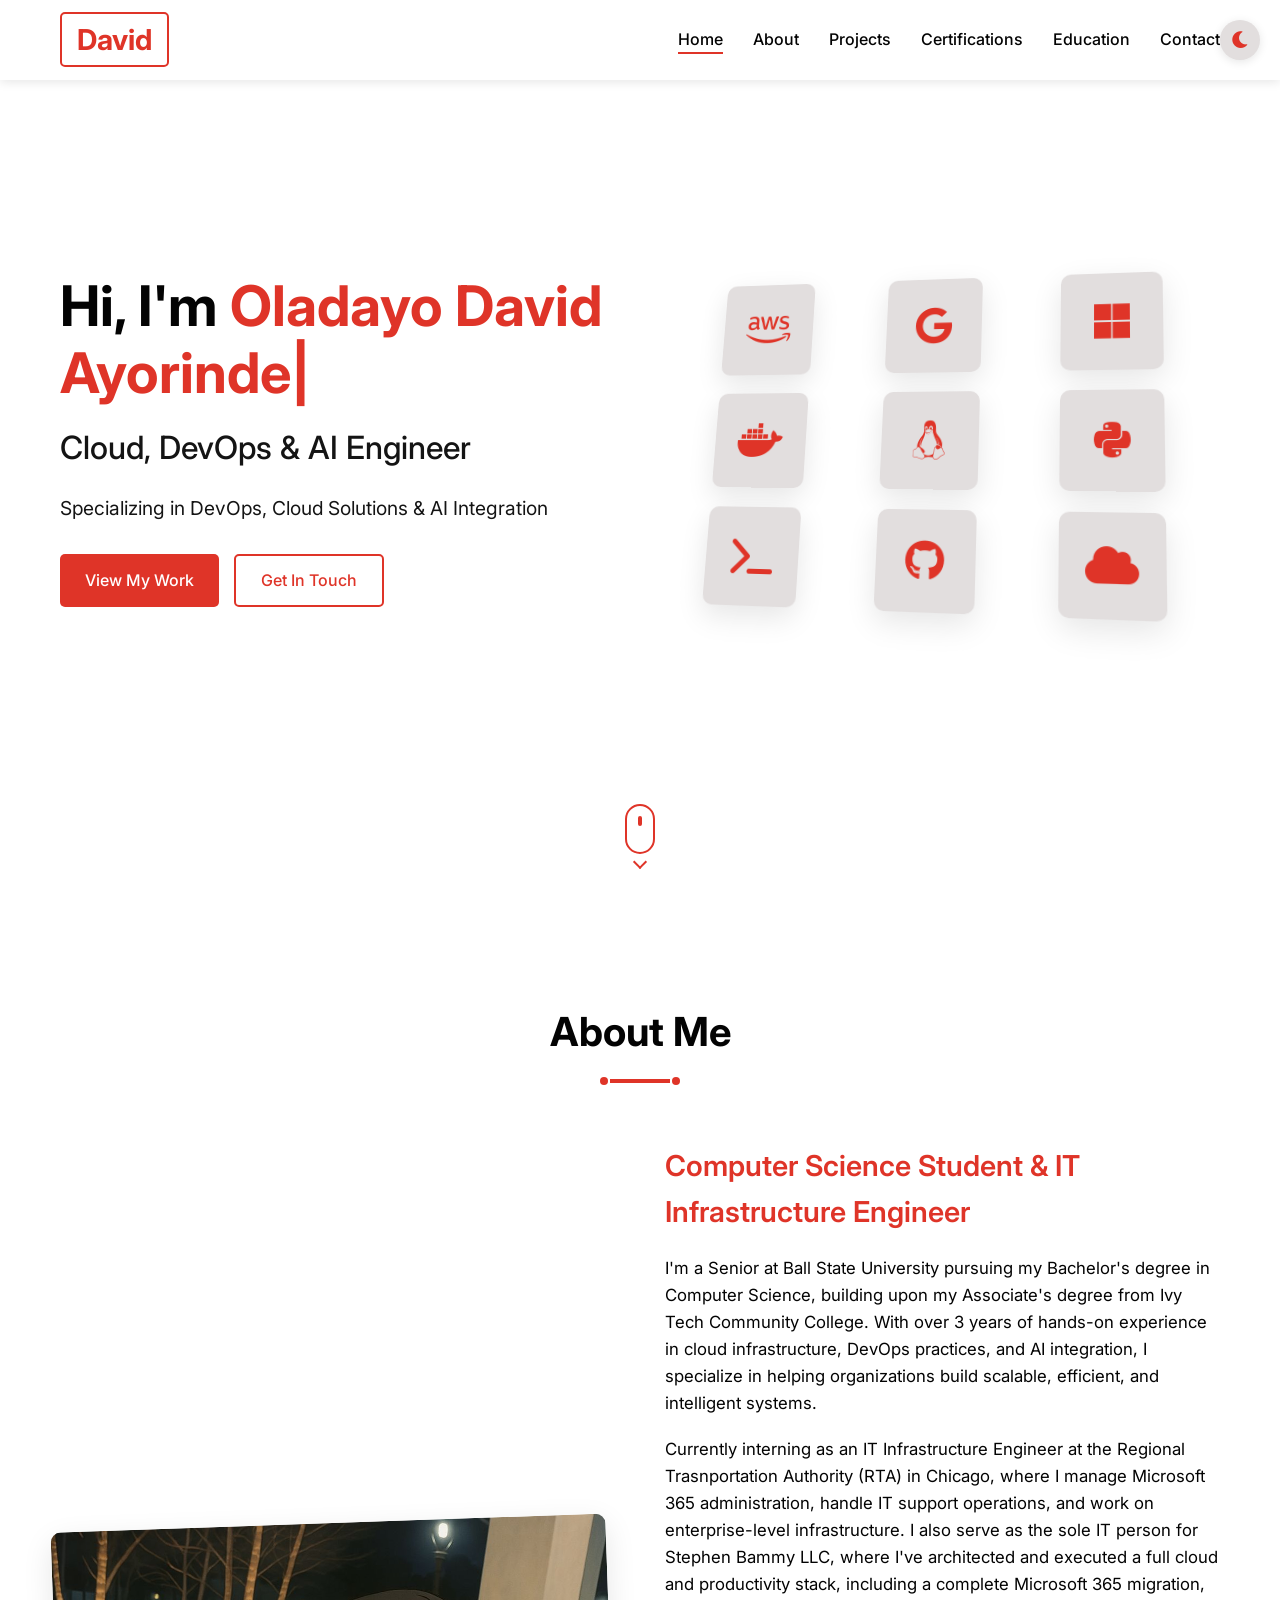
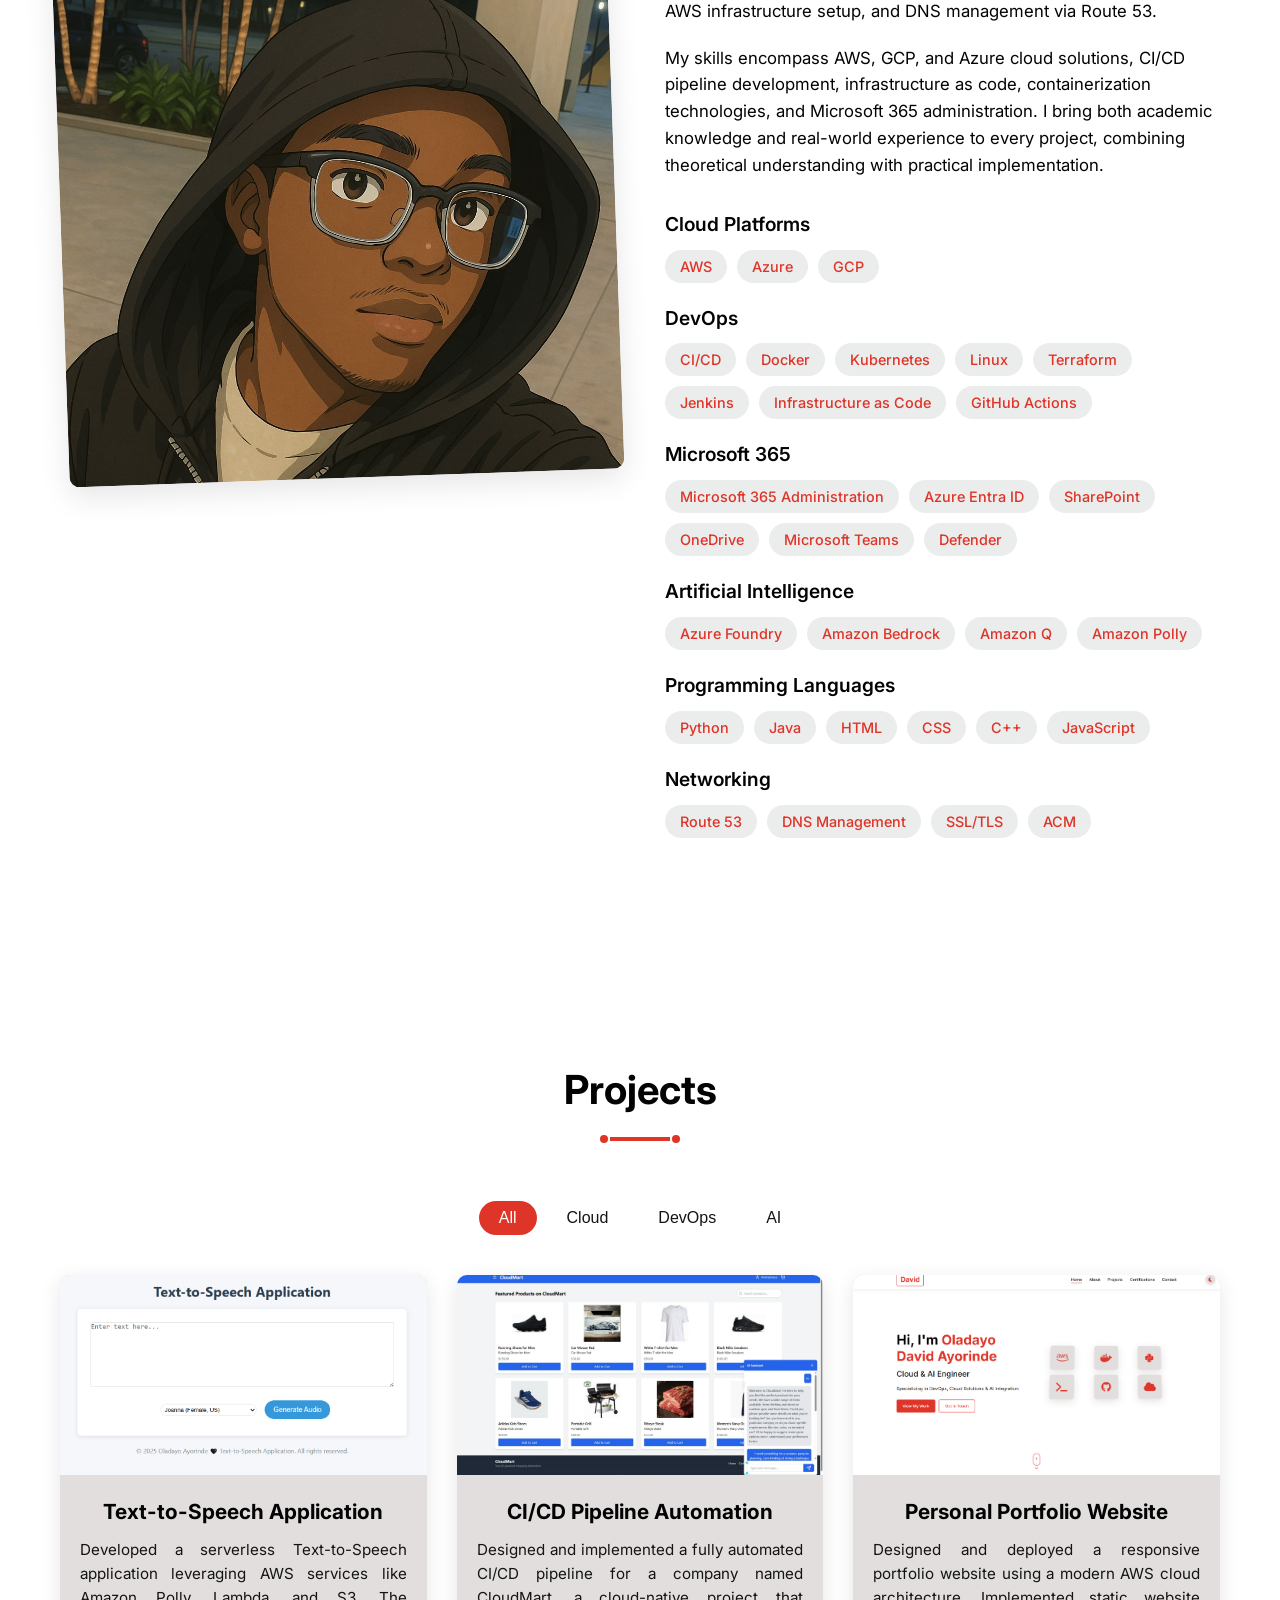
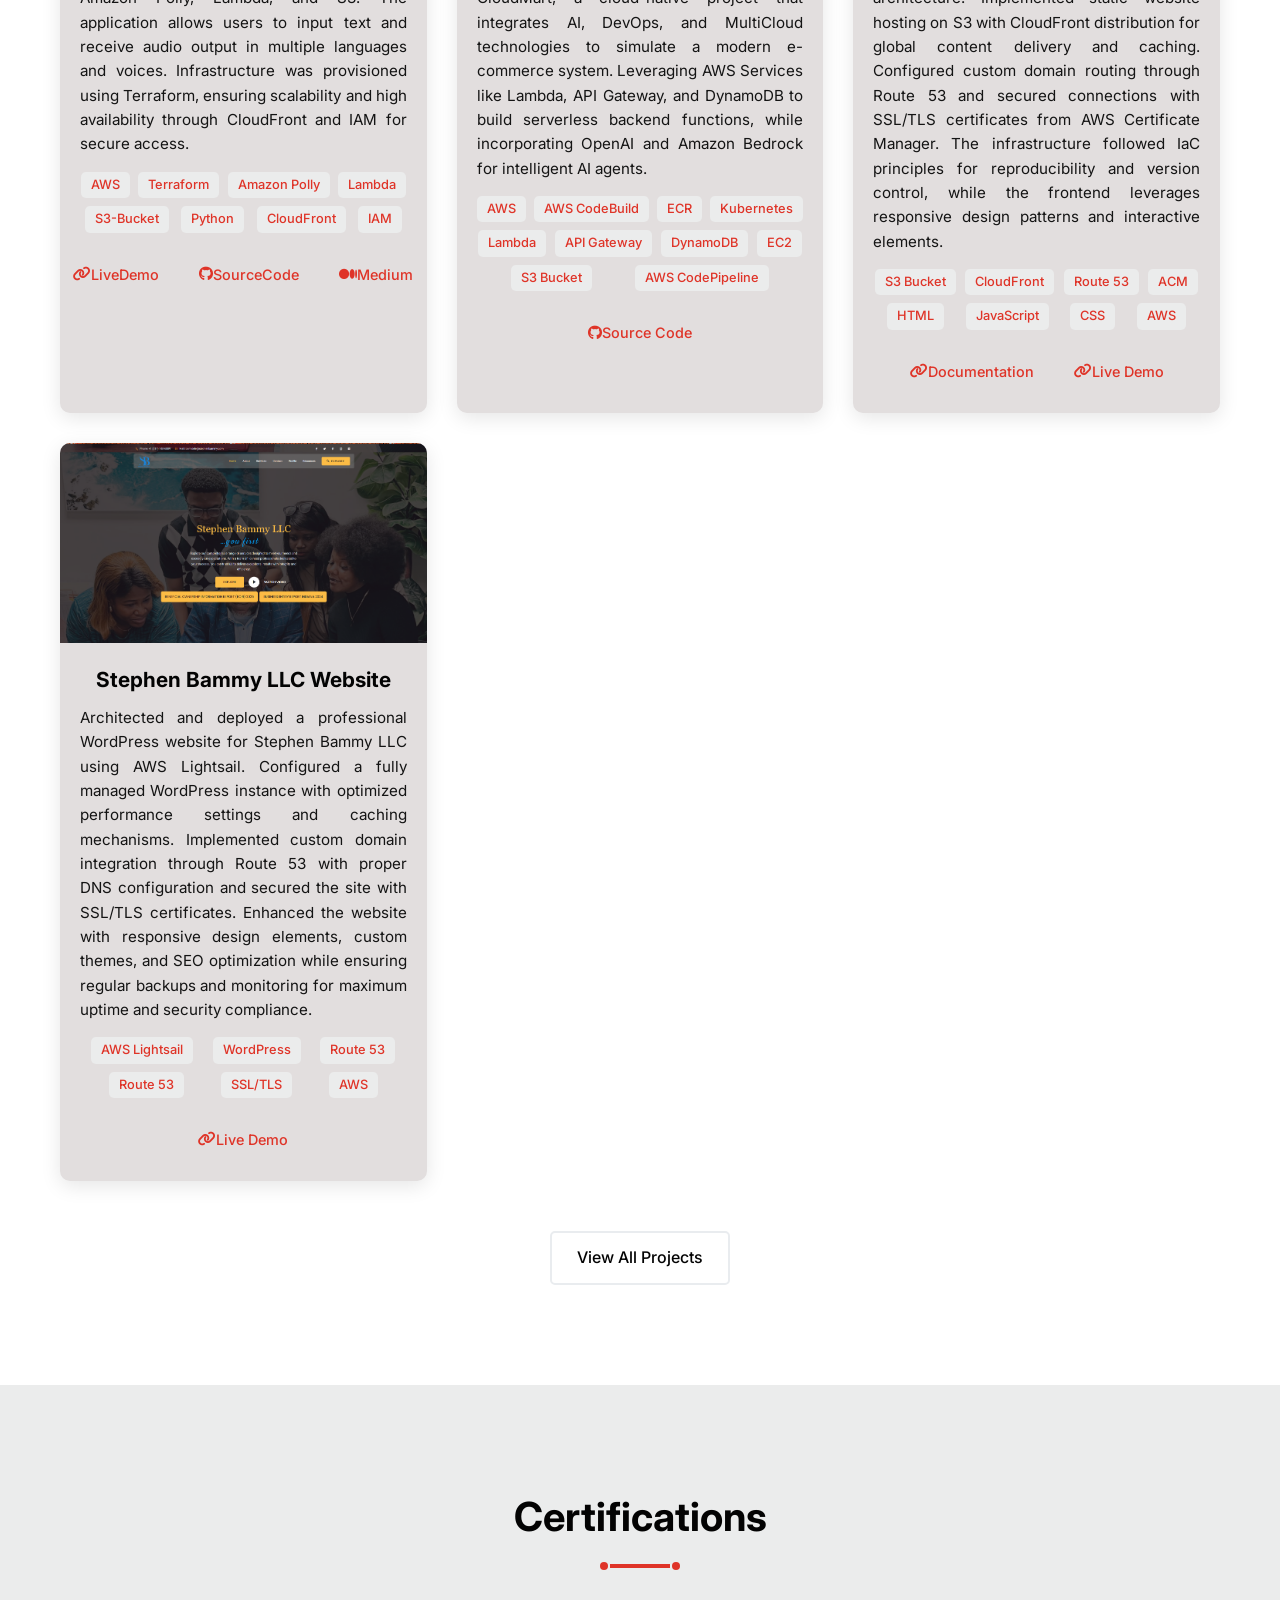
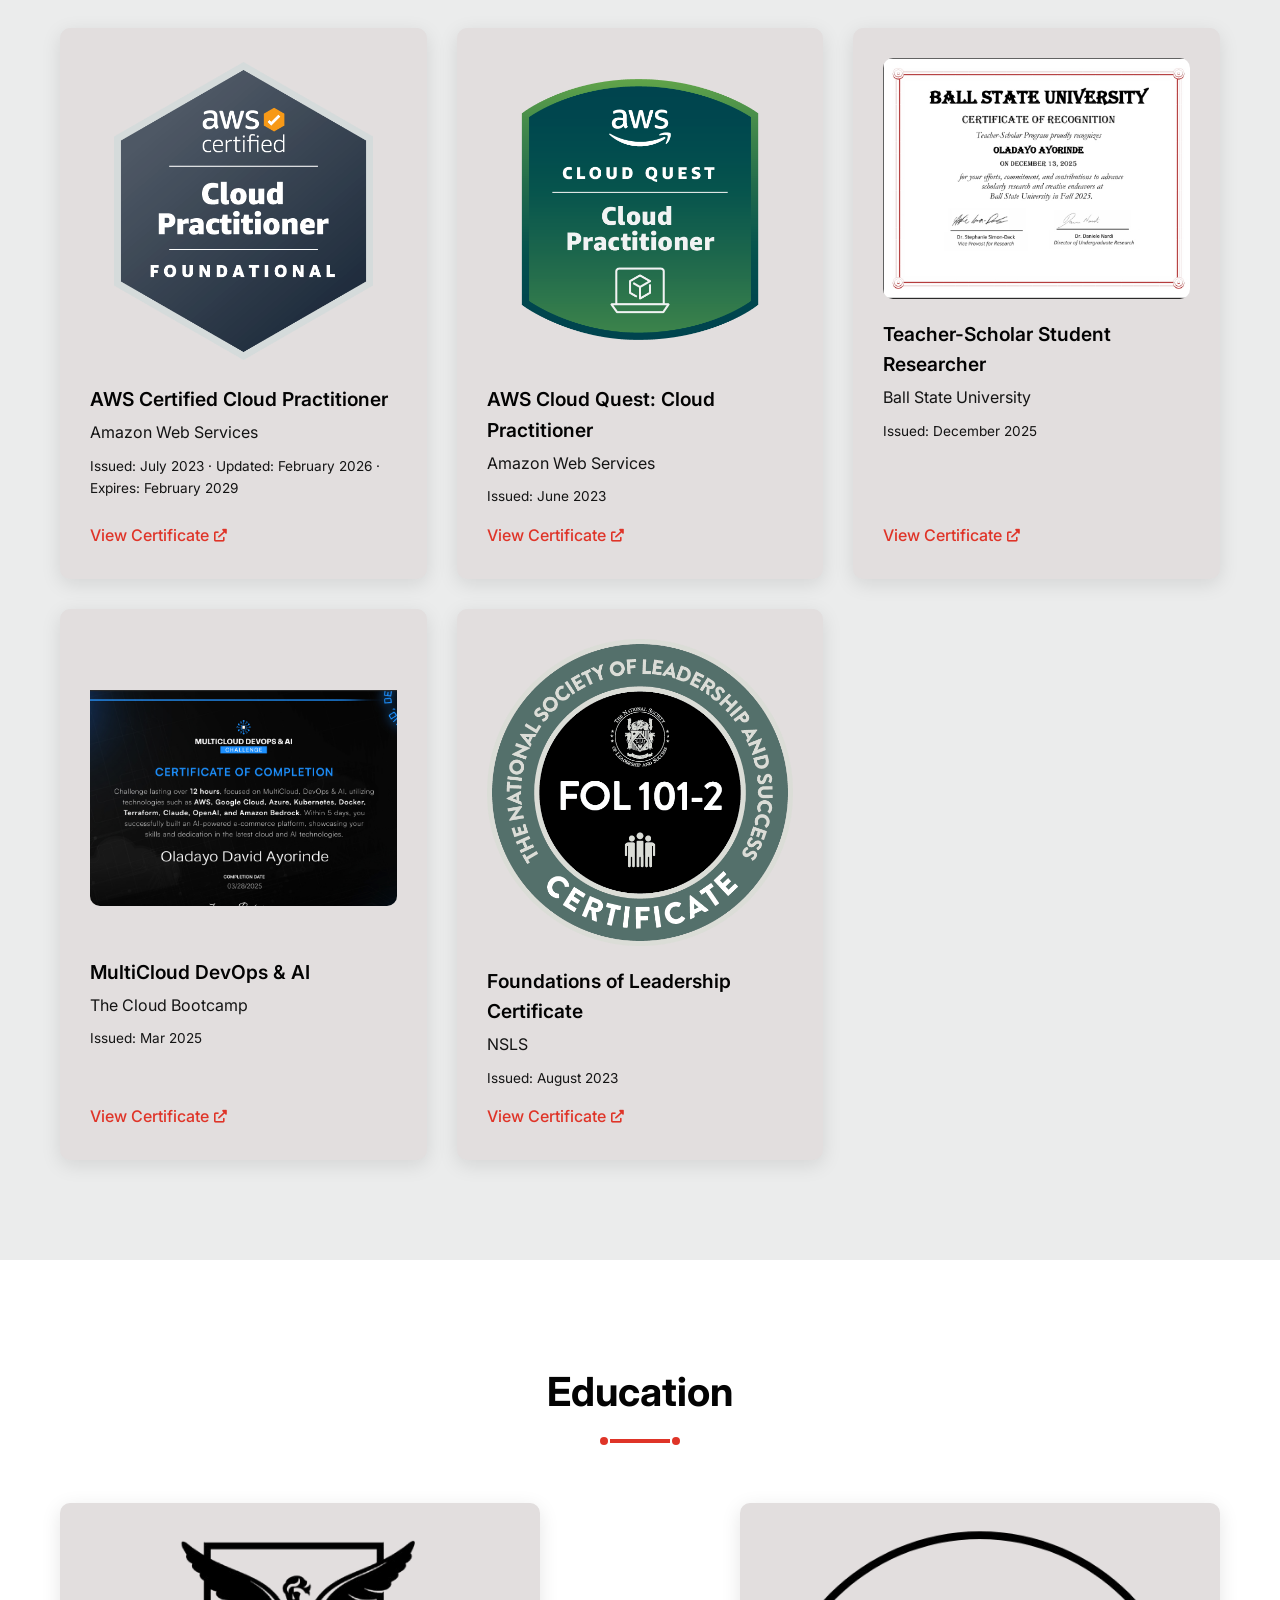
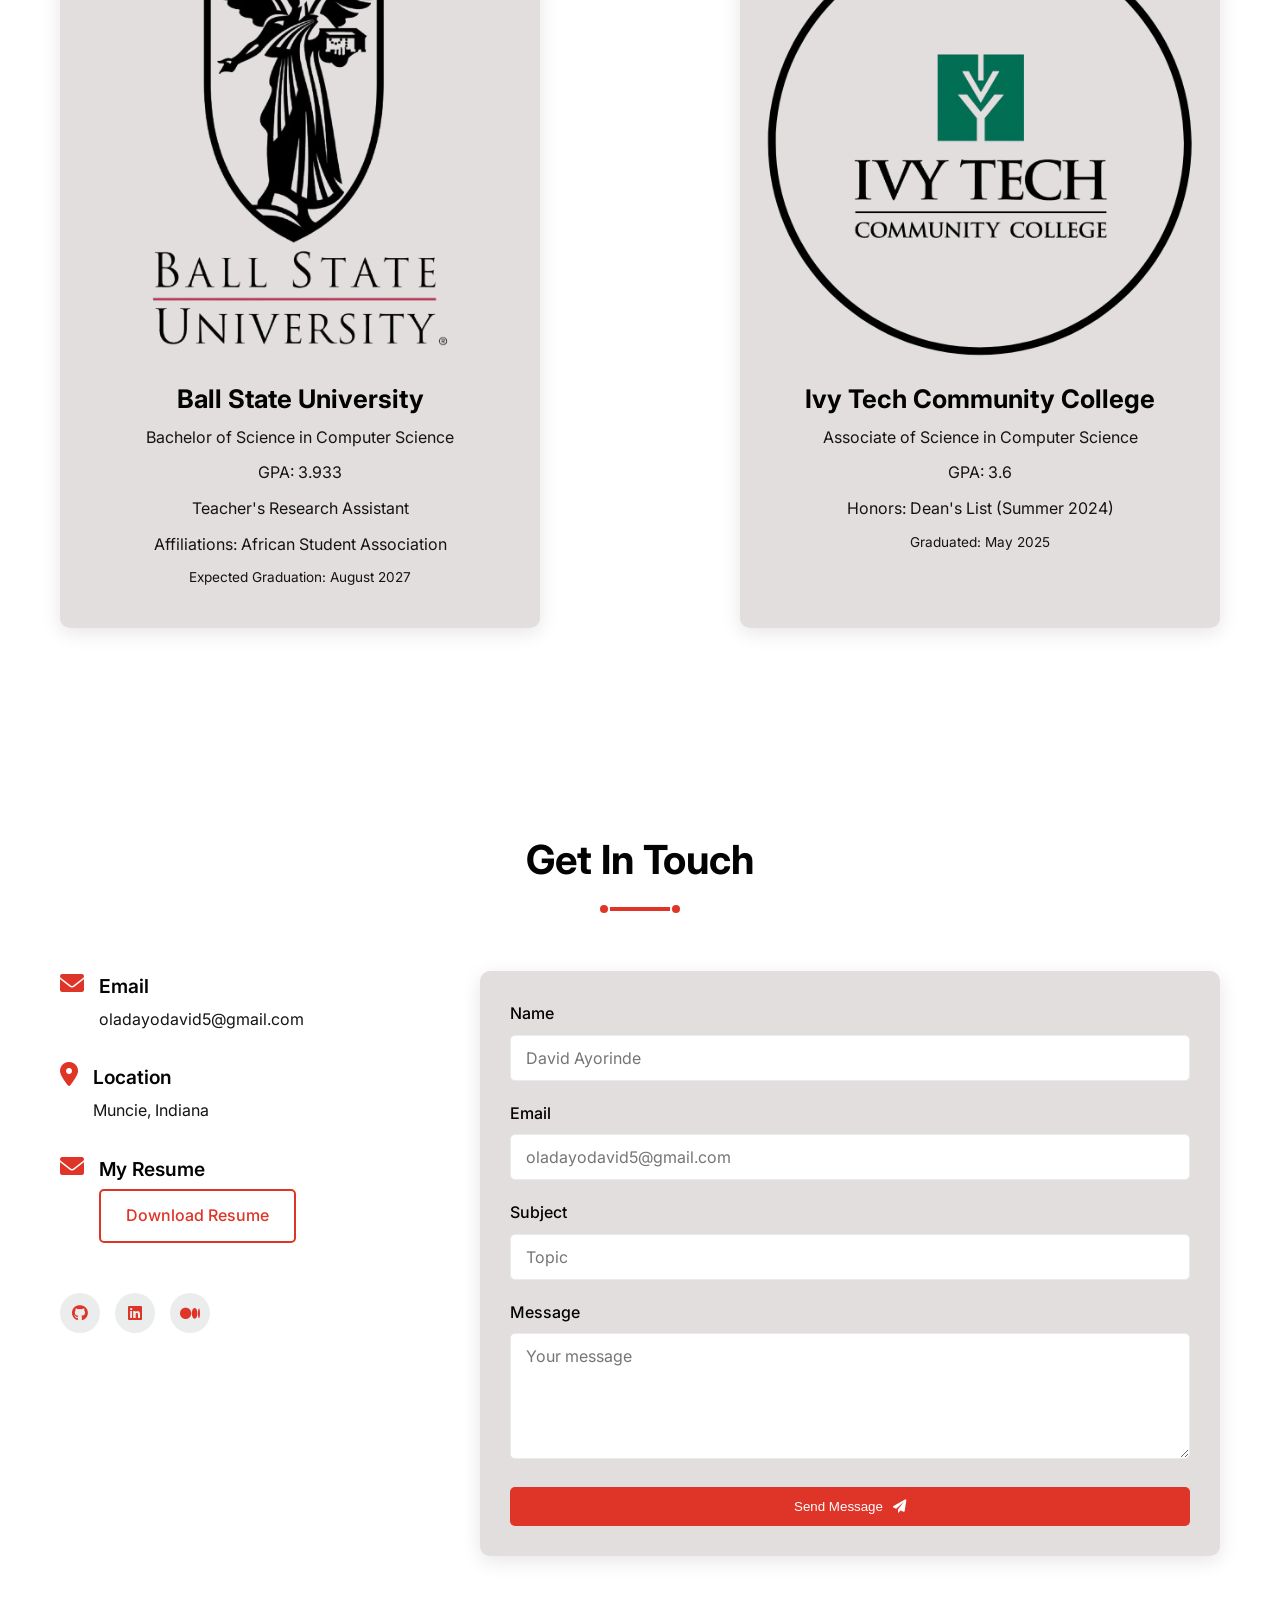
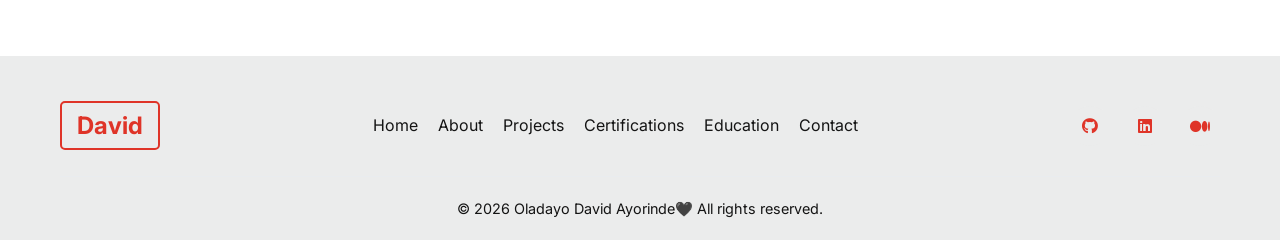
==== commit c4dfc753: "Updated website" ====
--- a/index.html
+++ b/index.html
@@ -57,7 +57,10 @@
             <div class="hero-image animate-on-scroll">
                 <div class="tech-stack">
                     <div class="tech-icon"><i class="fab fa-aws"></i></div>
+                    <div class="tech-icon"><i class="fab fa-google"></i></div>
+                    <div class="tech-icon"><i class="fab fa-microsoft"></i></div>
                     <div class="tech-icon"><i class="fab fa-docker"></i></div>
+                    <div class="tech-icon"><i class="fab fa-linux"></i></div>
                     <div class="tech-icon"><i class="fab fa-python"></i></div>
                     <div class="tech-icon"><i class="fa-solid fa-terminal"></i></div>
                     <div class="tech-icon"><i class="fa-brands fa-github"></i></div>
@@ -89,9 +92,20 @@
                     </div>
                 </div>
                 <div class="about-text animate-on-scroll">
-                    <h3>Computer Science Student & Aspiring Cloud DevOps Engineer</h3>
-                    <p>I'm a Junior at Ball State University pursuing my Bachelor's degree in Computer Science, building upon my Associate's degree foundation. With over 3 years of hands-on experience in cloud infrastructure, DevOps practices, and AI integration, I specialize in helping organizations build scalable, efficient, and intelligent systems.</p>
-                    <p>My skills encompass AWS, GCP, and Azure cloud solutions, CI/CD pipeline development, infrastructure as code, containerization technologies, and deploying machine learning models in production environments. I bring both academic knowledge and real-world experience to every project, combining theoretical understanding with practical implementation.</p>
+                    <h3>Computer Science Student & IT Infrastructure Engineer</h3>
+                    <p>
+                        I'm a Senior at Ball State University pursuing my Bachelor's degree in Computer Science, building upon my Associate's degree from Ivy Tech Community College. With over 3 years of hands-on experience in cloud infrastructure, DevOps practices, and AI integration, I specialize in helping organizations build scalable, efficient, and intelligent systems.
+                    </p>
+
+                    <p>
+                        Currently interning as an IT Infrastructure Engineer at the Regional Trasnportation Authority (RTA) in Chicago, where I manage Microsoft 365 administration, handle IT support operations, and work on enterprise-level infrastructure. I also serve as the sole IT person for Stephen Bammy LLC, where I've architected and executed a full cloud and productivity stack, including a complete Microsoft 365 migration, AWS infrastructure setup, and DNS management via Route 53.
+                    </p>
+
+
+                    <p>
+                        My skills encompass AWS, GCP, and Azure cloud solutions, CI/CD pipeline development, infrastructure as code, containerization technologies, and Microsoft 365 administration. I bring both academic knowledge and real-world experience to every project, combining theoretical understanding with practical implementation.
+                    </p>
+
                     <div class="skills">
                         <div class="skill-category">
                             <h4>Cloud Platforms</h4>
@@ -101,26 +115,43 @@
                                 <span>GCP</span>
                             </div>
                         </div>
+
                         <div class="skill-category">
                             <h4>DevOps</h4>
                             <div class="skill-tags">
+                                <span>CI/CD</span>
                                 <span>Docker</span>
                                 <span>Kubernetes</span>
                                 <span>Linux</span>
                                 <span>Terraform</span>
                                 <span>Jenkins</span>
+                                <span>Infrastructure as Code</span>
                                 <span>GitHub Actions</span>
                             </div>
                         </div>
+
+                        <div class="skill-category">
+                            <h4>Microsoft 365</h4>
+                            <div class="skill-tags">
+                                <span>Microsoft 365 Administration</span>
+                                <span>Azure Entra ID</span>
+                                <span>SharePoint</span>
+                                <span>OneDrive</span>
+                                <span>Microsoft Teams</span>
+                                <span>Defender</span>
+                            </div>
+                        </div>
+
                         <div class="skill-category">
                             <h4>Artificial Intelligence</h4>
                             <div class="skill-tags">
-                                <span>Python</span>
-                                <span>Bedrock</span>
+                                <span>Azure Foundry</span>
+                                <span>Amazon Bedrock</span>
                                 <span>Amazon Q</span>
                                 <span>Amazon Polly</span>
                             </div>
                         </div>
+
                         <div class="skill-category">
                             <h4>Programming Languages</h4>
                             <div class="skill-tags">
@@ -132,6 +163,16 @@
                                 <span>JavaScript</span>
                             </div>
                         </div>
+
+                        <div class="skill-category">
+                            <h4>Networking</h4>
+                            <div class="skill-tags">
+                                <span>Route 53</span>
+                                <span>DNS Management</span>
+                                <span>SSL/TLS</span>
+                                <span>ACM</span>
+                            </div>
+
                     </div>
                 </div>
             </div>
@@ -153,7 +194,7 @@
             </div>
             <div class="project-grid">
                 <!-- Project 1 -->
-                <div class="project-card animate-on-scroll" data-category="cloud">
+                <div class="project-card animate-on-scroll" data-category="cloud ai">
                     <div class="project-image">
                         <img src="Images/Text-to-Speech.png" alt="Project 1">
                     </div>
@@ -179,7 +220,7 @@
                 </div>
                 
                 <!-- Project 2 -->
-                <div class="project-card animate-on-scroll" data-category="devops">
+                <div class="project-card animate-on-scroll" data-category="devops ai">
                     <div class="project-image">
                         <img src="Images/CloudMart.jpg" alt="Project 2">
                     </div>
